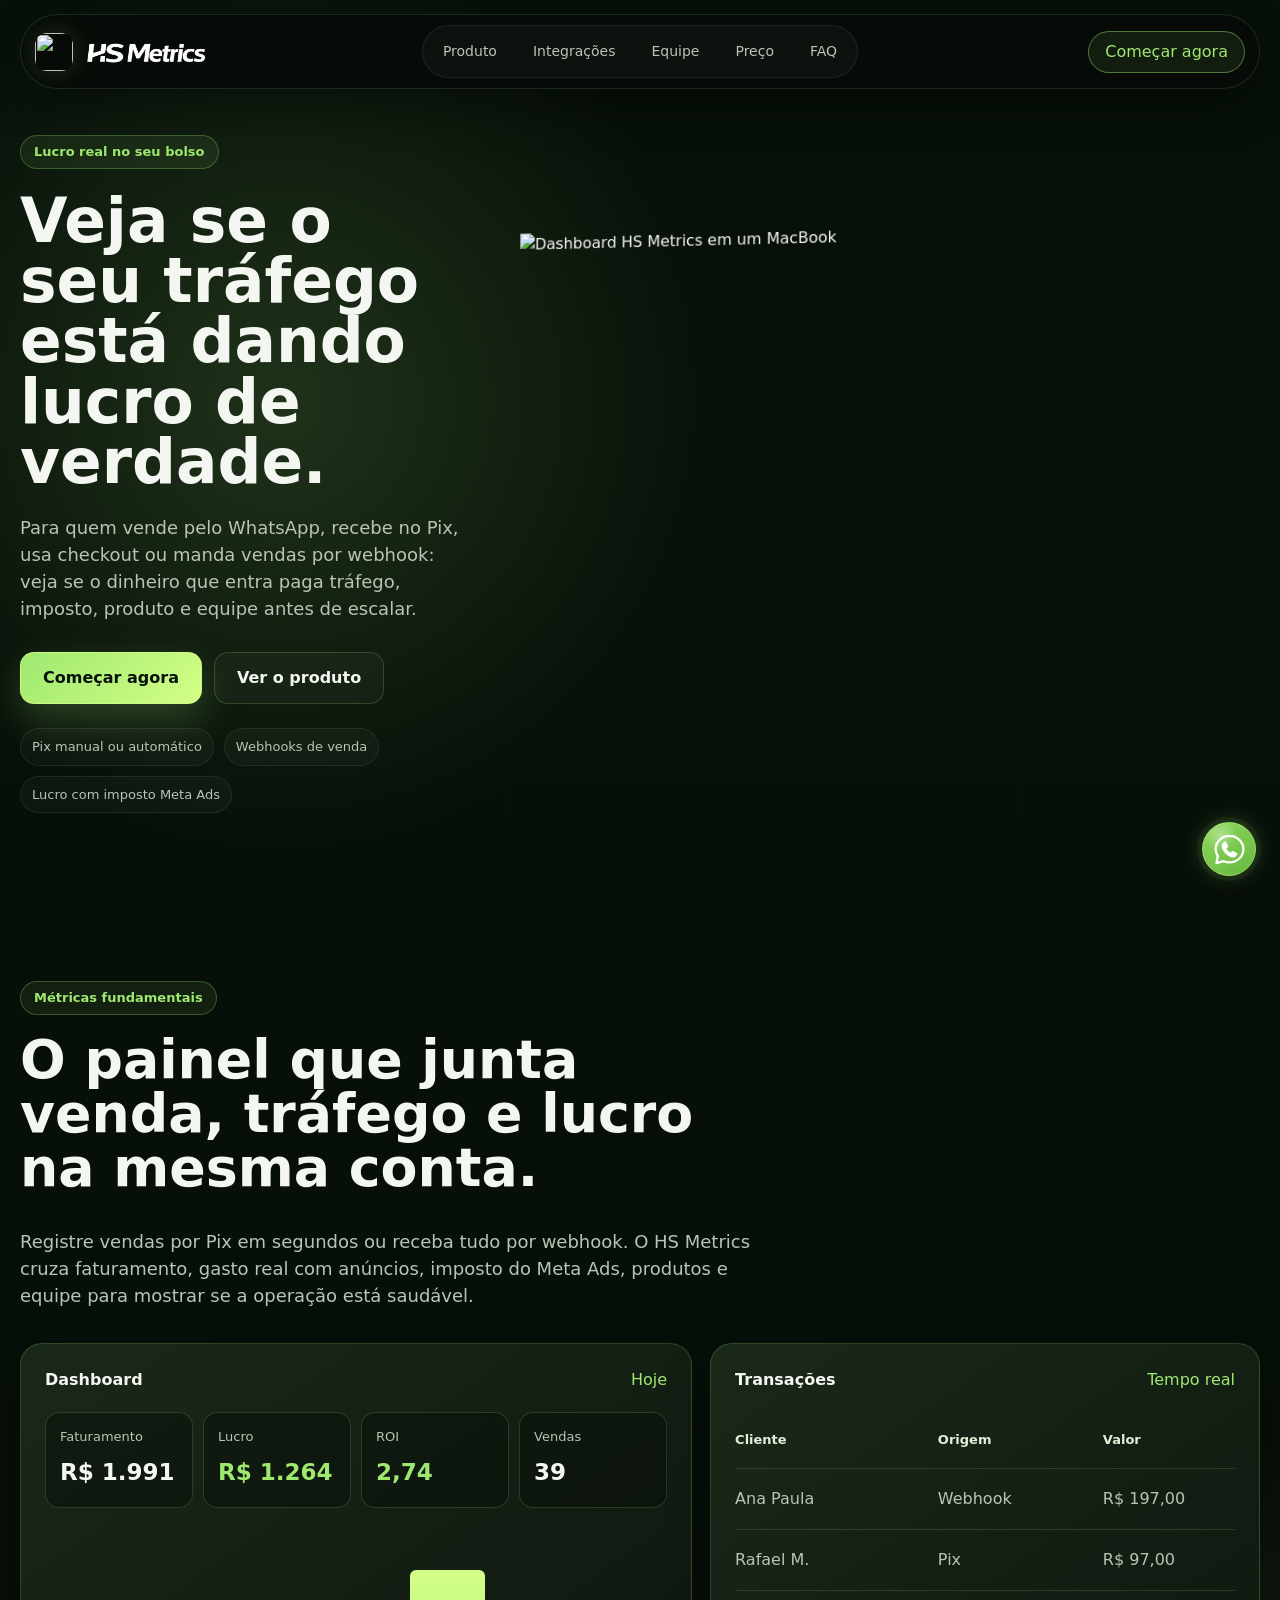
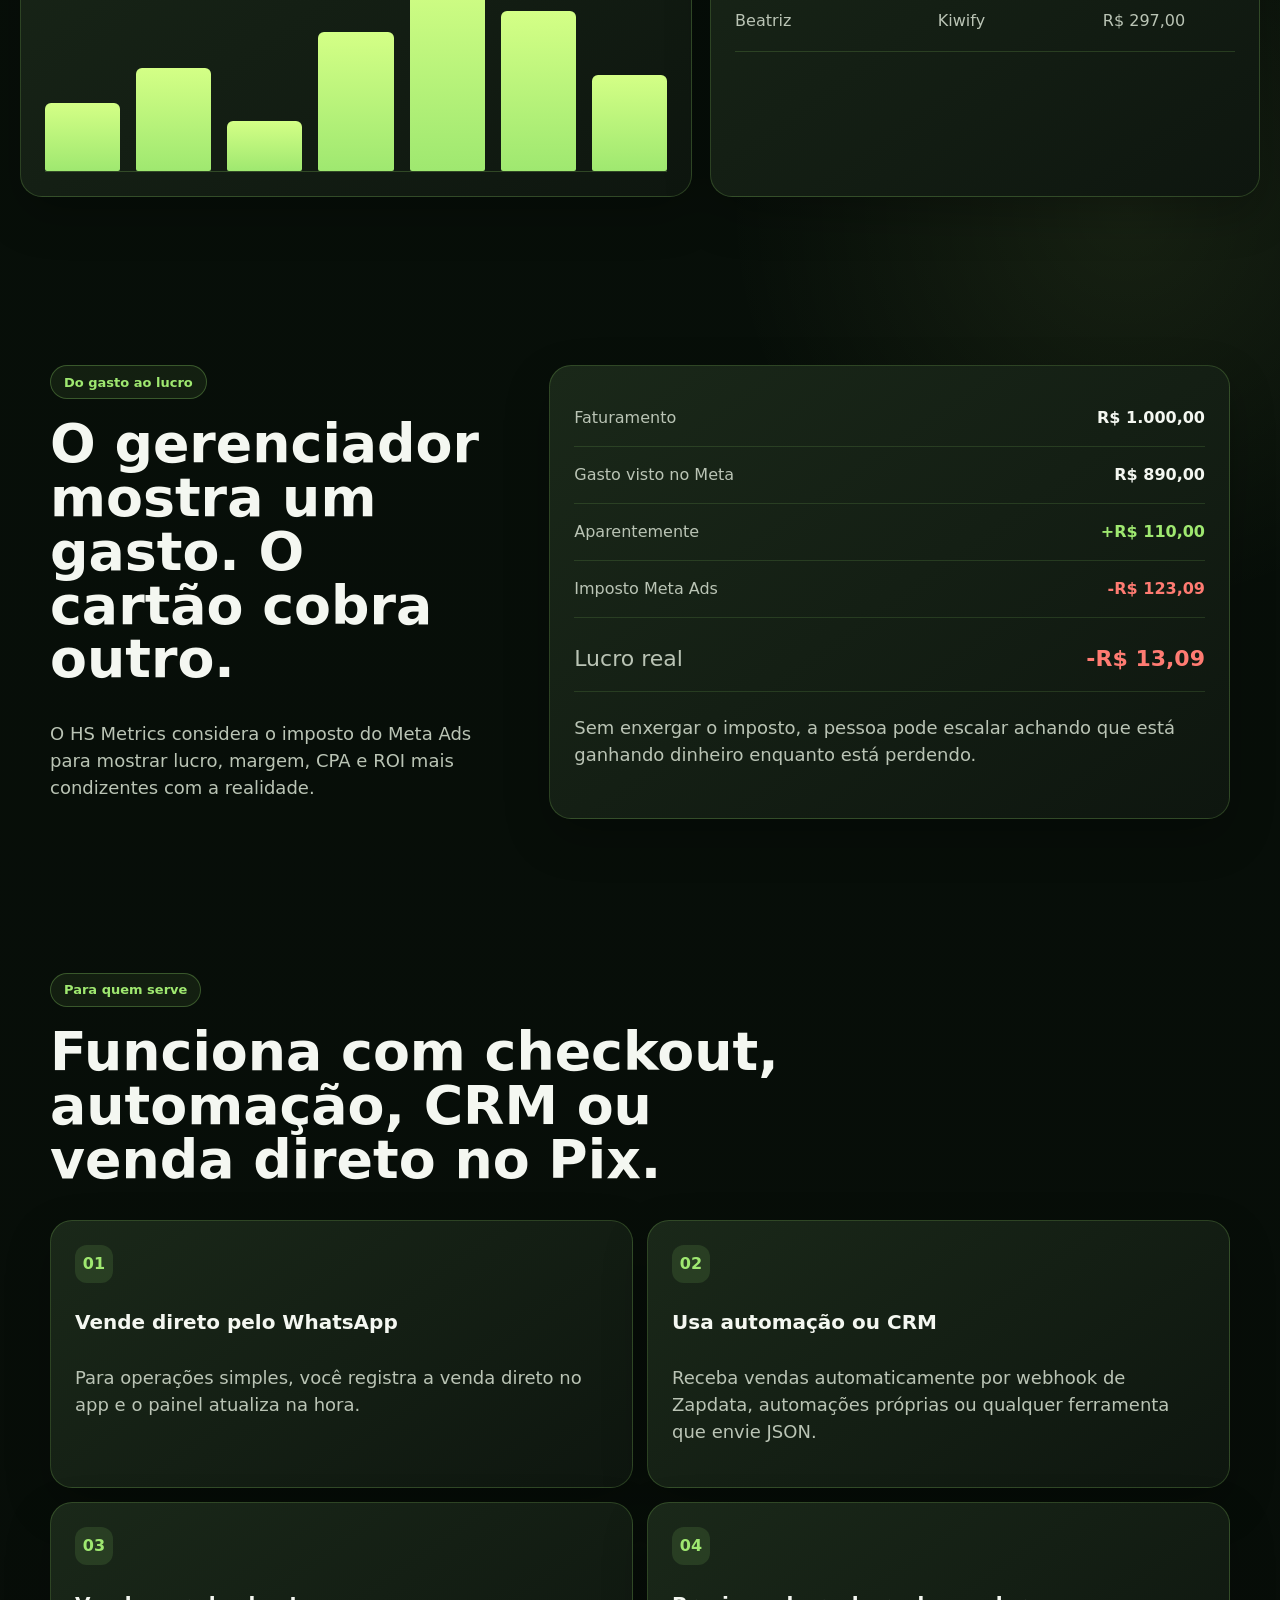
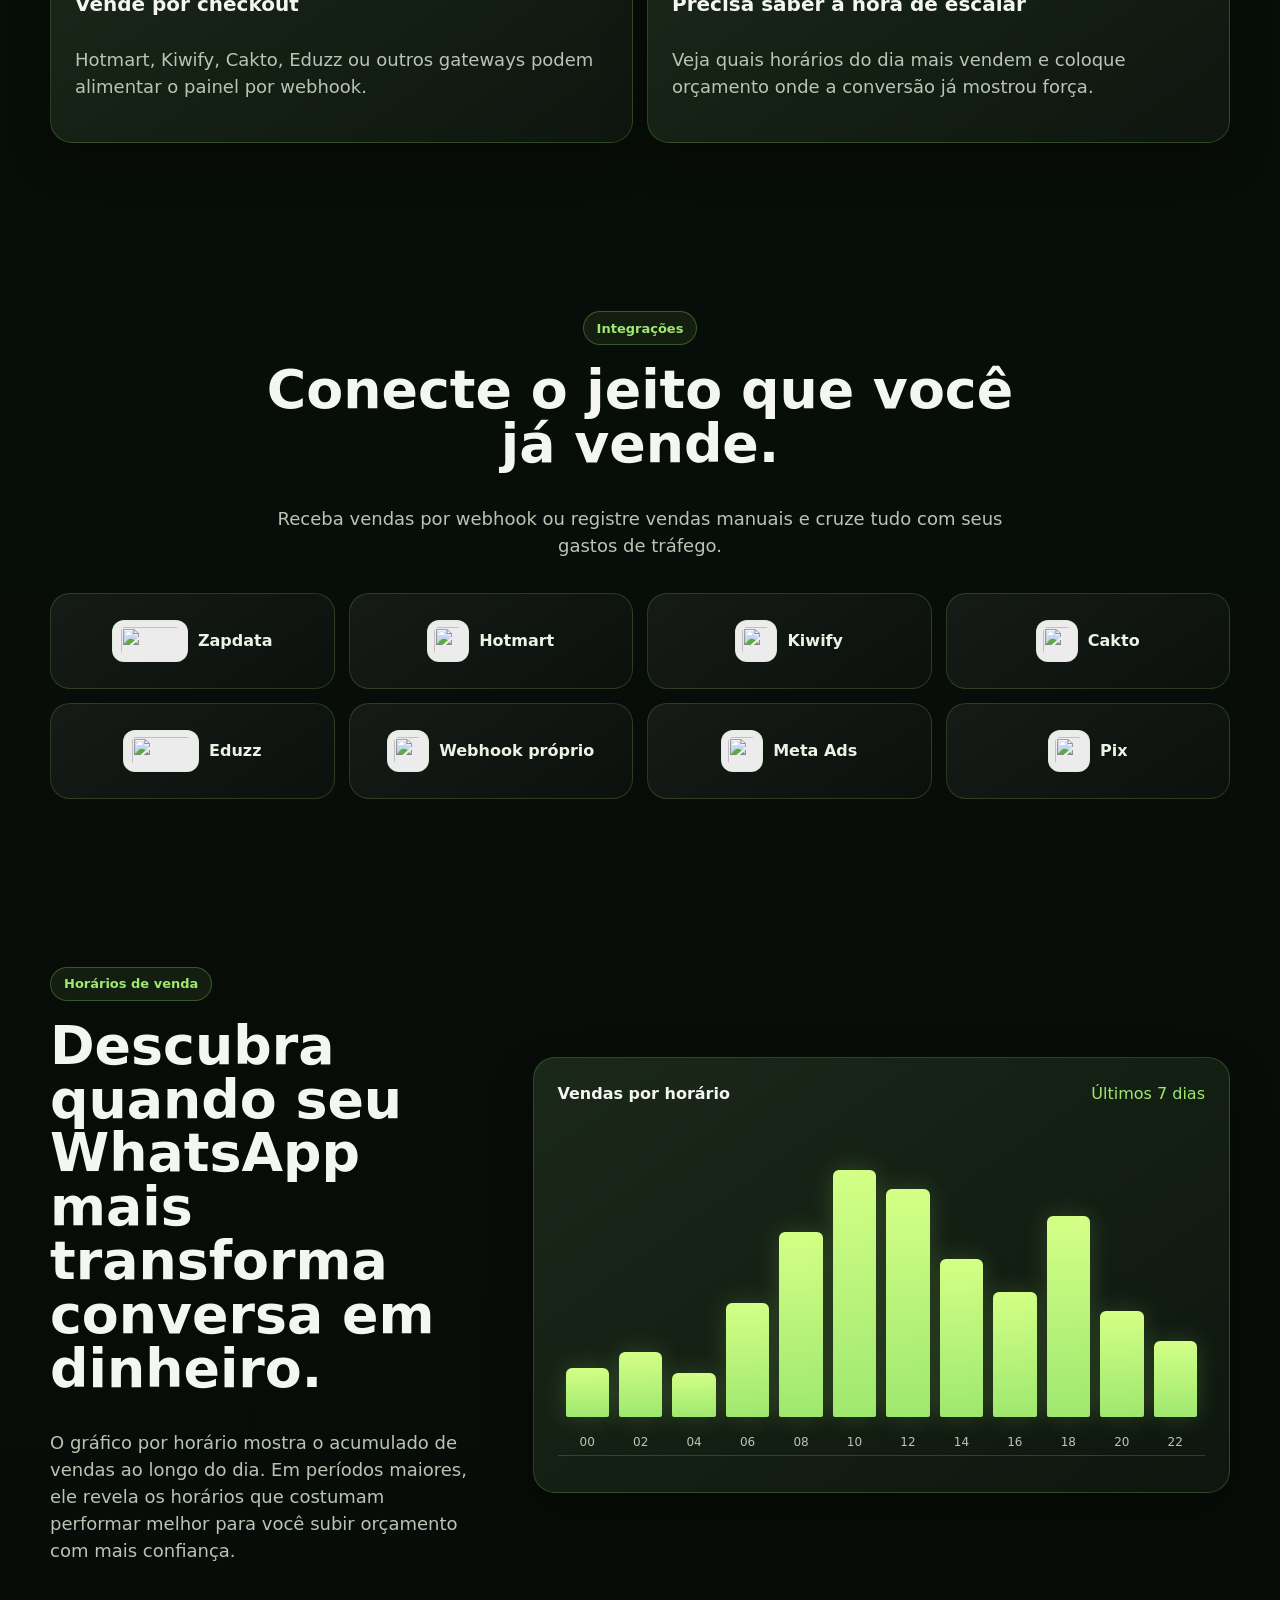
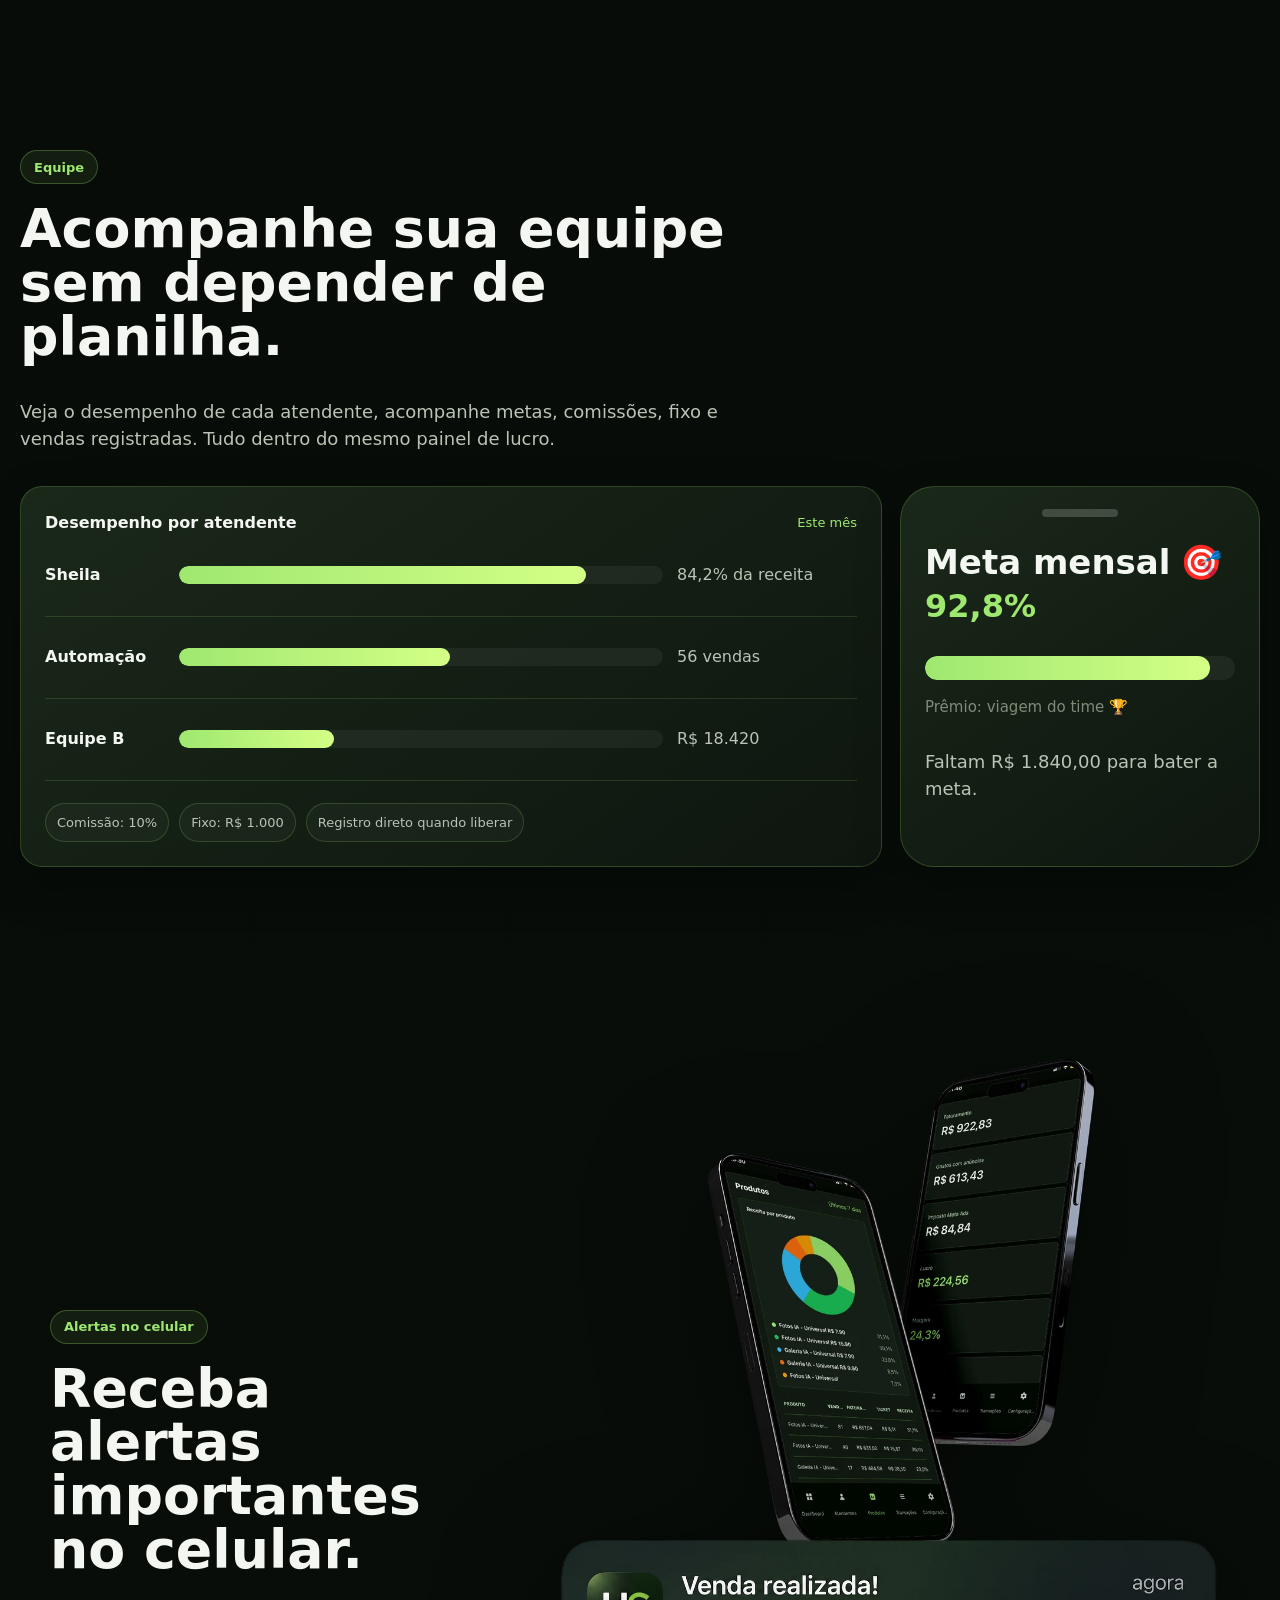
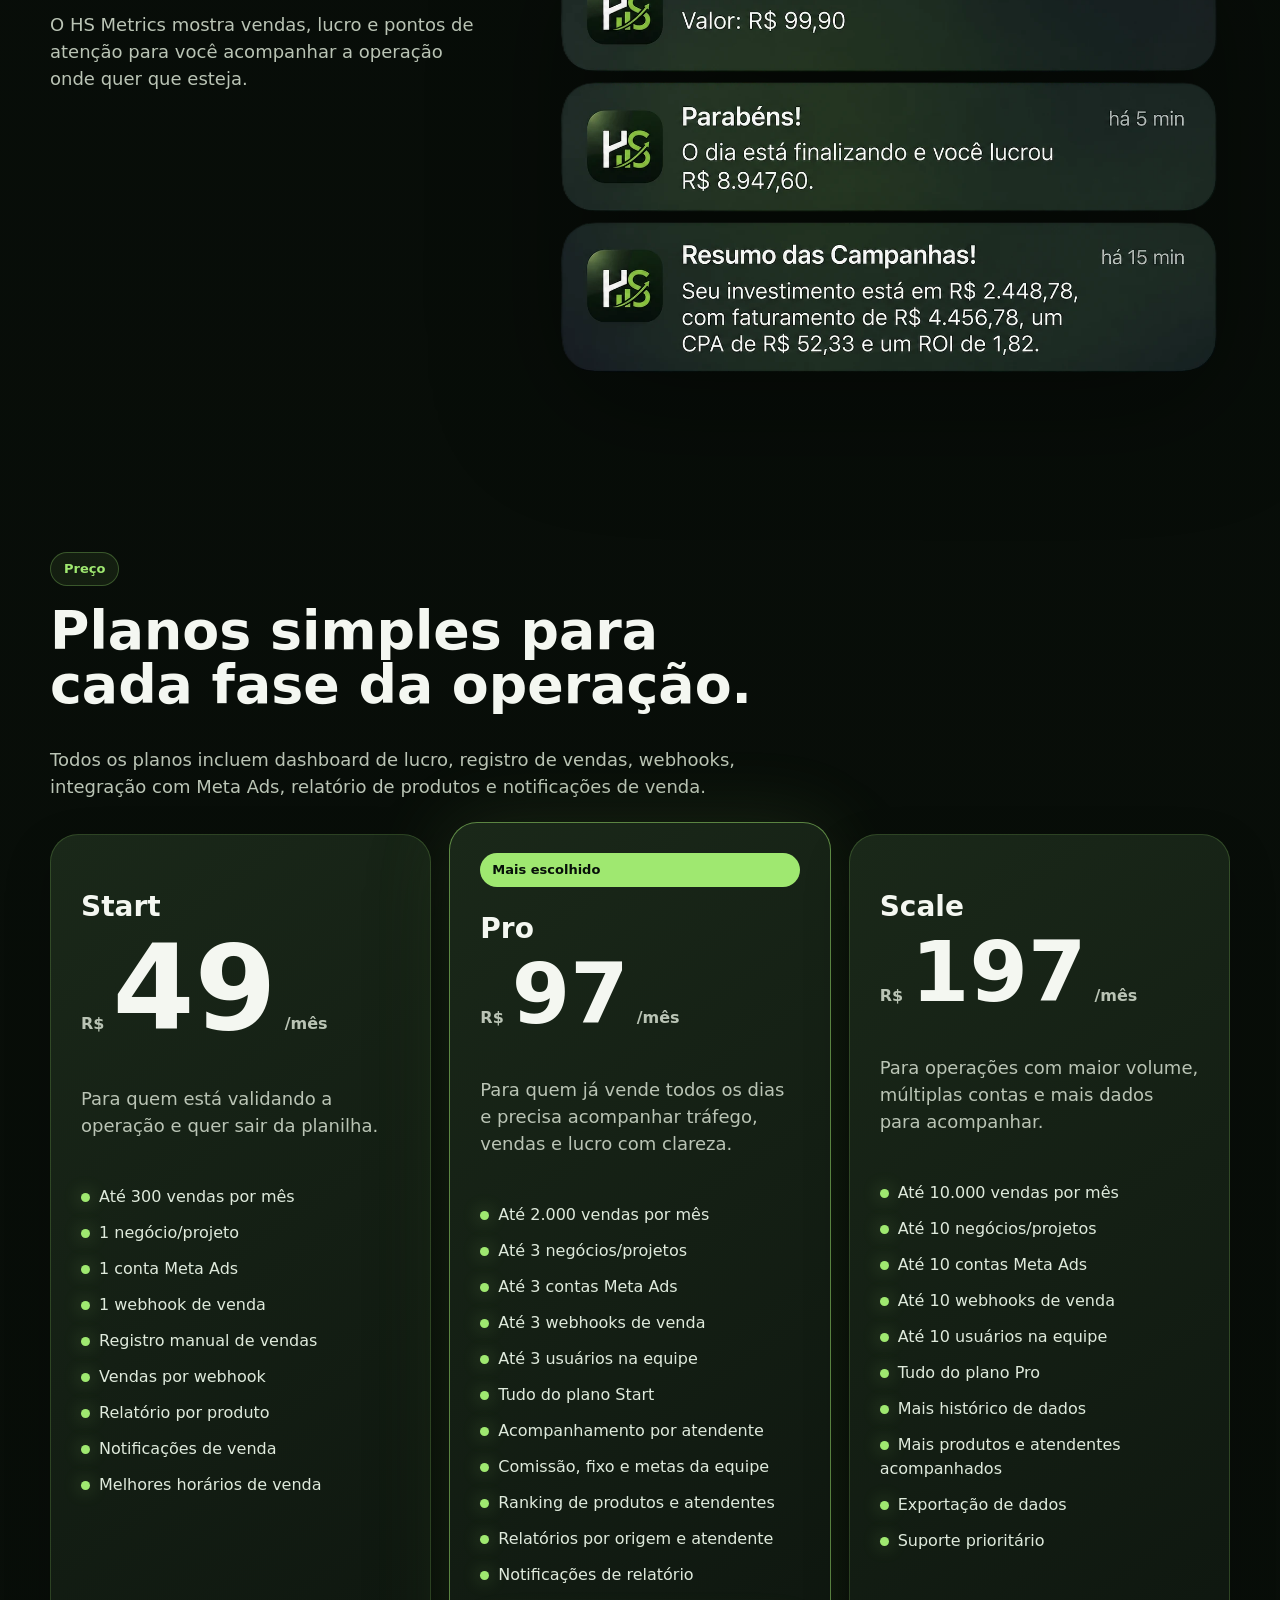
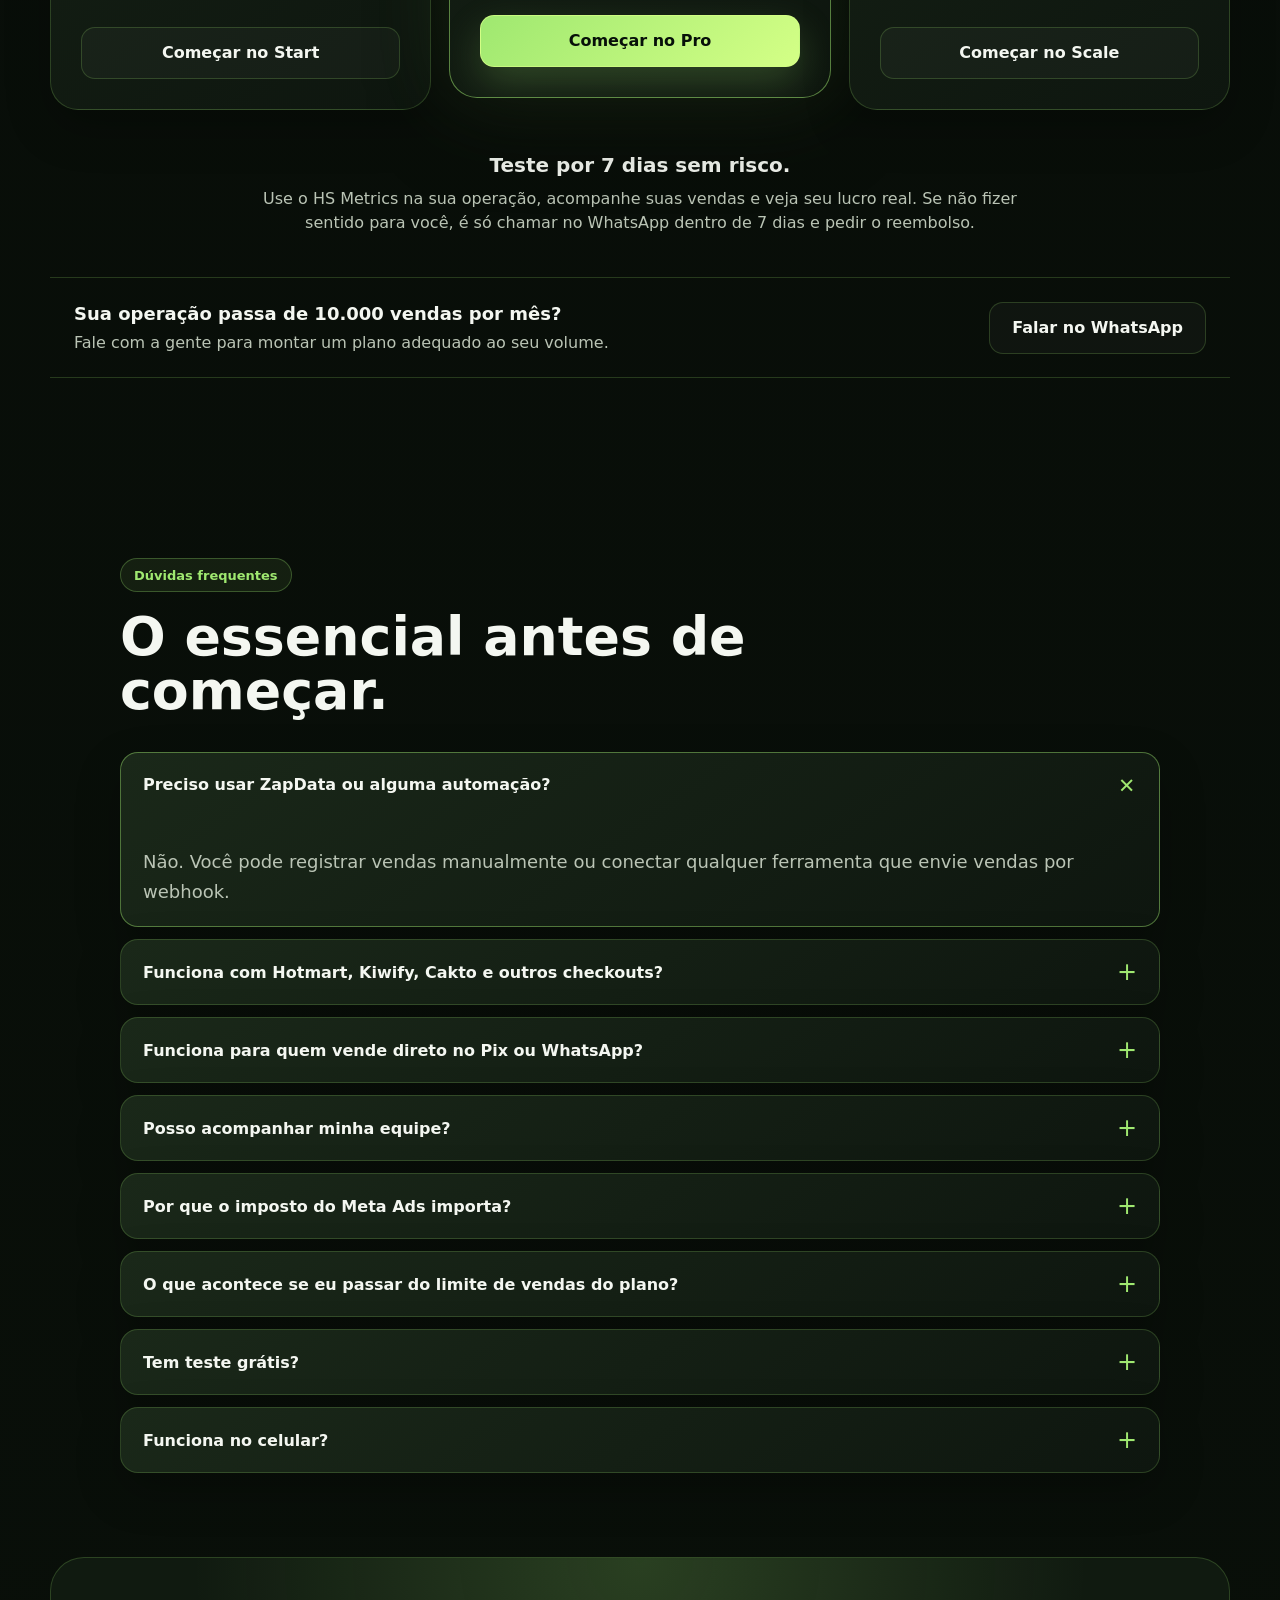
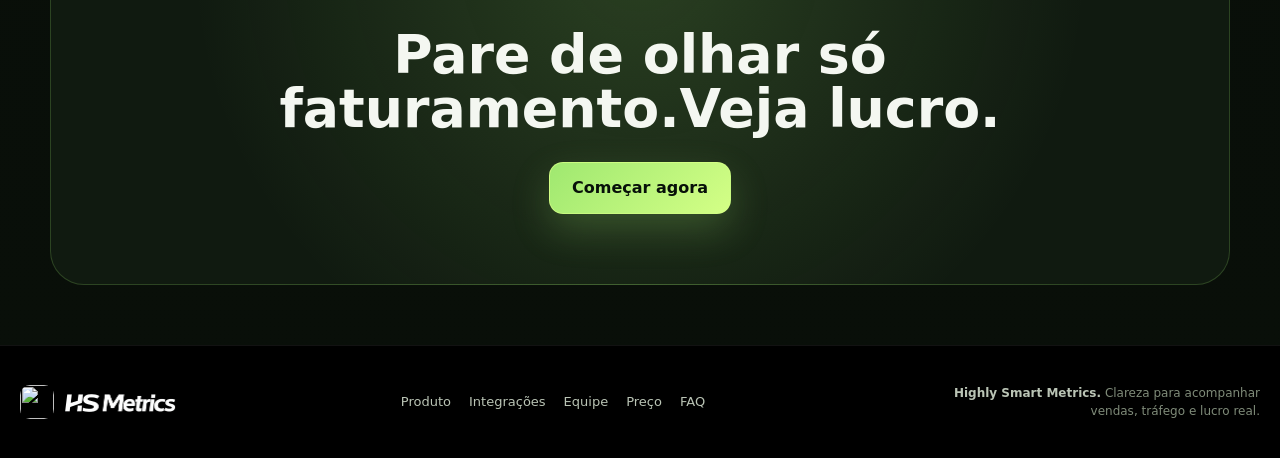
==== index.html @ 8e4bb570 "Sharpen landing copy for WhatsApp and Pix sellers" ====
<!doctype html>
<html lang="pt-BR">
  <head>
    <meta charset="utf-8">
    <meta name="viewport" content="width=device-width, initial-scale=1">
    <meta name="theme-color" content="#071009">
    <title>HS Metrics | Lucro real no seu bolso</title>
    <meta name="description" content="Acompanhe vendas do WhatsApp, Pix, webhooks, gastos, imposto do Meta Ads, produtos e lucro real em um painel simples.">
    <link rel="canonical" href="https://moreirahype.github.io/hsmetrics/">
    <meta property="og:type" content="website">
    <meta property="og:locale" content="pt_BR">
    <meta property="og:site_name" content="HS Metrics">
    <meta property="og:title" content="HS Metrics | Lucro real no seu bolso">
    <meta property="og:description" content="Acompanhe vendas do WhatsApp, Pix, tráfego, produtos, equipe e lucro real em um painel simples.">
    <meta property="og:url" content="https://moreirahype.github.io/hsmetrics/">
    <meta property="og:image" content="https://moreirahype.github.io/hsmetrics/assets/landing-macbook-final.webp">
    <meta name="twitter:card" content="summary_large_image">
    <meta name="twitter:title" content="HS Metrics | Lucro real no seu bolso">
    <meta name="twitter:description" content="Acompanhe vendas do WhatsApp, Pix, tráfego, produtos, equipe e lucro real em um painel simples.">
    <meta name="twitter:image" content="https://moreirahype.github.io/hsmetrics/assets/landing-macbook-final.webp">
    <link rel="icon" href="./assets/icon-192.png" type="image/png">
    <link rel="apple-touch-icon" href="./assets/apple-touch-icon.png">
    <link rel="stylesheet" href="./styles.css">
  </head>
  <body>
    <header class="site-header">
      <a class="brand" href="#top" aria-label="HS Metrics">
        <img class="brand-icon" src="./assets/icon-192.png" alt="">
        <img class="brand-wordmark" src="./assets/hs-metrics-written-logo.webp" alt="HS Metrics">
      </a>
      <nav class="nav-links" aria-label="Navegação">
        <a href="#produto">Produto</a>
        <a href="#integracoes">Integrações</a>
        <a href="#equipe">Equipe</a>
        <a href="#preco">Preço</a>
        <a href="#faq">FAQ</a>
      </nav>
      <a class="header-cta" href="#preco">Começar agora</a>
    </header>

    <main id="top">
      <section class="hero">
        <div class="hero-copy">
          <span class="eyebrow">Lucro real no seu bolso</span>
          <h1>Veja se o seu tráfego está dando lucro de verdade.</h1>
          <p>
            Para quem vende pelo WhatsApp, recebe no Pix, usa checkout ou manda vendas por webhook: veja se o dinheiro que entra paga tráfego, imposto, produto e equipe antes de escalar.
          </p>
          <div class="hero-actions">
            <a class="primary-button" href="#preco">Começar agora</a>
            <a class="ghost-button" href="#prints">Ver o produto</a>
          </div>
          <div class="trust-row" aria-label="Principais benefícios">
            <span>Pix manual ou automático</span>
            <span>Webhooks de venda</span>
            <span>Lucro com imposto Meta Ads</span>
          </div>
        </div>

        <div class="hero-visual" aria-label="Dashboard HS Metrics em um MacBook">
          <picture class="macbook macbook-shot" data-tilt>
            <source srcset="./assets/landing-macbook-final.webp" type="image/webp">
            <img src="./assets/landing-macbook-final.webp" width="2000" height="1333" alt="Dashboard HS Metrics em um MacBook" decoding="async" fetchpriority="high">
          </picture>
        </div>
      </section>

      <section class="section product-shots" id="prints">
        <div class="section-heading">
          <span class="eyebrow">Métricas fundamentais</span>
          <h2>O painel que junta venda, tráfego e lucro na mesma conta.</h2>
          <p>
            Registre vendas por Pix em segundos ou receba tudo por webhook. O HS Metrics cruza faturamento, gasto real com anúncios, imposto do Meta Ads, produtos e equipe para mostrar se a operação está saudável.
          </p>
        </div>
        <div class="shot-grid">
          <article class="shot-card dashboard-shot" data-tilt>
            <div class="shot-header">
              <strong>Dashboard</strong>
              <span>Hoje</span>
            </div>
            <div class="mini-metrics">
              <div><span>Faturamento</span><b>R$ 1.991</b></div>
              <div><span>Lucro</span><b class="green">R$ 1.264</b></div>
              <div><span>ROI</span><b class="green">2,74</b></div>
              <div><span>Vendas</span><b>39</b></div>
            </div>
            <div class="mini-bars" aria-hidden="true">
              <i style="--h: 30%"></i><i style="--h: 45%"></i><i style="--h: 22%"></i><i style="--h: 61%"></i><i style="--h: 88%"></i><i style="--h: 70%"></i><i style="--h: 42%"></i>
            </div>
          </article>
          <article class="shot-card transactions-shot" data-tilt>
            <div class="shot-header">
              <strong>Transações</strong>
              <span>Tempo real</span>
            </div>
            <div class="fake-table">
              <div><b>Cliente</b><b>Origem</b><b>Valor</b></div>
              <div><span>Ana Paula</span><span>Webhook</span><span>R$ 197,00</span></div>
              <div><span>Rafael M.</span><span>Pix</span><span>R$ 97,00</span></div>
              <div><span>Beatriz</span><span>Kiwify</span><span>R$ 297,00</span></div>
            </div>
          </article>
        </div>
      </section>

      <section class="section split" id="produto">
        <div>
          <span class="eyebrow">Do gasto ao lucro</span>
          <h2>O gerenciador mostra um gasto. O cartão cobra outro.</h2>
          <p>
            O HS Metrics considera o imposto do Meta Ads para mostrar lucro, margem, CPA e ROI mais condizentes com a realidade.
          </p>
        </div>
        <div class="scenario-card" data-tilt>
          <div class="scenario-row">
            <span>Faturamento</span>
            <strong>R$ 1.000,00</strong>
          </div>
          <div class="scenario-row">
            <span>Gasto visto no Meta</span>
            <strong>R$ 890,00</strong>
          </div>
          <div class="scenario-row muted">
            <span>Aparentemente</span>
            <strong class="green">+R$ 110,00</strong>
          </div>
          <div class="scenario-row danger">
            <span>Imposto Meta Ads</span>
            <strong>-R$ 123,09</strong>
          </div>
          <div class="scenario-row final">
            <span>Lucro real</span>
            <strong>-R$ 13,09</strong>
          </div>
          <p>Sem enxergar o imposto, a pessoa pode escalar achando que está ganhando dinheiro enquanto está perdendo.</p>
        </div>
      </section>

      <section class="section feature-section">
        <div class="section-heading">
          <span class="eyebrow">Para quem serve</span>
          <h2>Funciona com checkout, automação, CRM ou venda direto no Pix.</h2>
        </div>
        <div class="feature-grid">
          <article class="feature-card" data-tilt>
            <span>01</span>
            <h3>Vende direto pelo WhatsApp</h3>
            <p>Para operações simples, você registra a venda direto no app e o painel atualiza na hora.</p>
          </article>
          <article class="feature-card" data-tilt>
            <span>02</span>
            <h3>Usa automação ou CRM</h3>
            <p>Receba vendas automaticamente por webhook de Zapdata, automações próprias ou qualquer ferramenta que envie JSON.</p>
          </article>
          <article class="feature-card" data-tilt>
            <span>03</span>
            <h3>Vende por checkout</h3>
            <p>Hotmart, Kiwify, Cakto, Eduzz ou outros gateways podem alimentar o painel por webhook.</p>
          </article>
          <article class="feature-card" data-tilt>
            <span>04</span>
            <h3>Precisa saber a hora de escalar</h3>
            <p>Veja quais horários do dia mais vendem e coloque orçamento onde a conversão já mostrou força.</p>
          </article>
        </div>
      </section>

      <section class="section integrations" id="integracoes">
        <div class="section-heading">
          <span class="eyebrow">Integrações</span>
          <h2>Conecte o jeito que você já vende.</h2>
          <p>
            Receba vendas por webhook ou registre vendas manuais e cruze tudo com seus gastos de tráfego.
          </p>
        </div>
        <div class="integration-grid">
          <span><img class="integration-logo logo-wide" src="./assets/logo-zapdata.webp" alt="">Zapdata</span>
          <span><img class="integration-logo" src="./assets/logo-hotmart.webp" alt="">Hotmart</span>
          <span><img class="integration-logo" src="./assets/logo-kiwify.webp" alt="">Kiwify</span>
          <span><img class="integration-logo" src="./assets/logo-cakto.webp" alt="">Cakto</span>
          <span><img class="integration-logo logo-wide" src="./assets/logo-eduzz-new.webp" alt="">Eduzz</span>
          <span><img class="integration-logo" src="./assets/logo-webhook.png" alt="">Webhook próprio</span>
          <span><img class="integration-logo" src="./assets/logo-meta.webp" alt="">Meta Ads</span>
          <span><img class="integration-logo" src="./assets/logo-pix.png" alt="">Pix</span>
        </div>
      </section>

      <section class="section timing-section">
        <div class="timing-copy">
          <span class="eyebrow">Horários de venda</span>
          <h2>Descubra quando seu WhatsApp mais transforma conversa em dinheiro.</h2>
          <p>
            O gráfico por horário mostra o acumulado de vendas ao longo do dia. Em períodos maiores, ele revela os horários que costumam performar melhor para você subir orçamento com mais confiança.
          </p>
        </div>
        <div class="time-heat-card" data-tilt>
          <div class="shot-header">
            <strong>Vendas por horário</strong>
            <span>Últimos 7 dias</span>
          </div>
          <div class="hour-bars" aria-hidden="true">
            <i style="--h: 18%"><em>00</em></i><i style="--h: 24%"><em>02</em></i><i style="--h: 16%"><em>04</em></i><i style="--h: 42%"><em>06</em></i><i style="--h: 68%"><em>08</em></i><i style="--h: 91%"><em>10</em></i><i style="--h: 84%"><em>12</em></i><i style="--h: 58%"><em>14</em></i><i style="--h: 46%"><em>16</em></i><i style="--h: 74%"><em>18</em></i><i style="--h: 39%"><em>20</em></i><i style="--h: 28%"><em>22</em></i>
          </div>
        </div>
      </section>

      <section class="section attendant-section" id="equipe">
        <div class="section-heading">
          <span class="eyebrow">Equipe</span>
          <h2>Acompanhe sua equipe sem depender de planilha.</h2>
          <p>
            Veja o desempenho de cada atendente, acompanhe metas, comissões, fixo e vendas registradas. Tudo dentro do mesmo painel de lucro.
          </p>
        </div>
        <div class="attendant-demo">
          <article class="owner-panel" data-tilt>
            <div class="panel-header">
              <strong>Desempenho por atendente</strong>
              <span>Este mês</span>
            </div>
            <div class="rank-row">
              <b>Sheila</b>
              <div><span style="width: 84%"></span></div>
              <em>84,2% da receita</em>
            </div>
            <div class="rank-row">
              <b>Automação</b>
              <div><span style="width: 56%"></span></div>
              <em>56 vendas</em>
            </div>
            <div class="rank-row">
              <b>Equipe B</b>
              <div><span style="width: 32%"></span></div>
              <em>R$ 18.420</em>
            </div>
            <div class="owner-controls">
              <span>Comissão: 10%</span>
              <span>Fixo: R$ 1.000</span>
              <span>Registro direto quando liberar</span>
            </div>
          </article>
          <article class="phone-preview" data-tilt>
            <div class="phone-top"></div>
            <h3>Meta mensal <span aria-hidden="true">🎯</span></h3>
            <span class="goal-percent">92,8%</span>
            <div class="goal-bar"><span></span></div>
            <small>Prêmio: viagem do time 🏆</small>
            <p>Faltam R$ 1.840,00 para bater a meta.</p>
          </article>
        </div>
      </section>

      <section class="section notification-section">
        <div class="notification-copy">
          <span class="eyebrow">Alertas no celular</span>
          <h2>Receba alertas importantes no celular.</h2>
          <p>
            O HS Metrics mostra vendas, lucro e pontos de atenção para você acompanhar a operação onde quer que esteja.
          </p>
        </div>
        <div class="notification-visuals">
          <picture class="notification-device" data-tilt>
            <source srcset="./assets/landing-iphone-hsmetrics-crop.webp" type="image/webp">
            <img src="./assets/landing-iphone-hsmetrics-crop.webp" width="900" height="958" alt="HS Metrics em dois celulares" loading="lazy" decoding="async">
          </picture>
          <picture class="notification-phone notification-showcase" data-tilt>
            <source srcset="./assets/landing-hsmetrics-notifications.webp" type="image/webp">
            <img src="./assets/landing-hsmetrics-notifications.webp" width="1280" height="857" alt="Notificações do HS Metrics no celular" loading="lazy" decoding="async">
          </picture>
        </div>
      </section>

      <section class="section pricing" id="preco">
        <div class="section-heading">
          <span class="eyebrow">Preço</span>
          <h2>Planos simples para cada fase da operação.</h2>
          <p>Todos os planos incluem dashboard de lucro, registro de vendas, webhooks, integração com Meta Ads, relatório de produtos e notificações de venda.</p>
        </div>
        <div class="pricing-grid">
          <article class="price-card" data-tilt>
            <h3>Start</h3>
            <div class="price">
              <span>R$</span>
              <strong>49</strong>
              <em>/mês</em>
            </div>
            <p>Para quem está validando a operação e quer sair da planilha.</p>
            <ul>
              <li>Até 300 vendas por mês</li>
              <li>1 negócio/projeto</li>
              <li>1 conta Meta Ads</li>
              <li>1 webhook de venda</li>
              <li>Registro manual de vendas</li>
              <li>Vendas por webhook</li>
              <li>Relatório por produto</li>
              <li>Notificações de venda</li>
              <li>Melhores horários de venda</li>
            </ul>
            <a class="ghost-button wide" href="https://wa.me/5561982803823?text=Oi%21%20Quero%20come%C3%A7ar%20no%20plano%20Start%20do%20HS%20Metrics." target="_blank" rel="noopener">Começar no Start</a>
          </article>
          <article class="price-card main-price" data-tilt>
            <span class="plan-badge">Mais escolhido</span>
            <h3>Pro</h3>
            <div class="price compact">
              <span>R$</span>
              <strong>97</strong>
              <em>/mês</em>
            </div>
            <p>Para quem já vende todos os dias e precisa acompanhar tráfego, vendas e lucro com clareza.</p>
            <ul>
              <li>Até 2.000 vendas por mês</li>
              <li>Até 3 negócios/projetos</li>
              <li>Até 3 contas Meta Ads</li>
              <li>Até 3 webhooks de venda</li>
              <li>Até 3 usuários na equipe</li>
              <li>Tudo do plano Start</li>
              <li>Acompanhamento por atendente</li>
              <li>Comissão, fixo e metas da equipe</li>
              <li>Ranking de produtos e atendentes</li>
              <li>Relatórios por origem e atendente</li>
              <li>Notificações de relatório</li>
            </ul>
            <a class="primary-button wide" href="https://wa.me/5561982803823?text=Oi%21%20Quero%20come%C3%A7ar%20no%20plano%20Pro%20do%20HS%20Metrics." target="_blank" rel="noopener">Começar no Pro</a>
          </article>
          <article class="price-card" data-tilt>
            <h3>Scale</h3>
            <div class="price compact">
              <span>R$</span>
              <strong>197</strong>
              <em>/mês</em>
            </div>
            <p>Para operações com maior volume, múltiplas contas e mais dados para acompanhar.</p>
            <ul>
              <li>Até 10.000 vendas por mês</li>
              <li>Até 10 negócios/projetos</li>
              <li>Até 10 contas Meta Ads</li>
              <li>Até 10 webhooks de venda</li>
              <li>Até 10 usuários na equipe</li>
              <li>Tudo do plano Pro</li>
              <li>Mais histórico de dados</li>
              <li>Mais produtos e atendentes acompanhados</li>
              <li>Exportação de dados</li>
              <li>Suporte prioritário</li>
            </ul>
            <a class="ghost-button wide" href="https://wa.me/5561982803823?text=Oi%21%20Quero%20come%C3%A7ar%20no%20plano%20Scale%20do%20HS%20Metrics." target="_blank" rel="noopener">Começar no Scale</a>
          </article>
        </div>
        <div class="guarantee-box">
          <h3>Teste por 7 dias sem risco.</h3>
          <p>Use o HS Metrics na sua operação, acompanhe suas vendas e veja seu lucro real. Se não fizer sentido para você, é só chamar no WhatsApp dentro de 7 dias e pedir o reembolso.</p>
        </div>
        <div class="custom-plan-note">
          <div>
            <strong>Sua operação passa de 10.000 vendas por mês?</strong>
            <span>Fale com a gente para montar um plano adequado ao seu volume.</span>
          </div>
          <a class="ghost-button" href="https://wa.me/5561982803823?text=Oi%21%20Minha%20opera%C3%A7%C3%A3o%20passa%20de%2010.000%20vendas%20por%20m%C3%AAs%20e%20quero%20conhecer%20um%20plano%20personalizado." target="_blank" rel="noopener">Falar no WhatsApp</a>
        </div>
      </section>

      <section class="section faq" id="faq">
        <div class="section-heading">
          <span class="eyebrow">Dúvidas frequentes</span>
          <h2>O essencial antes de começar.</h2>
        </div>
        <div class="faq-grid">
          <details open>
            <summary>Preciso usar ZapData ou alguma automação?</summary>
            <p>Não. Você pode registrar vendas manualmente ou conectar qualquer ferramenta que envie vendas por webhook.</p>
          </details>
          <details>
            <summary>Funciona com Hotmart, Kiwify, Cakto e outros checkouts?</summary>
            <p>Sim. A ideia é receber as vendas por webhook e transformar esses dados em métricas de lucro, produto, origem e horário.</p>
          </details>
          <details>
            <summary>Funciona para quem vende direto no Pix ou WhatsApp?</summary>
            <p>Sim. Você pode registrar a venda no app ou enviar a venda por webhook da sua automação.</p>
          </details>
          <details>
            <summary>Posso acompanhar minha equipe?</summary>
            <p>Sim. Nos planos Pro e Scale você pode acompanhar atendentes, metas, comissões, fixo e desempenho por pessoa.</p>
          </details>
          <details>
            <summary>Por que o imposto do Meta Ads importa?</summary>
            <p>Porque o gasto que aparece no gerenciador pode ser menor que o valor cobrado no cartão. O HS Metrics considera esse imposto para mostrar um lucro mais condizente com a realidade.</p>
          </details>
          <details>
            <summary>O que acontece se eu passar do limite de vendas do plano?</summary>
            <p>Se sua operação crescer, você pode mudar para o próximo plano. Para volumes acima de 10.000 vendas por mês, fale com a gente para um plano personalizado.</p>
          </details>
          <details>
            <summary>Tem teste grátis?</summary>
            <p>Não usamos teste grátis sem pagamento. Você começa normalmente e tem 7 dias de garantia. Se a plataforma não fizer sentido para sua operação, pode pedir reembolso pelo WhatsApp dentro desse prazo.</p>
          </details>
          <details>
            <summary>Funciona no celular?</summary>
            <p>Sim. O HS Metrics será um PWA, então você poderá adicionar à tela inicial e usar como app.</p>
          </details>
        </div>
      </section>

      <section class="final-cta">
        <h2><span>Pare de olhar só faturamento.</span><span>Veja lucro.</span></h2>
        <a class="primary-button" href="#preco">Começar agora</a>
      </section>
    </main>

    <footer class="site-footer">
      <div class="footer-inner">
        <a class="footer-brand" href="#top" aria-label="HS Metrics">
          <img src="./assets/icon-192.png" alt="">
          <img class="brand-wordmark" src="./assets/hs-metrics-written-logo.webp" alt="HS Metrics">
        </a>
        <nav aria-label="Links do rodapé">
          <a href="#produto">Produto</a>
          <a href="#integracoes">Integrações</a>
          <a href="#equipe">Equipe</a>
          <a href="#preco">Preço</a>
          <a href="#faq">FAQ</a>
        </nav>
        <p><strong>Highly Smart Metrics.</strong> Clareza para acompanhar vendas, tráfego e lucro real.</p>
      </div>
    </footer>

    <a class="whatsapp-float" href="https://wa.me/5561982803823?text=Oi%2C%20Lucas%21%20Quero%20tirar%20uma%20d%C3%BAvida%20sobre%20o%20HS%20Metrics." target="_blank" rel="noopener" aria-label="Tirar dúvidas no WhatsApp">
      <svg viewBox="0 0 64 64" aria-hidden="true" focusable="false">
        <path class="wa-bubble" d="M32 8.5c-13.2 0-24 10.2-24 22.8 0 4.4 1.4 8.5 3.8 12L9.4 55.5l12.8-3.2c3 1.3 6.3 2 9.8 2 13.2 0 24-10.2 24-22.8S45.2 8.5 32 8.5Z"></path>
        <path class="wa-phone" d="M22.1 19.3c-1.8.9-3.8 3.7-3.4 7.5.7 7.7 8.3 16.1 16.2 18.5 3.7 1.1 6.7.2 8.2-1.8l2.5-3.2c.5-.7.3-1.7-.5-2.1l-7.2-3.6c-.6-.3-1.4-.2-1.8.4l-1.8 2.1c-.3.3-.8.4-1.2.2-2.5-1.4-5.2-4.1-6.4-6.5-.2-.4-.1-.9.3-1.2l2.1-1.7c.5-.5.7-1.2.4-1.8l-3.4-7.1c-.4-.8-1.4-1.1-2.2-.7l-1.8 1Z"></path>
      </svg>
    </a>

    <script src="./script.js"></script>
  </body>
</html>
---- styles.css ----
:root {
  color-scheme: dark;
  --bg: #070c08;
  --bg-soft: #0e160f;
  --panel: #142014;
  --panel-strong: #182618;
  --line: rgba(159, 232, 112, 0.2);
  --line-strong: rgba(159, 232, 112, 0.44);
  --text: #f4f7f1;
  --muted: #bac4b5;
  --soft: #7f8b79;
  --accent: #9fe870;
  --accent-2: #d4ff86;
  --danger: #ff7b72;
  --shadow: 0 28px 80px rgba(0, 0, 0, 0.42);
  --radius: 22px;
  --font: Inter, ui-sans-serif, system-ui, -apple-system, BlinkMacSystemFont, "Segoe UI", sans-serif;
  font-family: var(--font);
}

* {
  box-sizing: border-box;
}

html {
  min-width: 320px;
  scroll-behavior: smooth;
  scroll-padding-top: 116px;
  background: var(--bg);
}

[id] {
  scroll-margin-top: 116px;
}

body {
  margin: 0;
  overflow-x: hidden;
  background:
    radial-gradient(circle at 22% 4%, rgba(159, 232, 112, 0.16), transparent 28rem),
    radial-gradient(circle at 88% 18%, rgba(212, 255, 134, 0.08), transparent 25rem),
    linear-gradient(180deg, #071009 0%, #070c08 48%, #090f09 100%);
  color: var(--text);
  font-family: var(--font);
  line-height: 1.5;
}

a {
  color: inherit;
  text-decoration: none;
}

img,
svg {
  display: block;
  max-width: 100%;
}

.site-header {
  position: sticky;
  top: 14px;
  z-index: 20;
  display: grid;
  grid-template-columns: 1fr auto 1fr;
  align-items: center;
  gap: 24px;
  width: min(1240px, calc(100% - 40px));
  margin: 0 auto;
  padding: 10px 14px;
  border: 1px solid rgba(159, 232, 112, 0.14);
  border-radius: 999px;
  background: rgba(7, 12, 8, 0.96);
  box-shadow: 0 18px 46px rgba(0, 0, 0, 0.32);
}

.brand {
  display: inline-flex;
  align-items: center;
  gap: 12px;
  width: max-content;
  font-weight: 800;
  font-size: 19px;
}

.brand-icon {
  width: 38px;
  height: 38px;
  border-radius: 12px;
  box-shadow: 0 0 26px rgba(159, 232, 112, 0.18);
}

.brand-wordmark {
  width: 122px;
  height: auto;
  max-height: 36px;
  object-fit: contain;
}

.nav-links {
  display: flex;
  align-items: center;
  gap: 8px;
  padding: 6px;
  border: 1px solid rgba(255, 255, 255, 0.07);
  border-radius: 999px;
  background: rgba(255, 255, 255, 0.03);
}

.nav-links a {
  padding: 9px 14px;
  color: var(--muted);
  font-size: 14px;
  border-radius: 999px;
}

.nav-links a:hover {
  background: rgba(159, 232, 112, 0.08);
  color: var(--text);
}

.header-cta {
  justify-self: end;
  min-height: 38px;
  padding: 8px 16px;
  border: 1px solid var(--line-strong);
  border-radius: 999px;
  color: var(--accent);
  background: rgba(159, 232, 112, 0.08);
}

.hero {
  display: grid;
  grid-template-columns: minmax(420px, 0.86fr) minmax(560px, 1.14fr);
  align-items: center;
  gap: clamp(28px, 4vw, 72px);
  width: min(1320px, calc(100% - 40px));
  min-height: calc(100vh - 78px);
  margin: 0 auto;
  padding: 52px 0 76px;
}

.hero-copy {
  max-width: 650px;
  min-width: 0;
}

.eyebrow {
  display: inline-flex;
  align-items: center;
  width: max-content;
  max-width: 100%;
  min-height: 34px;
  padding: 0 13px;
  border: 1px solid rgba(159, 232, 112, 0.28);
  border-radius: 999px;
  background: rgba(159, 232, 112, 0.08);
  color: var(--accent);
  font-size: 13px;
  font-weight: 700;
}

.section .eyebrow {
  margin-bottom: 18px;
}

h1,
h2,
h3,
p {
  margin-top: 0;
}

h1 {
  margin: 22px 0 22px;
  font-size: clamp(44px, 5.4vw, 78px);
  line-height: 0.98;
  letter-spacing: 0;
}

h2 {
  margin-bottom: 16px;
  font-size: clamp(32px, 4.2vw, 60px);
  line-height: 1;
  letter-spacing: 0;
}

h3 {
  font-size: 20px;
  line-height: 1.15;
}

.hero-copy p {
  margin-top: 18px;
  color: var(--muted);
  font-size: 18px;
}

.section p,
.final-cta p {
  margin-top: 30px;
  color: var(--muted);
  font-size: 18px;
}

.section h2 + p,
.section-heading p,
.final-cta h2 + p {
  margin-top: 0;
  padding-top: 18px;
}

.hero-actions {
  display: flex;
  flex-wrap: wrap;
  gap: 12px;
  margin-top: 30px;
}

.primary-button,
.ghost-button {
  display: inline-flex;
  align-items: center;
  justify-content: center;
  min-height: 52px;
  padding: 0 22px;
  border-radius: 14px;
  font-weight: 800;
  transition: transform 180ms ease, box-shadow 180ms ease, border-color 180ms ease;
}

.primary-button {
  border: 1px solid rgba(212, 255, 134, 0.72);
  background: linear-gradient(135deg, var(--accent), var(--accent-2));
  color: #071009;
  box-shadow: 0 16px 38px rgba(159, 232, 112, 0.22);
}

.ghost-button {
  border: 1px solid var(--line);
  background: rgba(255, 255, 255, 0.03);
  color: var(--text);
}

.primary-button:hover,
.ghost-button:hover {
  transform: translateY(-2px);
}

.trust-row {
  display: flex;
  flex-wrap: wrap;
  gap: 10px;
  margin-top: 24px;
}

.trust-row span {
  padding: 8px 11px;
  border: 1px solid rgba(255, 255, 255, 0.08);
  border-radius: 999px;
  color: var(--muted);
  background: rgba(255, 255, 255, 0.03);
  font-size: 13px;
}

.hero-visual {
  min-width: 0;
  perspective: 1600px;
}

.macbook {
  position: relative;
  isolation: isolate;
  padding: 0;
  aspect-ratio: 1066 / 684;
  transform-style: preserve-3d;
  transform: rotateX(4deg) rotateY(-8deg);
  transition: transform 220ms ease;
}

.macbook-shot {
  display: block;
  aspect-ratio: auto;
  transform: rotateX(3deg) rotateY(-7deg);
}

.macbook-shot img {
  width: 100%;
  height: auto;
  filter: drop-shadow(0 34px 72px rgba(0, 0, 0, 0.46));
}

.macbook-frame {
  position: relative;
  z-index: 3;
  width: 100%;
  height: auto;
  pointer-events: none;
  filter: drop-shadow(0 28px 58px rgba(0, 0, 0, 0.58));
}

.macbook-screen {
  position: absolute;
  top: 8.9%;
  left: 13.6%;
  z-index: 1;
  overflow: hidden;
  width: 75.5%;
  height: 76%;
  border-radius: 10px 10px 2px 2px;
  background: #0c130d;
}

.screen {
  overflow: hidden;
  height: 100%;
  min-height: 0;
  padding: 18px;
  border: 0;
  border-radius: 0;
  background:
    radial-gradient(circle at 42% 0%, rgba(159, 232, 112, 0.12), transparent 24rem),
    #0c130d;
}

.dashboard-top,
.chart-title,
.panel-header {
  display: flex;
  align-items: center;
  justify-content: space-between;
  gap: 16px;
}

.dash-label,
.chart-title span,
.panel-header span {
  color: var(--accent);
  font-size: 13px;
}

.dashboard-top strong {
  display: block;
  margin-top: 4px;
  font-size: clamp(32px, 4vw, 58px);
  line-height: 1;
}

.macbook .dashboard-top strong {
  font-size: clamp(24px, 3vw, 42px);
}

.status-pill {
  flex: 0 0 auto;
  padding: 10px 13px;
  border: 1px solid var(--line-strong);
  border-radius: 999px;
  color: var(--muted);
  background: rgba(159, 232, 112, 0.08);
  font-size: 13px;
}

.metric-strip {
  display: grid;
  grid-template-columns: repeat(4, minmax(0, 1fr));
  gap: 12px;
  margin: 22px 0;
}

.macbook .metric-strip {
  gap: 9px;
  margin: 16px 0;
}

.metric-strip article,
.chart-card,
.feature-card,
.owner-panel,
.phone-preview,
.price-card,
.shot-card,
.scenario-card,
.time-heat-card,
details {
  position: relative;
  overflow: hidden;
  border: 1px solid var(--line);
  background: linear-gradient(145deg, #1a2819, #0e160f);
  box-shadow: 0 18px 46px rgba(0, 0, 0, 0.24);
}

.feature-card[data-tilt],
.price-card[data-tilt],
.shot-card[data-tilt],
.scenario-card[data-tilt],
.time-heat-card[data-tilt],
.phone-preview[data-tilt],
.owner-panel[data-tilt] {
  transition: transform 180ms ease, border-color 180ms ease, box-shadow 180ms ease;
}

.feature-card[data-tilt]:hover,
.price-card[data-tilt]:hover,
.shot-card[data-tilt]:hover,
.scenario-card[data-tilt]:hover,
.time-heat-card[data-tilt]:hover,
.phone-preview[data-tilt]:hover,
.owner-panel[data-tilt]:hover {
  border-color: rgba(159, 232, 112, 0.5);
  box-shadow: 0 24px 58px rgba(0, 0, 0, 0.3), 0 0 34px rgba(159, 232, 112, 0.1);
}

.metric-strip article {
  min-height: 94px;
  padding: 16px;
  border-radius: 14px;
}

.macbook .metric-strip article {
  min-height: 76px;
  padding: 12px;
  border-radius: 10px;
}

.metric-strip span {
  color: #d9ead1;
  font-size: 13px;
}

.metric-strip strong {
  display: block;
  margin-top: 8px;
  font-size: 22px;
}

.macbook .metric-strip strong {
  font-size: 18px;
}

.positive strong {
  color: var(--accent);
}

.charts-grid {
  display: grid;
  grid-template-columns: 0.76fr 1.24fr;
  gap: 14px;
}

.chart-card {
  min-height: 270px;
  padding: 18px;
  border-radius: 16px;
}

.macbook .chart-card {
  min-height: 208px;
  padding: 14px;
  border-radius: 12px;
}

.bar-chart {
  display: grid;
  grid-template-columns: repeat(12, 1fr);
  align-items: end;
  gap: 7px;
  height: 188px;
  margin-top: 24px;
  padding-top: 20px;
  border-bottom: 1px solid rgba(159, 232, 112, 0.2);
}

.macbook .bar-chart {
  height: 138px;
  gap: 6px;
  margin-top: 18px;
}

.bar-chart i {
  display: block;
  height: var(--h);
  min-height: 16px;
  border-radius: 8px 8px 3px 3px;
  background: linear-gradient(180deg, var(--accent-2), var(--accent));
  box-shadow: 0 0 24px rgba(159, 232, 112, 0.28);
}

.line-chart {
  width: 100%;
  height: 210px;
  margin-top: 20px;
}

.macbook .line-chart {
  height: 150px;
  margin-top: 16px;
}

.line-chart .area {
  fill: url(#area);
}

.line-chart .line {
  fill: none;
  stroke: var(--accent);
  stroke-width: 6;
  stroke-linecap: round;
  stroke-linejoin: round;
  filter: drop-shadow(0 0 10px rgba(159, 232, 112, 0.35));
}

.line-chart circle {
  fill: #0c130d;
  stroke: var(--accent);
  stroke-width: 5;
}

.section {
  width: min(1180px, calc(100% - 40px));
  margin: 0 auto;
  padding: 84px 0;
}

.product-shots {
  width: min(1260px, calc(100% - 40px));
}

.shot-grid {
  display: grid;
  grid-template-columns: 1.1fr 0.9fr;
  gap: 18px;
}

.shot-card,
.scenario-card,
.time-heat-card {
  border-radius: var(--radius);
  padding: 24px;
}

.dashboard-shot {
  min-height: 440px;
}

.transactions-shot {
  min-height: 440px;
}

.shot-header {
  display: flex;
  justify-content: space-between;
  align-items: center;
  gap: 14px;
  margin-bottom: 20px;
}

.shot-header span {
  color: var(--accent);
}

.mini-metrics {
  display: grid;
  grid-template-columns: repeat(4, minmax(0, 1fr));
  gap: 10px;
}

.mini-metrics div {
  min-height: 96px;
  padding: 14px;
  border: 1px solid rgba(159, 232, 112, 0.18);
  border-radius: 14px;
  background: rgba(7, 12, 8, 0.42);
}

.mini-metrics span,
.fake-table b,
.fake-table span {
  display: block;
  min-width: 0;
}

.mini-metrics span {
  margin-bottom: 8px;
  color: var(--muted);
  font-size: 13px;
}

.mini-metrics b {
  display: block;
  font-size: clamp(17px, 1.8vw, 24px);
  white-space: nowrap;
}

.green {
  color: var(--accent);
}

.mini-bars {
  display: grid;
  grid-template-columns: repeat(7, 1fr);
  align-items: end;
  gap: 16px;
  height: 230px;
  margin-top: 34px;
  border-bottom: 1px solid rgba(159, 232, 112, 0.22);
}

.mini-bars i {
  height: var(--h);
  border-radius: 6px 6px 2px 2px;
  background: linear-gradient(180deg, var(--accent-2), var(--accent));
}

.fake-table {
  display: grid;
}

.fake-table div {
  display: grid;
  grid-template-columns: 1fr 0.8fr 0.7fr;
  gap: 14px;
  padding: 18px 0;
  border-bottom: 1px solid rgba(159, 232, 112, 0.16);
}

.fake-table b {
  color: #dff0d8;
  font-size: 13px;
}

.fake-table span {
  color: var(--muted);
}

.scenario-card {
  align-self: stretch;
}

.scenario-row {
  display: flex;
  justify-content: space-between;
  gap: 18px;
  padding: 16px 0;
  border-bottom: 1px solid rgba(159, 232, 112, 0.14);
}

.scenario-row span {
  color: var(--muted);
}

.scenario-row.danger strong,
.scenario-row.final strong {
  color: var(--danger);
}

.scenario-row.final {
  margin-top: 8px;
  font-size: 22px;
}

.scenario-card p {
  margin: 22px 0 0;
  color: var(--muted);
}

.split {
  display: grid;
  grid-template-columns: 0.78fr 1.22fr;
  gap: clamp(28px, 5vw, 80px);
  align-items: start;
}

.feature-grid {
  display: grid;
  grid-template-columns: repeat(2, minmax(0, 1fr));
  gap: 14px;
}

.feature-card {
  min-height: 220px;
  padding: 24px;
  border-radius: var(--radius);
}

.feature-section {
  padding-top: 70px;
}

.feature-card span {
  display: inline-flex;
  align-items: center;
  justify-content: center;
  width: 38px;
  height: 38px;
  margin-bottom: 28px;
  border-radius: 12px;
  background: rgba(159, 232, 112, 0.12);
  color: var(--accent);
  font-weight: 800;
  transition: transform 180ms ease, box-shadow 180ms ease;
}

.feature-card[data-tilt]:hover > span {
  transform: rotate(-8deg) scale(1.08);
  box-shadow: 0 0 28px rgba(159, 232, 112, 0.2);
}

.feature-card p,
.price-card p,
.phone-preview p,
.scenario-card p {
  color: var(--muted);
}

.integrations {
  text-align: center;
}

.integrations .section-heading {
  margin-inline: auto;
}

.integration-grid {
  display: grid;
  grid-template-columns: repeat(4, minmax(0, 1fr));
  gap: 14px;
}

.integration-grid span {
  display: flex;
  min-height: 96px;
  align-items: center;
  justify-content: center;
  gap: 10px;
  border: 1px solid rgba(159, 232, 112, 0.18);
  border-radius: 20px;
  background: linear-gradient(145deg, rgba(255, 255, 255, 0.06), rgba(255, 255, 255, 0.02));
  color: #e9f4e5;
  font-weight: 800;
}

.integration-grid span::before {
  content: none;
}

.integration-logo {
  width: 42px;
  height: 42px;
  padding: 6px;
  border: 1px solid rgba(159, 232, 112, 0.16);
  border-radius: 12px;
  background: rgba(255, 255, 255, 0.92);
  object-fit: contain;
}

.integration-logo.logo-wide {
  width: 76px;
  height: 42px;
  padding: 6px 8px;
}

.timing-section {
  display: grid;
  grid-template-columns: 0.75fr 1.25fr;
  gap: clamp(24px, 5vw, 70px);
  align-items: center;
}

.hour-bars {
  display: grid;
  grid-template-columns: repeat(12, 1fr);
  align-items: end;
  gap: 10px;
  height: 330px;
  padding: 20px 8px 38px;
  margin-bottom: 12px;
  border-bottom: 1px solid rgba(159, 232, 112, 0.2);
}

.hour-bars i {
  position: relative;
  height: var(--h);
  min-height: 18px;
  border-radius: 6px 6px 2px 2px;
  background: linear-gradient(180deg, var(--accent-2), var(--accent));
  box-shadow: 0 0 24px rgba(159, 232, 112, 0.2);
}

.hour-bars em {
  position: absolute;
  bottom: -34px;
  left: 50%;
  color: var(--muted);
  font-size: 12px;
  font-style: normal;
  transform: translateX(-50%);
}

.section-heading {
  max-width: 760px;
  margin-bottom: 34px;
}

.attendant-section {
  width: min(1280px, calc(100% - 40px));
}

.attendant-demo {
  display: grid;
  grid-template-columns: 1fr 360px;
  gap: 18px;
}

.owner-panel,
.phone-preview {
  border-radius: var(--radius);
  padding: 24px;
}

.owner-controls {
  display: flex;
  flex-wrap: wrap;
  gap: 10px;
  margin-top: 22px;
}

.owner-controls span {
  padding: 9px 11px;
  border: 1px solid rgba(159, 232, 112, 0.18);
  border-radius: 999px;
  color: var(--muted);
  background: rgba(255, 255, 255, 0.03);
  font-size: 13px;
}

.owner-panel {
  min-height: 360px;
}

.rank-row {
  display: grid;
  grid-template-columns: 120px minmax(0, 1fr) 180px;
  align-items: center;
  gap: 14px;
  min-height: 82px;
  border-bottom: 1px solid rgba(159, 232, 112, 0.15);
}

.rank-row div {
  overflow: hidden;
  height: 18px;
  border-radius: 999px;
  background: rgba(255, 255, 255, 0.05);
}

.rank-row div span {
  display: block;
  width: 50%;
  height: 100%;
  border-radius: inherit;
  background: linear-gradient(90deg, var(--accent), var(--accent-2));
}

.rank-row em {
  color: var(--muted);
  font-style: normal;
}

.phone-preview {
  position: relative;
  min-height: 360px;
  padding-top: 56px;
  border-radius: 34px;
}

.phone-top {
  position: absolute;
  top: 22px;
  left: 50%;
  width: 76px;
  height: 8px;
  border-radius: 999px;
  background: rgba(255, 255, 255, 0.18);
  transform: translateX(-50%);
}

.phone-preview h3 {
  display: flex;
  align-items: center;
  gap: 10px;
  max-width: none;
  margin-bottom: 8px;
  font-size: 34px;
}

.phone-preview h3 span {
  flex: 0 0 auto;
  white-space: nowrap;
}

.goal-percent {
  display: block;
  color: var(--accent);
  font-size: 32px;
  line-height: 1;
  font-weight: 800;
  margin-bottom: 14px;
}

.goal-bar {
  overflow: hidden;
  height: 24px;
  margin: 34px 0 16px;
  border-radius: 999px;
  background: rgba(255, 255, 255, 0.06);
}

.goal-bar span {
  display: block;
  width: 92%;
  height: 100%;
  border-radius: inherit;
  background: linear-gradient(90deg, var(--accent), var(--accent-2));
}

.phone-preview small {
  display: block;
  margin-bottom: 24px;
  color: var(--soft);
  font-size: 15px;
}

.notification-section {
  display: grid;
  grid-template-columns: minmax(340px, 0.78fr) minmax(520px, 1.22fr);
  gap: clamp(32px, 5vw, 76px);
  align-items: center;
}

.notification-copy {
  max-width: 560px;
}

.notification-visuals {
  display: grid;
  justify-items: center;
  min-width: 0;
}

.notification-device {
  position: relative;
  z-index: 0;
  display: block;
  width: min(78%, 540px);
  margin-bottom: -72px;
  filter: drop-shadow(0 28px 64px rgba(0, 0, 0, 0.32));
}

.notification-device img {
  width: 100%;
  height: auto;
}

.notification-phone {
  position: relative;
  z-index: 1;
  display: block;
  justify-self: center;
  width: min(100%, 760px);
  margin: 0;
  filter: drop-shadow(0 28px 64px rgba(0, 0, 0, 0.42));
}

.notification-phone img {
  width: 100%;
  height: auto;
}

.pricing {
  padding-bottom: 96px;
}

.pricing-grid {
  display: grid;
  grid-template-columns: repeat(3, minmax(0, 1fr));
  gap: 18px;
  align-items: stretch;
}

.price-card {
  display: flex;
  flex-direction: column;
  min-height: 100%;
  padding: 30px;
  border-radius: 28px;
}

.faq {
  width: min(1040px, calc(100% - 40px));
}

.faq-grid {
  display: grid;
  gap: 12px;
}

details {
  padding: 0;
  border-radius: 18px;
  transition: border-color 180ms ease, background 180ms ease;
}

summary {
  display: flex;
  min-height: 64px;
  align-items: center;
  justify-content: space-between;
  gap: 18px;
  padding: 18px 22px;
  cursor: pointer;
  color: var(--text);
  font-size: 16px;
  font-weight: 700;
  line-height: 1.35;
  list-style: none;
}

summary::-webkit-details-marker {
  display: none;
}

summary::after {
  content: "+";
  flex: 0 0 auto;
  color: var(--accent);
  font-size: 24px;
  font-weight: 400;
  line-height: 1;
  transition: transform 180ms ease;
}

details[open] {
  border-color: var(--line-strong);
}

details[open] summary::after {
  transform: rotate(45deg);
}

details p {
  margin: 0;
  padding: 0 22px 20px;
  color: var(--muted);
  font-size: 15px;
  font-weight: 400;
  line-height: 1.65;
}

details p a {
  color: var(--accent);
}

.main-price {
  border-color: rgba(159, 232, 112, 0.52);
  box-shadow: 0 0 80px rgba(159, 232, 112, 0.12), var(--shadow);
  transform: translateY(-12px);
}

.plan-badge {
  display: inline-flex;
  min-height: 34px;
  align-items: center;
  padding: 0 12px;
  border-radius: 999px;
  background: var(--accent);
  color: #071009;
  font-size: 13px;
  font-weight: 900;
}

.plan-badge.subtle {
  border: 1px solid var(--line);
  background: rgba(159, 232, 112, 0.08);
  color: var(--accent);
}

.price-card h3 {
  margin: 26px 0 12px;
  font-size: 28px;
}

.price {
  display: flex;
  align-items: baseline;
  gap: 8px;
  margin-bottom: 14px;
}

.price span,
.price em {
  color: var(--muted);
  font-style: normal;
  font-weight: 700;
}

.price strong {
  font-size: clamp(74px, 10vw, 118px);
  line-height: 0.9;
}

.price.compact strong {
  font-size: clamp(58px, 7vw, 84px);
}

.price-card ul {
  display: grid;
  gap: 12px;
  margin: 28px 0;
  padding: 0;
  list-style: none;
}

.price-card .wide {
  margin-top: auto;
}

.price-card li {
  color: #dfeadc;
}

.price-card li::before {
  content: "";
  display: inline-block;
  width: 9px;
  height: 9px;
  margin-right: 9px;
  border-radius: 50%;
  background: var(--accent);
  box-shadow: 0 0 18px rgba(159, 232, 112, 0.45);
}

.wide {
  width: 100%;
}

.guarantee-box {
  display: grid;
  justify-items: center;
  gap: 10px;
  max-width: 840px;
  margin: 44px auto 0;
  text-align: center;
}

.guarantee-box h3 {
  margin: 0;
}

.guarantee-box p {
  max-width: 760px;
  margin: 0;
  color: var(--muted);
  font-size: 16px;
}

.custom-plan-note {
  display: flex;
  align-items: center;
  justify-content: space-between;
  gap: 24px;
  margin-top: 42px;
  padding: 22px 24px;
  border-top: 1px solid var(--line);
  border-bottom: 1px solid var(--line);
}

.custom-plan-note div {
  display: grid;
  gap: 4px;
}

.custom-plan-note strong {
  color: var(--text);
  font-size: 18px;
}

.custom-plan-note span {
  color: var(--muted);
}

.custom-plan-note .ghost-button {
  flex: 0 0 auto;
}

.final-cta {
  width: min(1180px, calc(100% - 40px));
  margin: 0 auto 60px;
  padding: 70px 30px;
  text-align: center;
  border: 1px solid var(--line);
  border-radius: 34px;
  background:
    radial-gradient(circle at 50% 0%, rgba(159, 232, 112, 0.18), transparent 28rem),
    rgba(20, 32, 20, 0.74);
}

.final-cta h2 {
  max-width: 820px;
  margin: 0 auto 26px;
}

.site-footer {
  width: 100%;
  padding: 38px 20px;
  border-top: 1px solid rgba(255, 255, 255, 0.07);
  background: #000;
}

.footer-inner {
  display: grid;
  grid-template-columns: auto 1fr auto;
  align-items: center;
  gap: 30px;
  width: min(1240px, 100%);
  margin: 0 auto;
}

.footer-brand {
  display: inline-flex;
  align-items: center;
  gap: 10px;
}

.footer-brand > img:first-child {
  width: 34px;
  height: 34px;
  border-radius: 10px;
}

.footer-brand .brand-wordmark {
  width: 112px;
}

.site-footer nav {
  display: flex;
  justify-content: center;
  flex-wrap: wrap;
  gap: 18px;
  color: var(--muted);
  font-size: 13px;
}

.site-footer nav a:hover {
  color: var(--accent);
}

.site-footer p {
  max-width: 330px;
  margin: 0;
  color: var(--soft);
  font-size: 12px;
  text-align: right;
}

.site-footer p strong {
  color: var(--muted);
}

.whatsapp-float {
  position: fixed;
  right: 24px;
  bottom: 24px;
  z-index: 30;
  display: grid;
  align-items: center;
  justify-content: center;
  width: 54px;
  height: 54px;
  border: 1px solid rgba(212, 255, 134, 0.36);
  border-radius: 50%;
  background:
    radial-gradient(circle at 34% 24%, rgba(255, 255, 255, 0.36), transparent 30%),
    linear-gradient(145deg, #8fd85f, #66b840);
  box-shadow:
    0 0 0 5px rgba(159, 232, 112, 0.055),
    0 0 22px rgba(159, 232, 112, 0.26),
    0 14px 34px rgba(0, 0, 0, 0.34);
  transition: opacity 180ms ease, transform 180ms ease, box-shadow 180ms ease;
}

.whatsapp-float:hover {
  transform: translateY(-2px) scale(1.02);
  box-shadow:
    0 0 0 6px rgba(159, 232, 112, 0.08),
    0 0 30px rgba(159, 232, 112, 0.4),
    0 16px 38px rgba(0, 0, 0, 0.38);
}

.whatsapp-float.is-hidden {
  opacity: 0;
  pointer-events: none;
  transform: translateY(12px) scale(.88);
}

.whatsapp-float svg {
  width: 37px;
  height: 37px;
  overflow: visible;
}

.wa-bubble {
  fill: none;
  stroke: #fff;
  stroke-width: 4;
  stroke-linecap: round;
  stroke-linejoin: round;
}

.wa-phone {
  fill: #fff;
  stroke: none;
}

@media (max-width: 1120px) {
  .hero {
    grid-template-columns: 1fr;
    min-height: auto;
  }

  .hero-copy {
    max-width: 840px;
  }

  .macbook {
    transform: none;
  }

  .split,
  .notification-section,
  .attendant-demo,
  .pricing-grid,
  .shot-grid,
  .timing-section {
    grid-template-columns: 1fr;
  }

  .notification-copy {
    grid-row: auto;
  }

  .notification-phone {
    max-width: 720px;
  }

  .footer-inner {
    grid-template-columns: 1fr;
    justify-items: center;
    text-align: center;
  }

  .site-footer p {
    text-align: center;
  }

  .main-price {
    transform: none;
  }

  .phone-preview {
    max-width: 440px;
  }
}

@media (min-width: 1121px) and (max-width: 1320px) {
  .site-header {
    width: min(100% - 32px, 1240px);
  }

  .hero {
    grid-template-columns: minmax(360px, 0.75fr) minmax(520px, 1.25fr);
    width: min(100% - 32px, 1240px);
    gap: 30px;
  }

  h1 {
    font-size: clamp(42px, 4.8vw, 66px);
  }

  .macbook .screen {
    min-height: 0;
  }
}

@media (max-width: 760px) {
  html {
    scroll-padding-top: 116px;
  }

  [id] {
    scroll-margin-top: 116px;
  }

  .site-header {
    grid-template-columns: 1fr auto;
    width: min(100% - 28px, 1180px);
  }

  .nav-links {
    display: none;
  }

  .header-cta {
    min-height: 38px;
    padding: 8px 12px;
    font-size: 13px;
  }

  .hero,
  .section,
  .attendant-section,
  .final-cta {
    width: calc(100% - 28px);
  }

  .hero {
    padding: 42px 0 42px;
  }

  .brand-wordmark {
    width: min(116px, 34vw);
  }

  .hero .eyebrow {
    margin-top: 18px;
  }

  .section {
    padding: 48px 0;
  }

  .product-shots {
    padding-top: 30px;
  }

  .section-heading {
    margin-bottom: 24px;
  }

  h1 {
    font-size: clamp(44px, 14vw, 66px);
  }

  h2 {
    font-size: clamp(32px, 10vw, 48px);
  }

  .hero-copy p,
  .section p {
    font-size: 16px;
  }

  .section h2 + p,
  .section-heading p,
  .final-cta h2 + p {
    padding-top: 10px;
  }

  .hero-actions {
    display: grid;
  }

  .screen {
    min-height: 0;
    padding: 16px;
  }

  .macbook .screen {
    padding: 8px;
  }

  .macbook .dashboard-top strong {
    font-size: 18px;
  }

  .macbook .metric-strip {
    grid-template-columns: repeat(2, minmax(0, 1fr));
    gap: 5px;
    margin: 8px 0;
  }

  .macbook .metric-strip article {
    min-height: 48px;
    padding: 7px;
  }

  .macbook .metric-strip strong {
    margin-top: 3px;
    font-size: 12px;
  }

  .macbook .charts-grid {
    grid-template-columns: 1fr 1fr;
    gap: 5px;
  }

  .macbook .chart-card {
    min-height: 92px;
    padding: 7px;
  }

  .macbook .chart-title {
    font-size: 9px;
  }

  .macbook .chart-title span,
  .macbook .dash-label,
  .macbook .metric-strip span {
    font-size: 8px;
  }

  .macbook .bar-chart,
  .macbook .line-chart {
    height: 62px;
    margin-top: 6px;
  }

  .dashboard-top {
    align-items: flex-start;
  }

  .status-pill {
    display: none;
  }

  .metric-strip,
  .charts-grid,
  .feature-grid,
  .mini-metrics {
    grid-template-columns: 1fr;
  }

  .fake-table div {
    grid-template-columns: minmax(0, 1.05fr) minmax(0, 0.82fr) minmax(74px, 0.68fr);
    gap: 10px;
    align-items: center;
    padding: 14px 0;
  }

  .transactions-shot {
    min-height: auto;
  }

  .transactions-shot .shot-header {
    margin-bottom: 12px;
  }

  .fake-table b {
    font-size: 11px;
  }

  .fake-table span {
    min-width: 0;
    overflow: hidden;
    font-size: 13px;
    text-overflow: ellipsis;
    white-space: nowrap;
  }

  .fake-table div > :last-child {
    text-align: right;
  }

  .integration-grid {
    grid-template-columns: repeat(2, minmax(0, 1fr));
    gap: 10px;
  }

  .integration-grid span {
    min-height: 78px;
    flex-direction: column;
    gap: 8px;
    padding: 14px 10px;
    border-radius: 18px;
    font-size: 13px;
  }

  .integration-logo,
  .integration-logo.logo-wide {
    width: 42px;
    height: 42px;
    padding: 6px;
    border-radius: 13px;
  }

  .hour-bars {
    gap: 5px;
    height: 250px;
  }

  .hour-bars i {
    border-radius: 5px 5px 2px 2px;
  }

  .chart-card {
    min-height: 240px;
  }

  .rank-row {
    grid-template-columns: 1fr;
    gap: 8px;
    padding: 18px 0;
  }

  .rank-row em {
    font-size: 14px;
  }

  .phone-preview {
    display: flex;
    min-height: 390px;
    flex-direction: column;
    justify-content: center;
    padding-top: 52px;
    padding-bottom: 34px;
  }

  .notification-phone {
    width: min(100%, 620px);
    margin: 0 auto;
  }

  .notification-device {
    width: min(92%, 360px);
    margin-bottom: -22px;
  }

  .notification-section {
    gap: 20px;
  }

  .custom-plan-note {
    align-items: stretch;
    flex-direction: column;
    padding-inline: 0;
    text-align: center;
  }

  .custom-plan-note .ghost-button {
    width: 100%;
  }

  .site-footer {
    padding-bottom: 86px;
  }

  .site-footer nav {
    gap: 12px 18px;
  }

  .price-card {
    min-height: auto;
    padding: 24px;
  }

  .final-cta {
    margin-bottom: 42px;
    padding: 48px 18px;
  }

  .final-cta h2 {
    font-size: 29px;
    line-height: 1.06;
  }

  .whatsapp-float {
    right: 14px;
    bottom: 14px;
    width: 46px;
    height: 46px;
    padding: 0;
  }

  .whatsapp-float svg {
    width: 31px;
    height: 31px;
  }
}

@media (max-width: 480px) {
  .hero {
    padding: 20px 0 34px;
  }

  .section {
    padding: 38px 0;
  }

  .product-shots {
    padding-top: 24px;
  }

  .section-heading {
    margin-bottom: 20px;
  }

  .shot-card,
  .scenario-card,
  .time-heat-card,
  .owner-panel,
  .phone-preview,
  .price-card {
    padding: 20px;
  }

  .transactions-shot .fake-table div {
    padding: 12px 0;
  }

  .phone-preview {
    min-height: 360px;
    padding-top: 50px;
    padding-bottom: 30px;
  }

  .phone-preview h3 {
    font-size: 30px;
  }

  .goal-percent {
    font-size: 30px;
  }

  .goal-bar {
    margin-top: 28px;
  }

  .final-cta {
    margin-bottom: 34px;
    padding: 40px 18px;
  }
}

@media (prefers-reduced-motion: no-preference) {
  .bar-chart i {
    animation: rise 900ms cubic-bezier(0.2, 0.8, 0.2, 1) both;
    animation-delay: calc(var(--h) * 7ms);
  }

  .line-chart .line {
    stroke-dasharray: 900;
    stroke-dashoffset: 900;
    animation: draw 1200ms ease 220ms forwards;
  }

  .hero-copy,
  .macbook {
    animation: float-in 780ms ease both;
  }

  .macbook {
    animation-delay: 120ms;
  }
}

@keyframes rise {
  from {
    height: 0;
    opacity: 0;
  }
}

@keyframes draw {
  to {
    stroke-dashoffset: 0;
  }
}

@keyframes float-in {
  from {
    opacity: 0;
    transform: translateY(18px);
  }
}
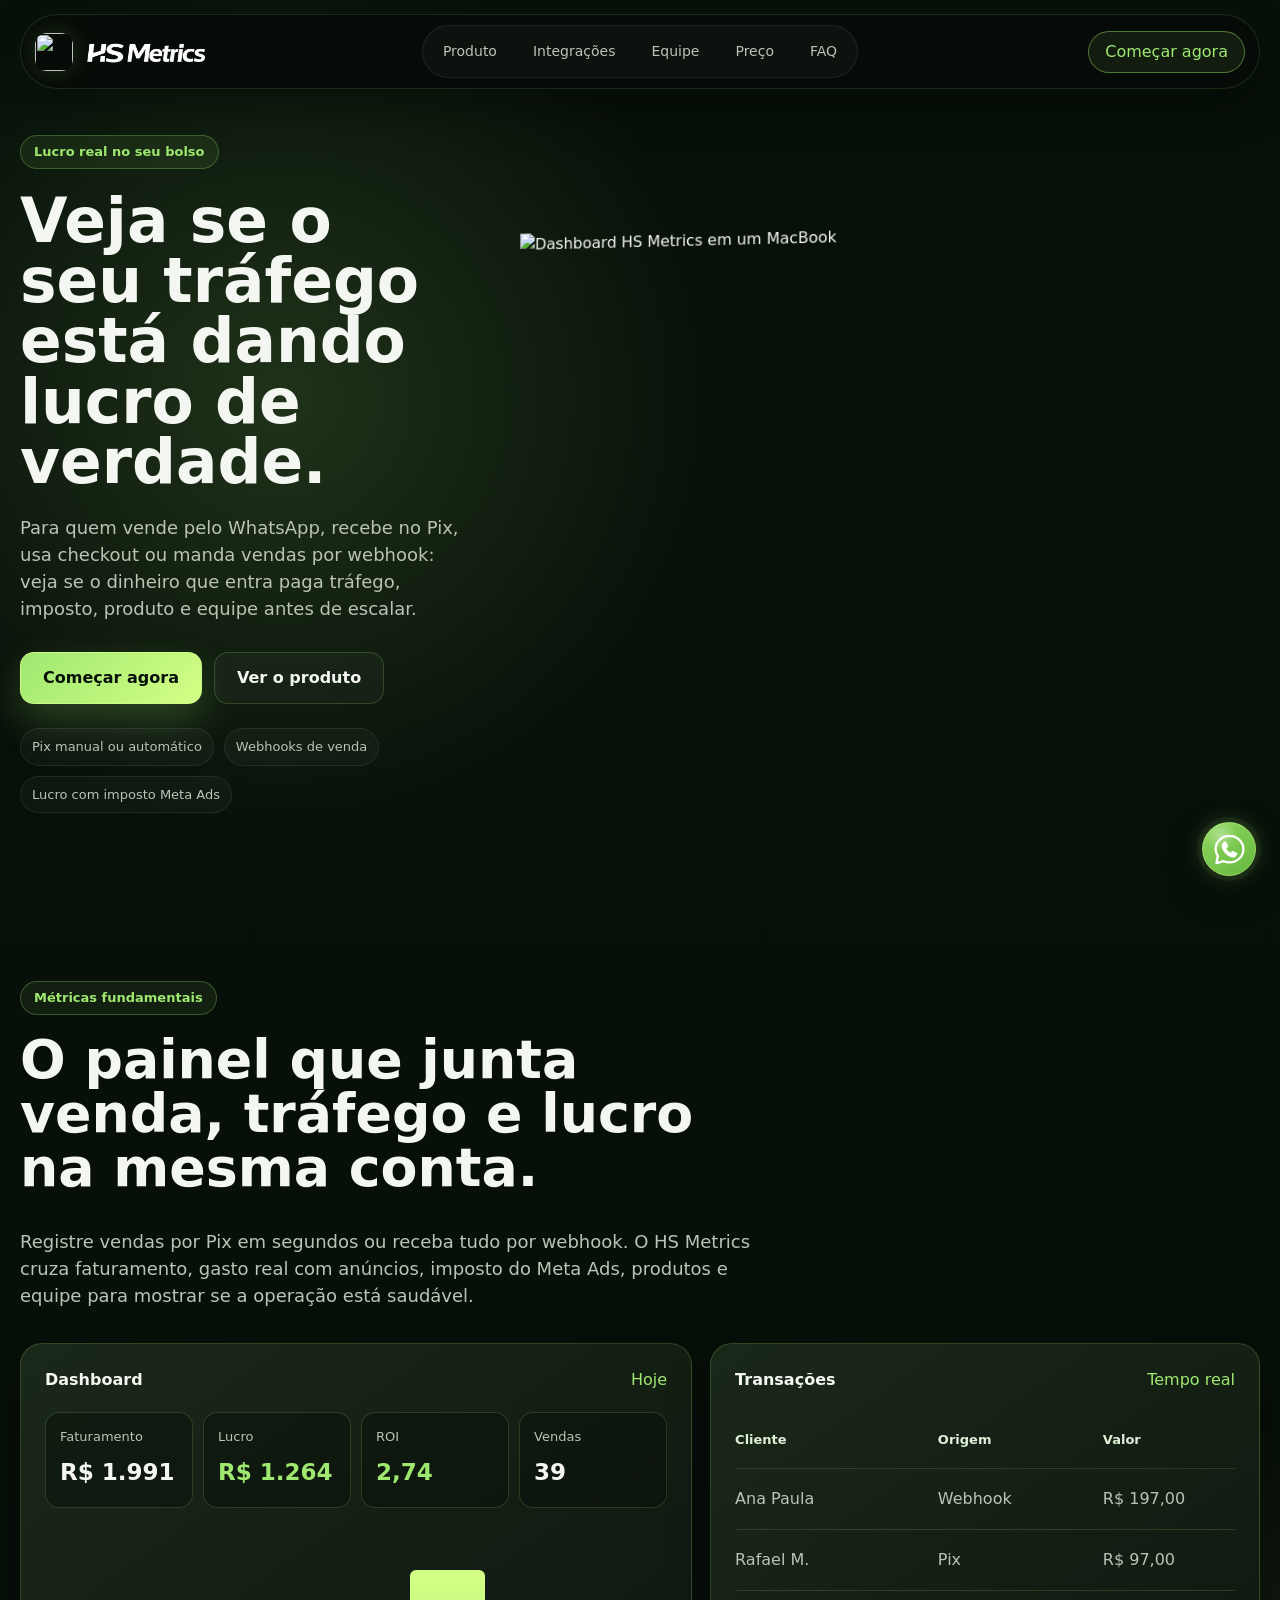
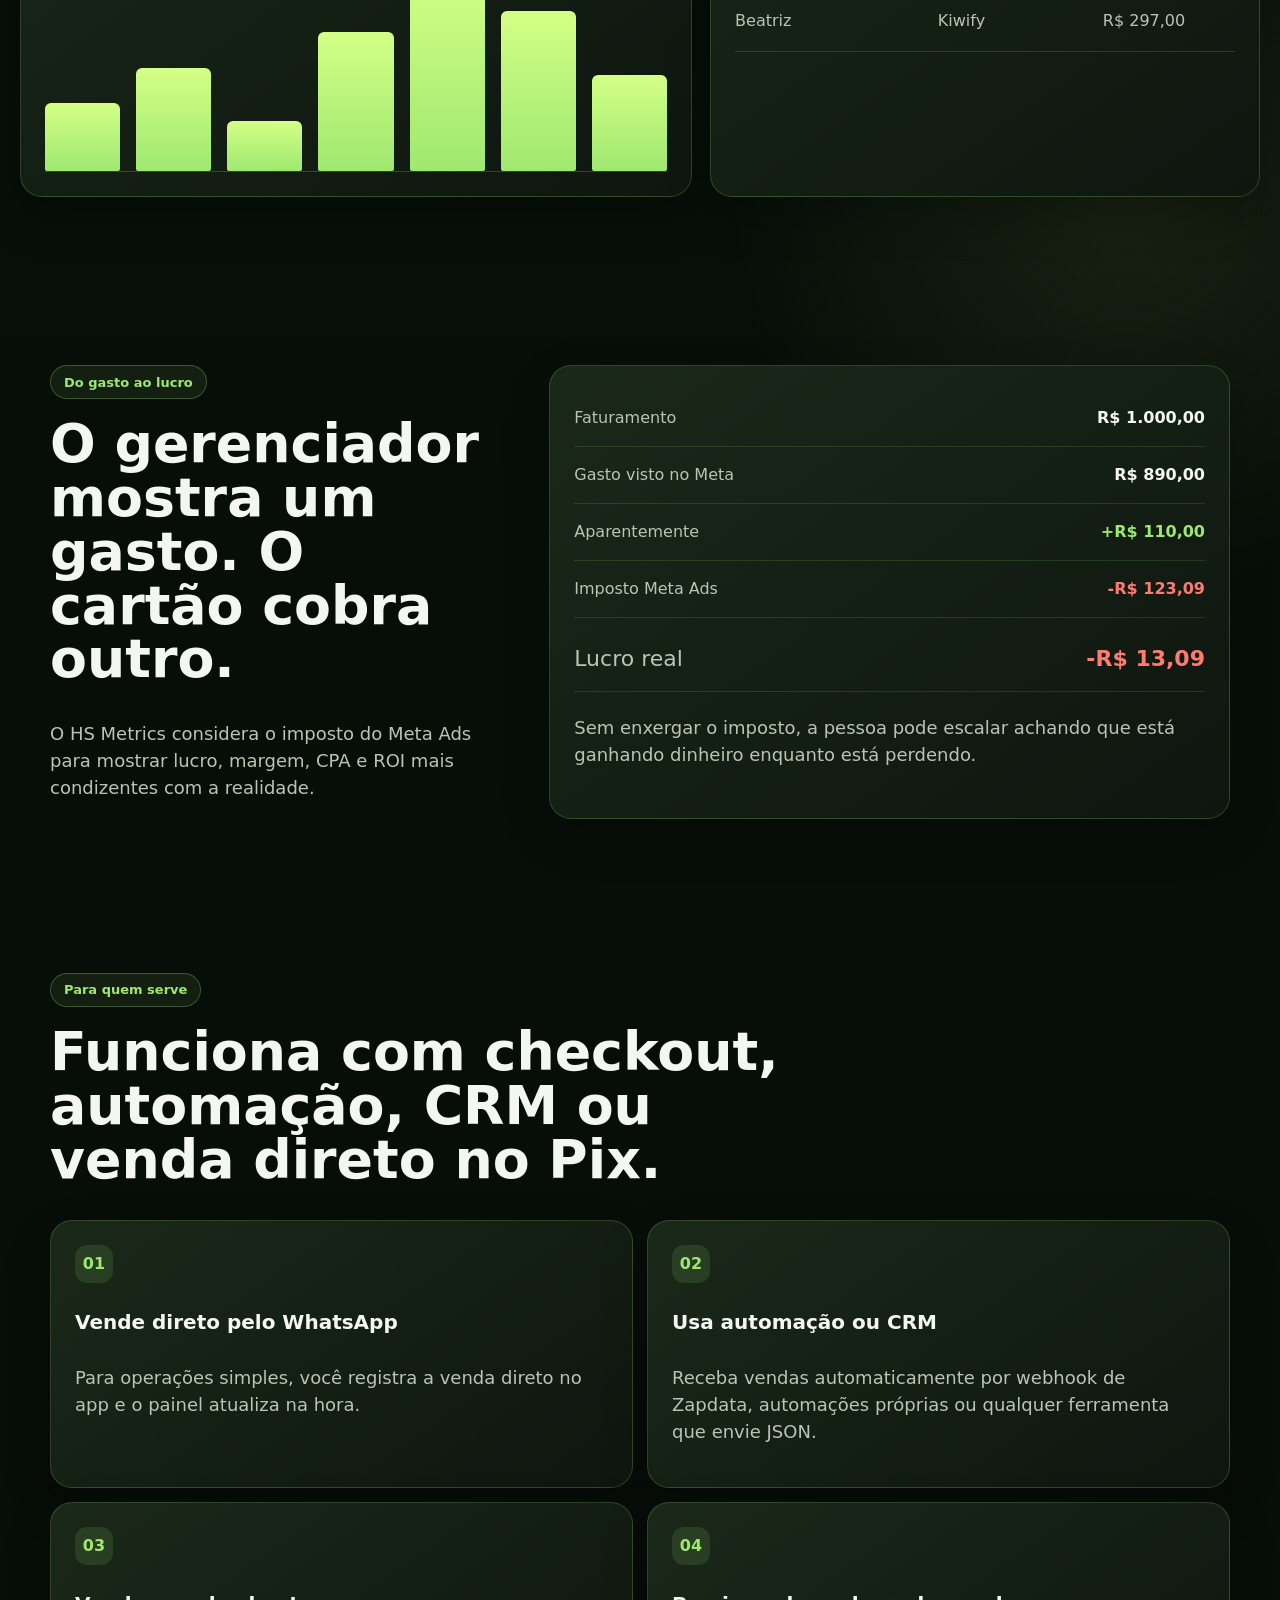
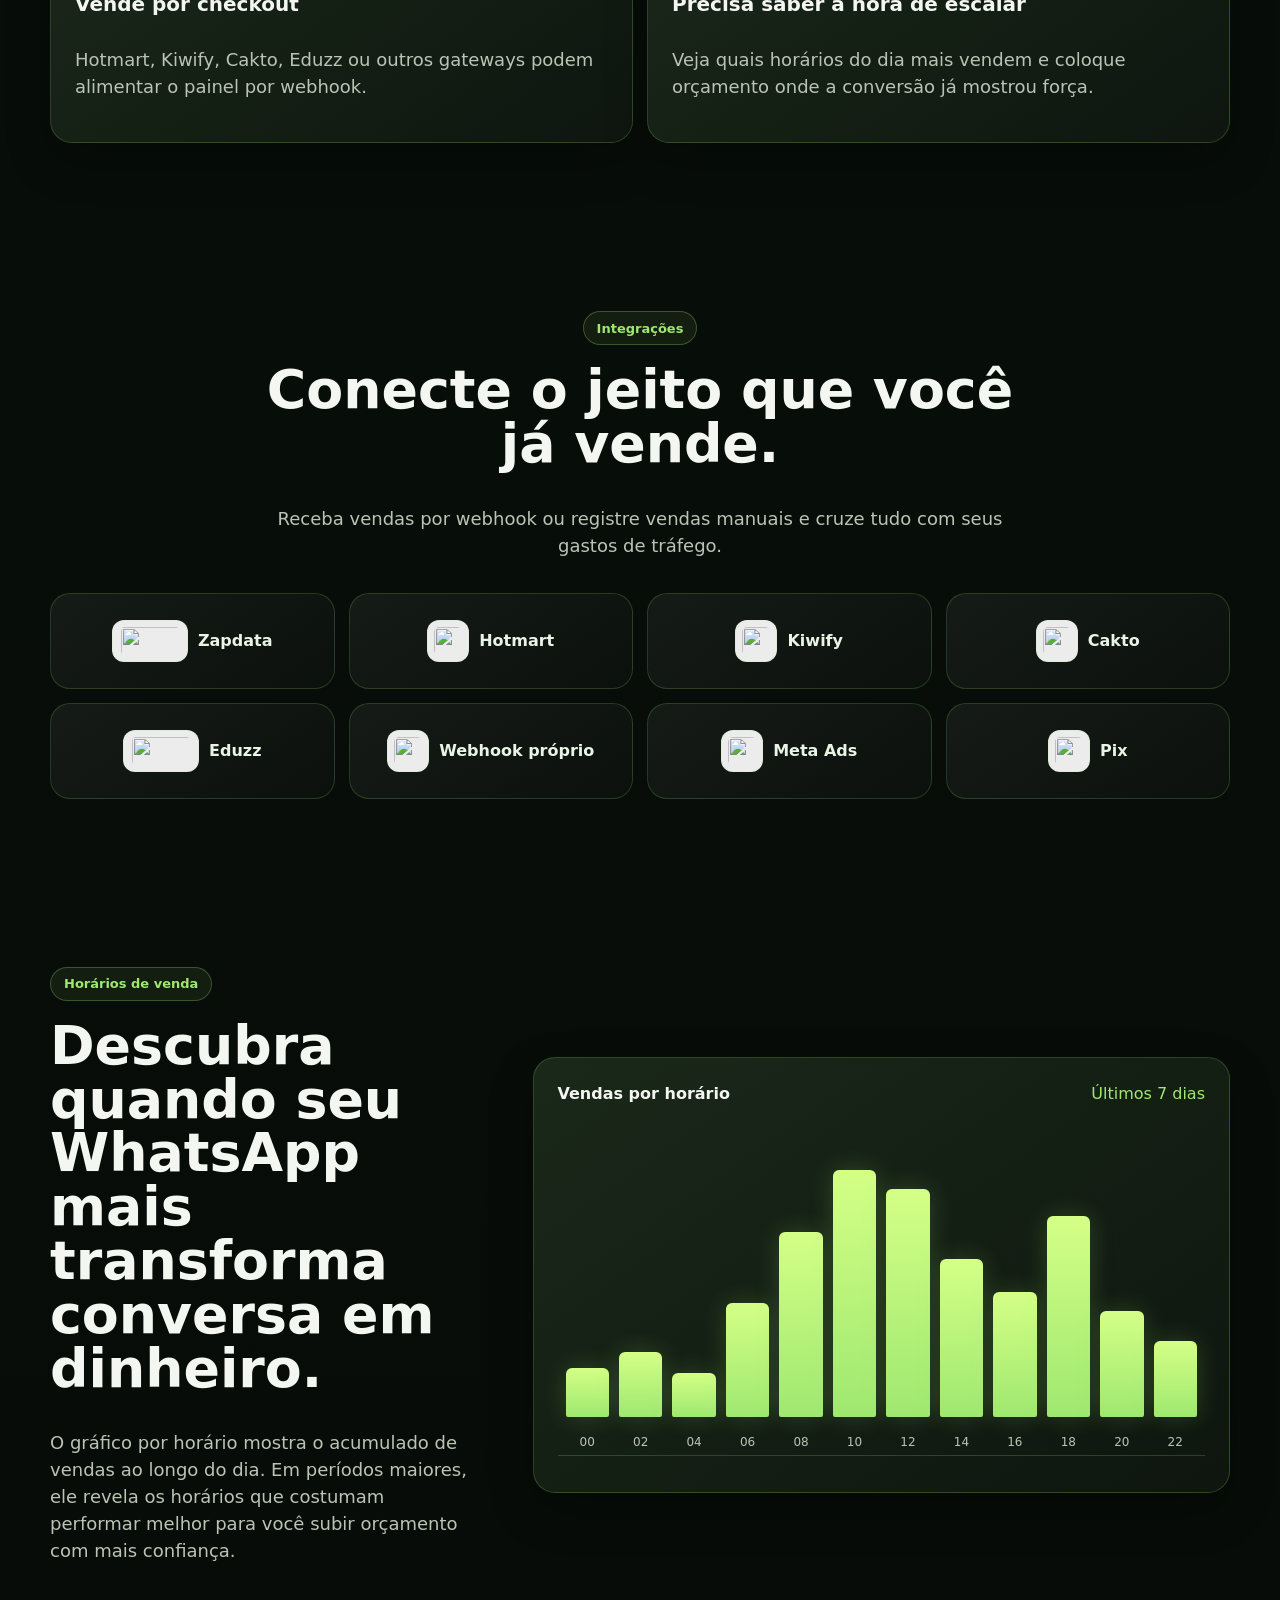
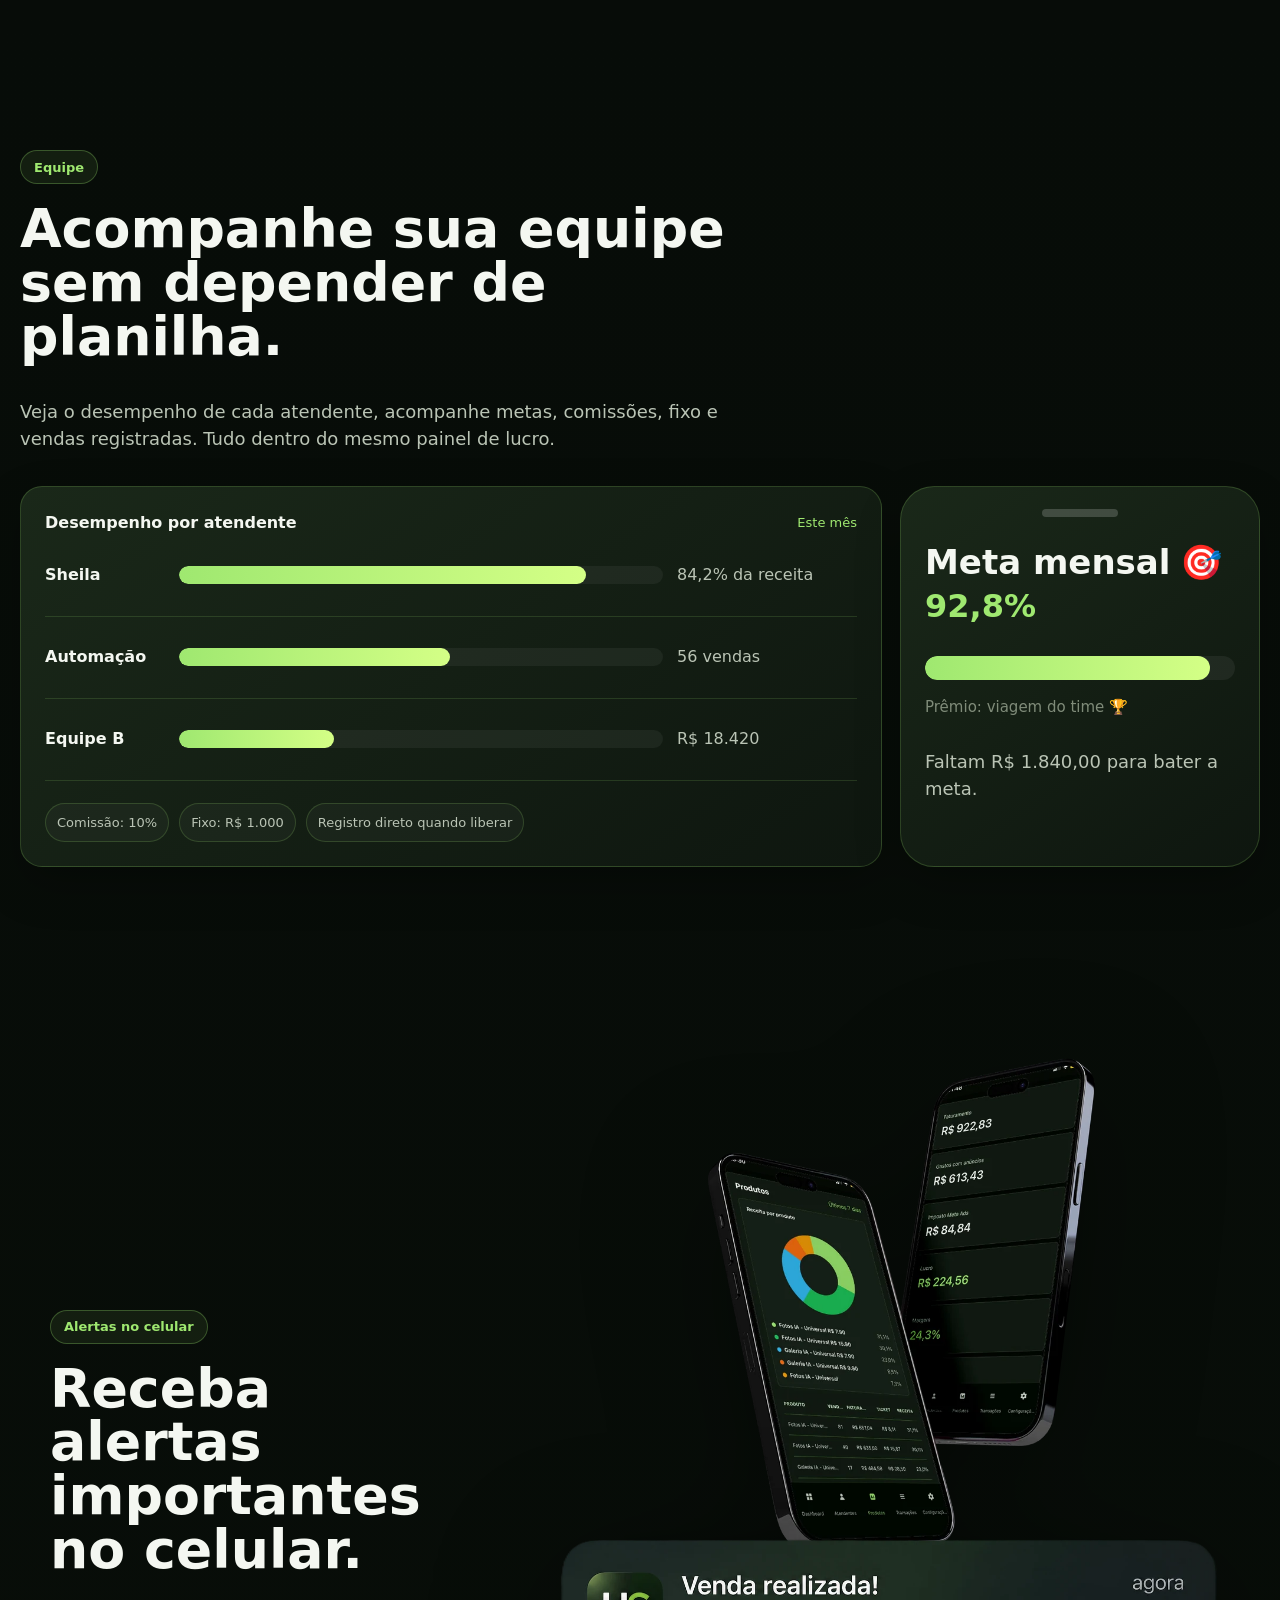
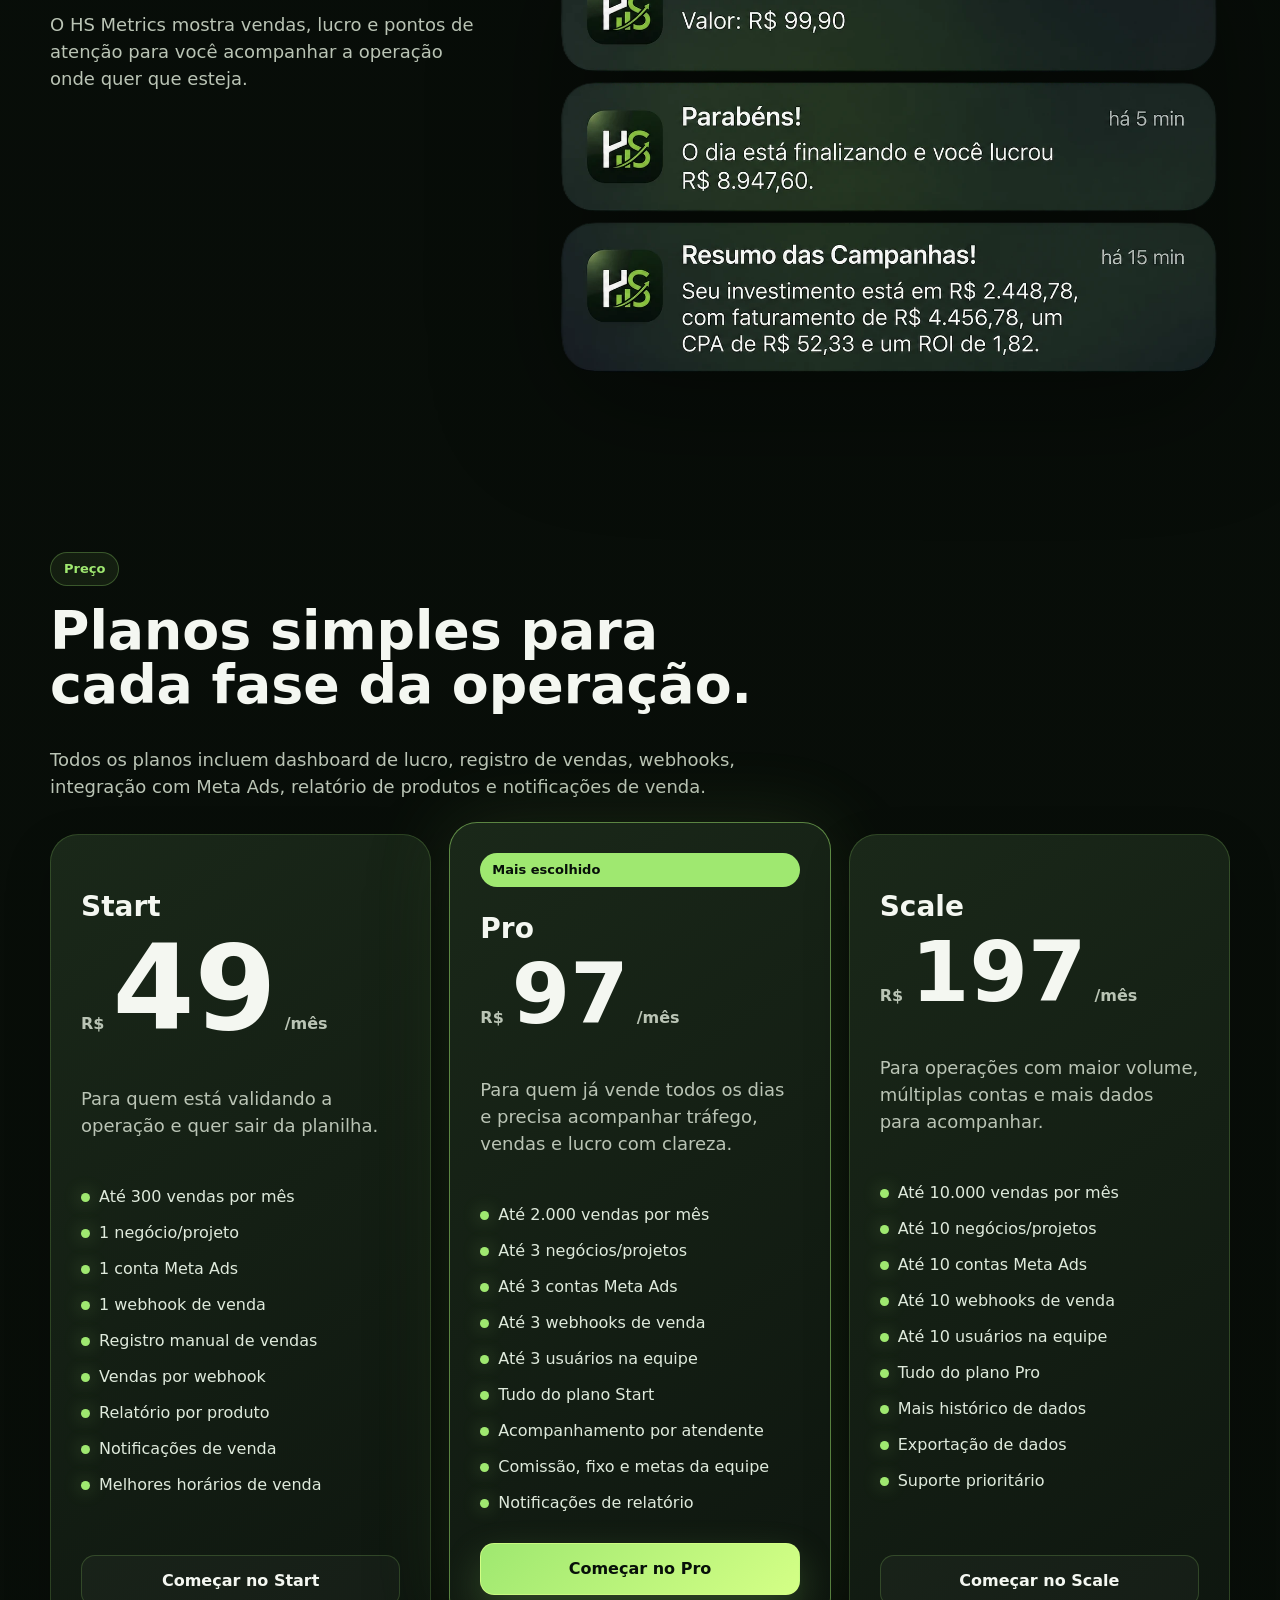
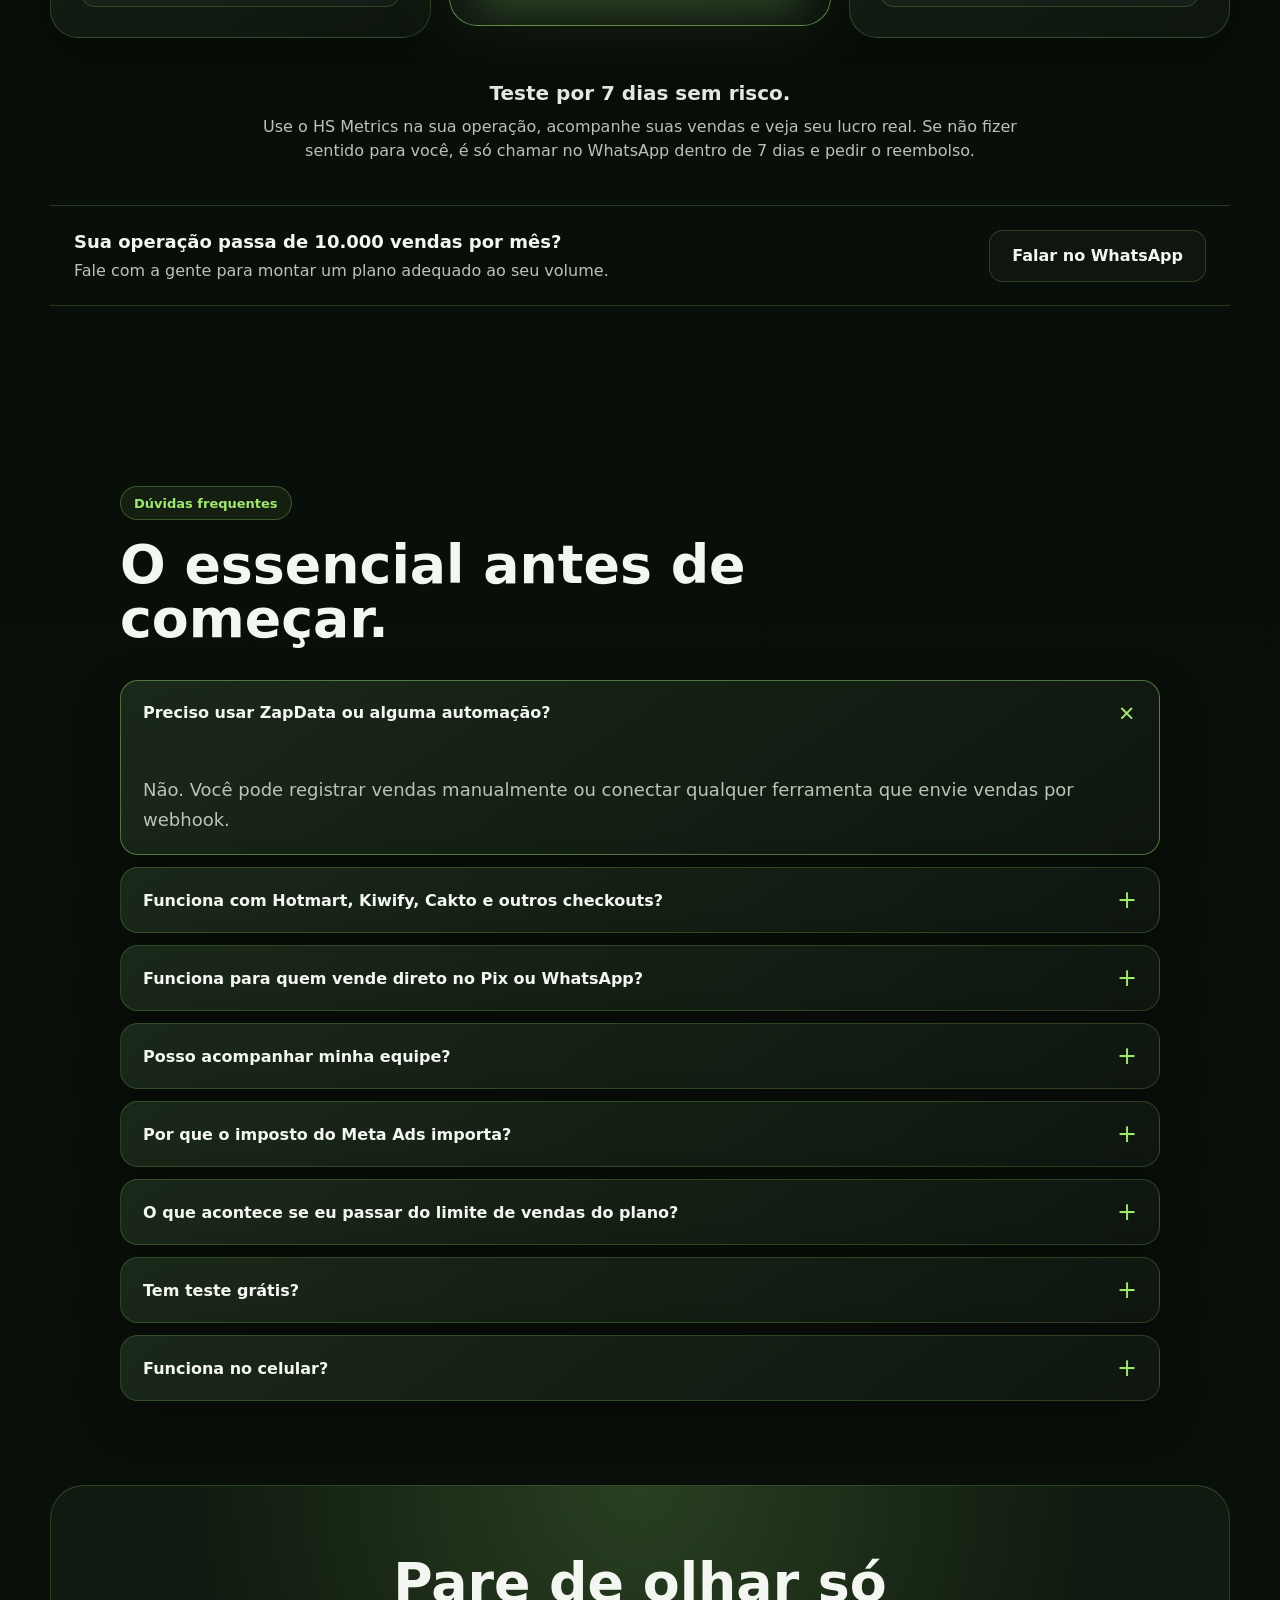
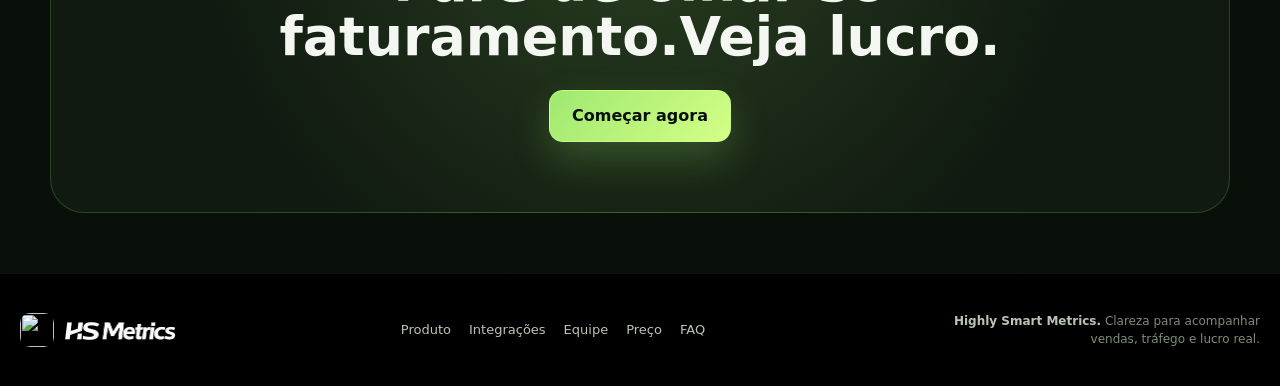
==== commit 7ccc0dc0: "Remove redundant pricing bullets" ====
--- a/index.html
+++ b/index.html
@@ -317,8 +317,6 @@
               <li>Tudo do plano Start</li>
               <li>Acompanhamento por atendente</li>
               <li>Comissão, fixo e metas da equipe</li>
-              <li>Ranking de produtos e atendentes</li>
-              <li>Relatórios por origem e atendente</li>
               <li>Notificações de relatório</li>
             </ul>
             <a class="primary-button wide" href="https://wa.me/5561982803823?text=Oi%21%20Quero%20come%C3%A7ar%20no%20plano%20Pro%20do%20HS%20Metrics." target="_blank" rel="noopener">Começar no Pro</a>
@@ -339,7 +337,6 @@
               <li>Até 10 usuários na equipe</li>
               <li>Tudo do plano Pro</li>
               <li>Mais histórico de dados</li>
-              <li>Mais produtos e atendentes acompanhados</li>
               <li>Exportação de dados</li>
               <li>Suporte prioritário</li>
             </ul>
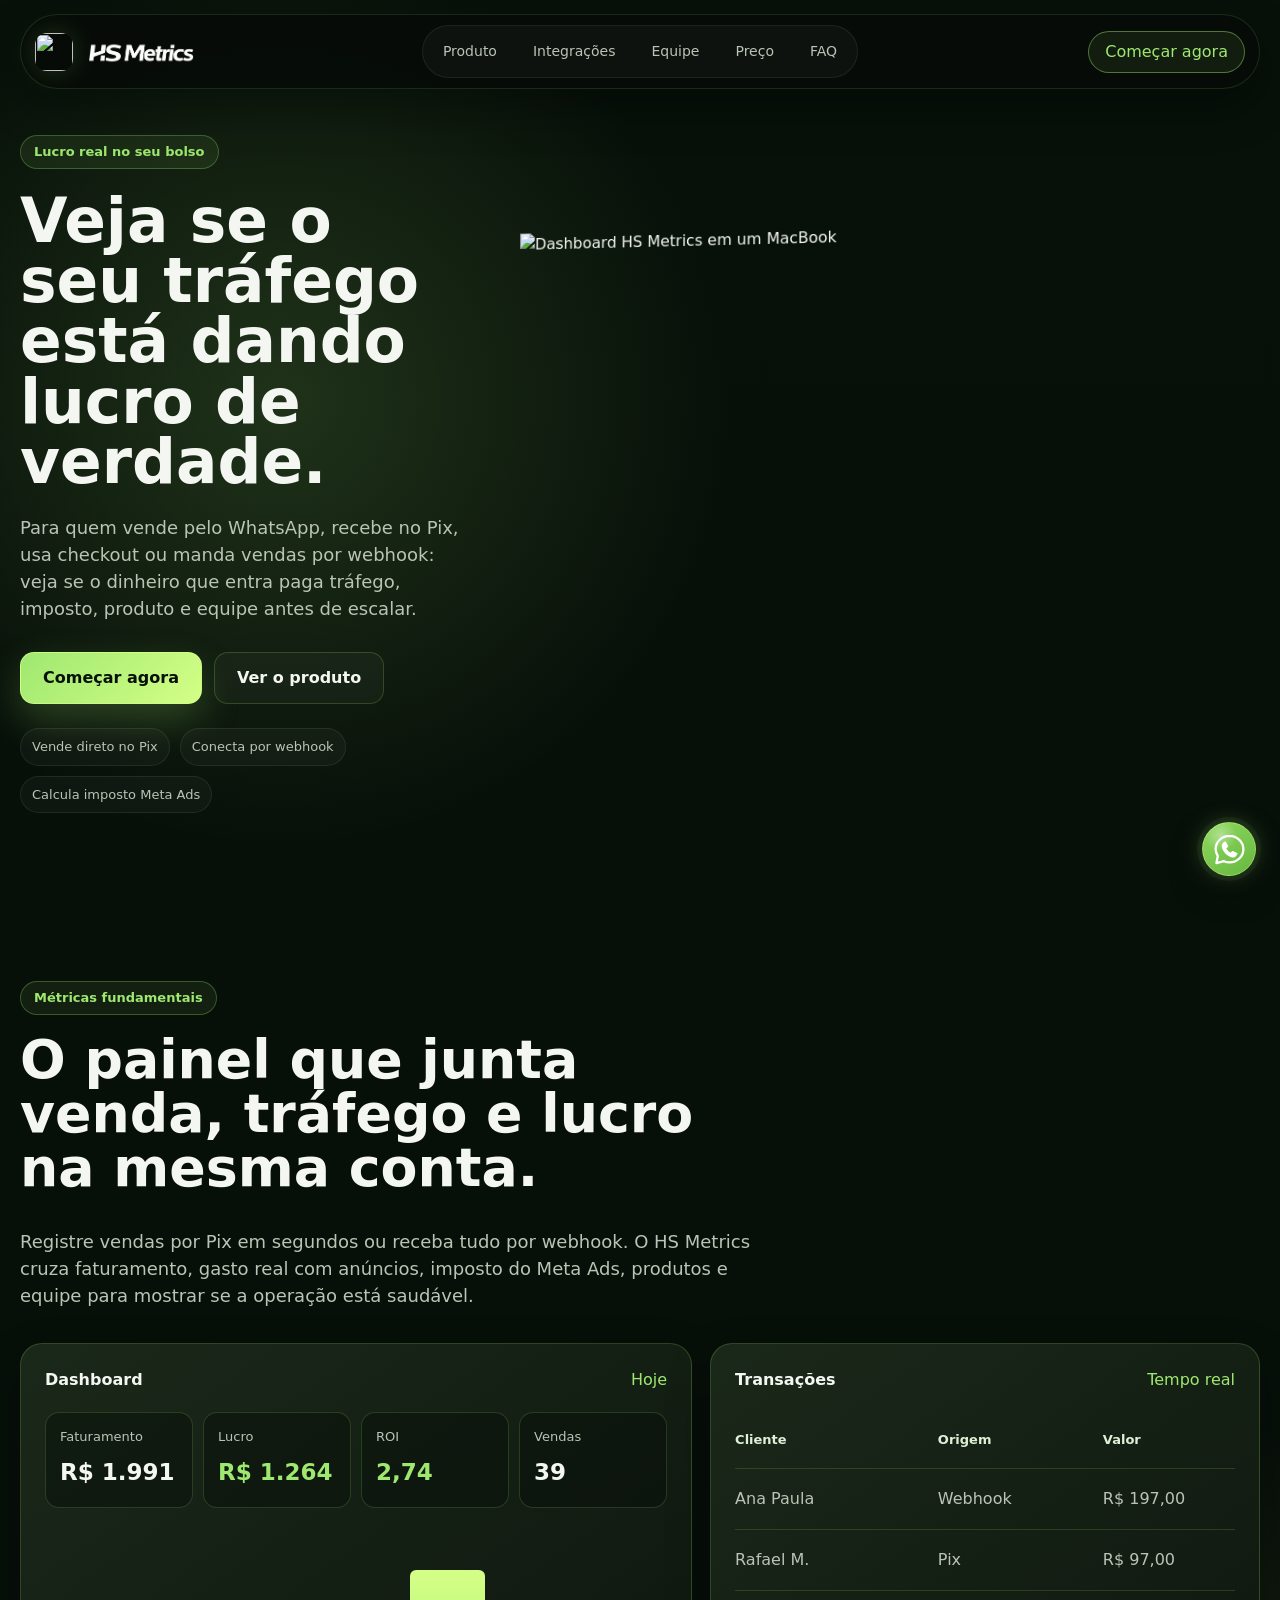
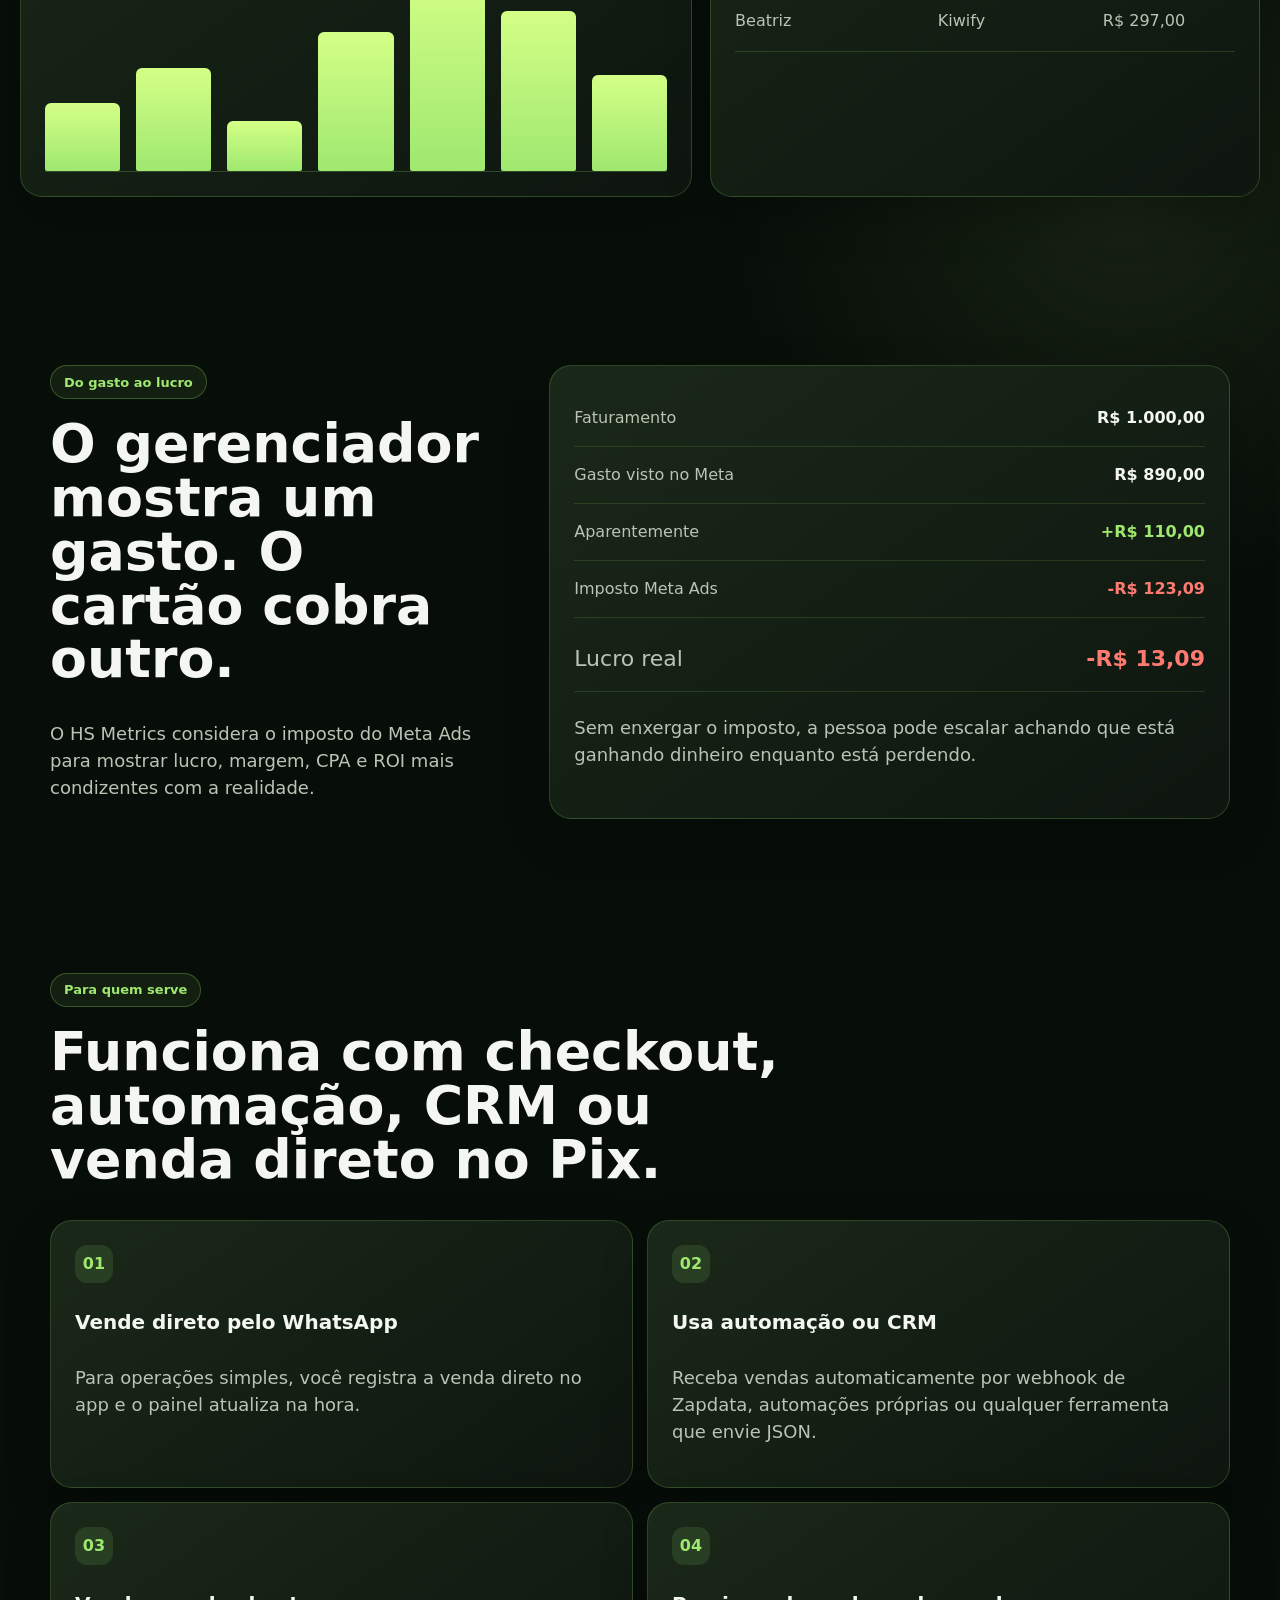
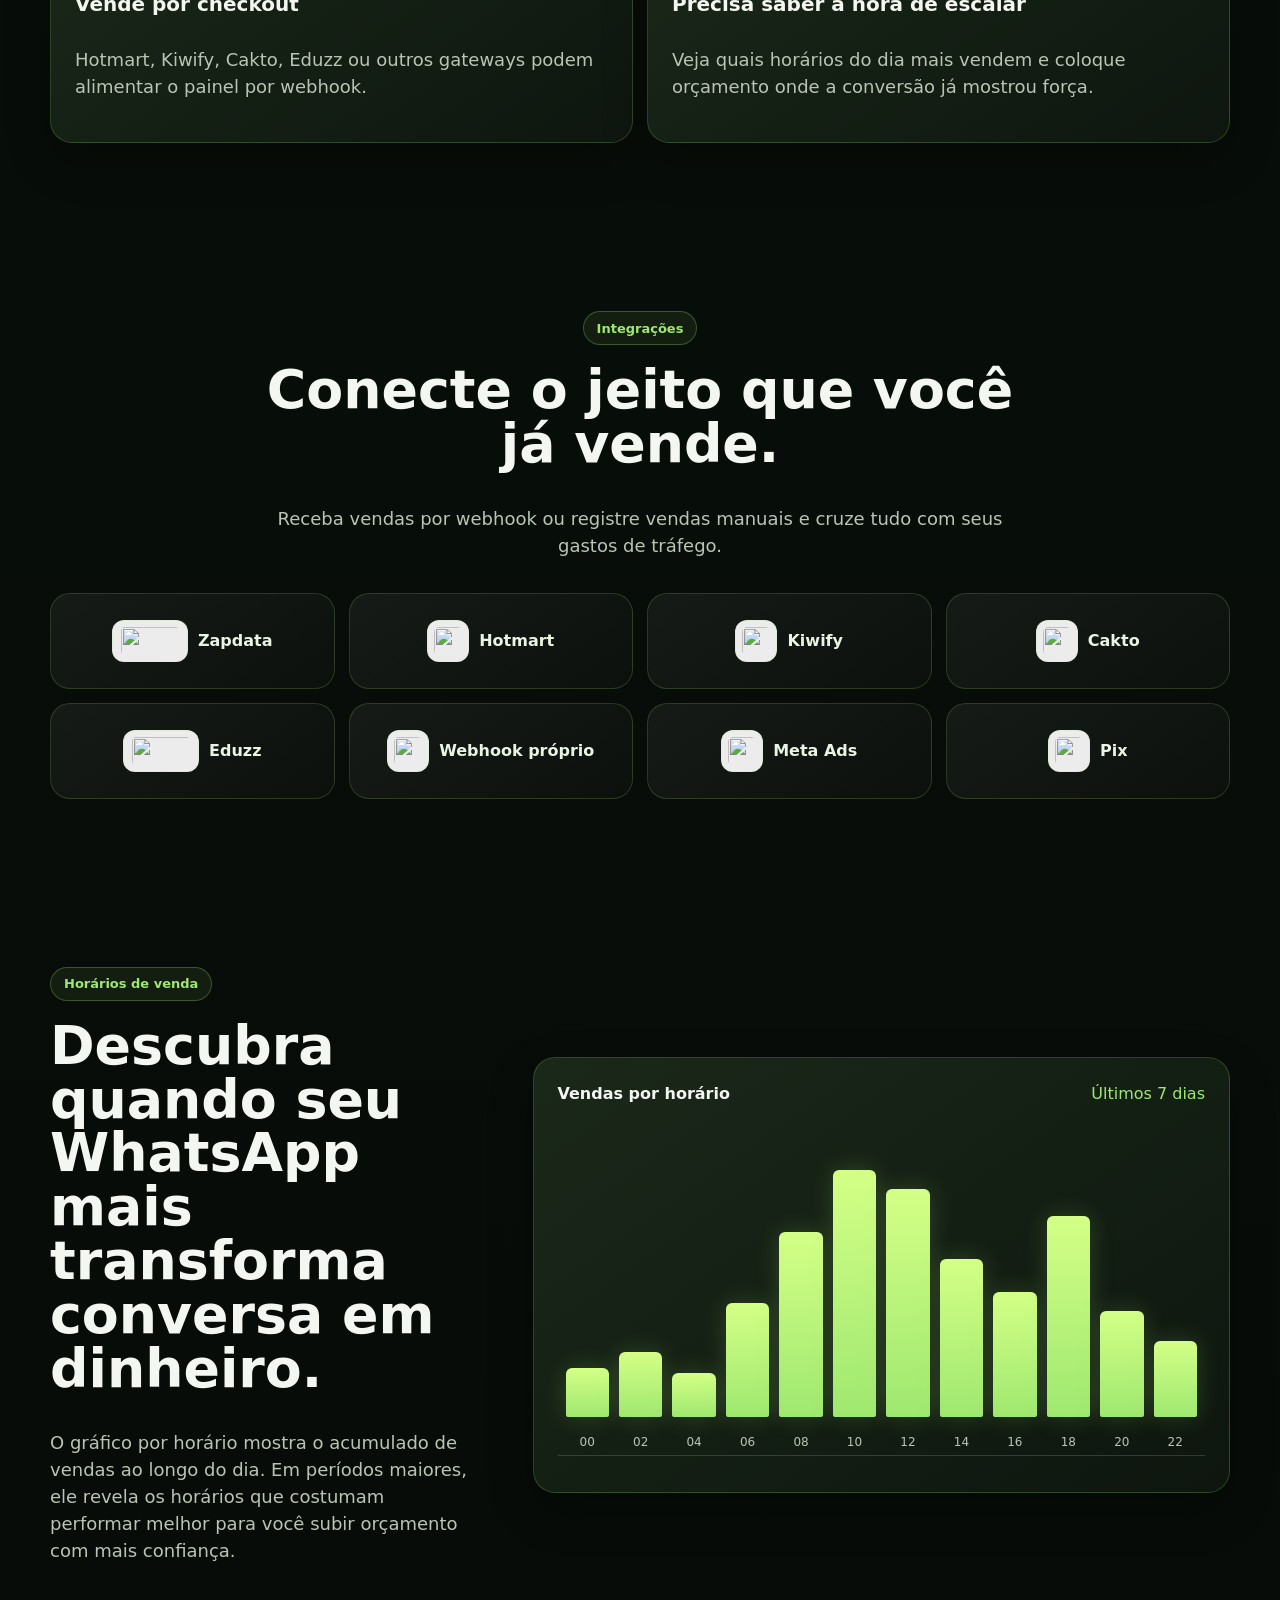
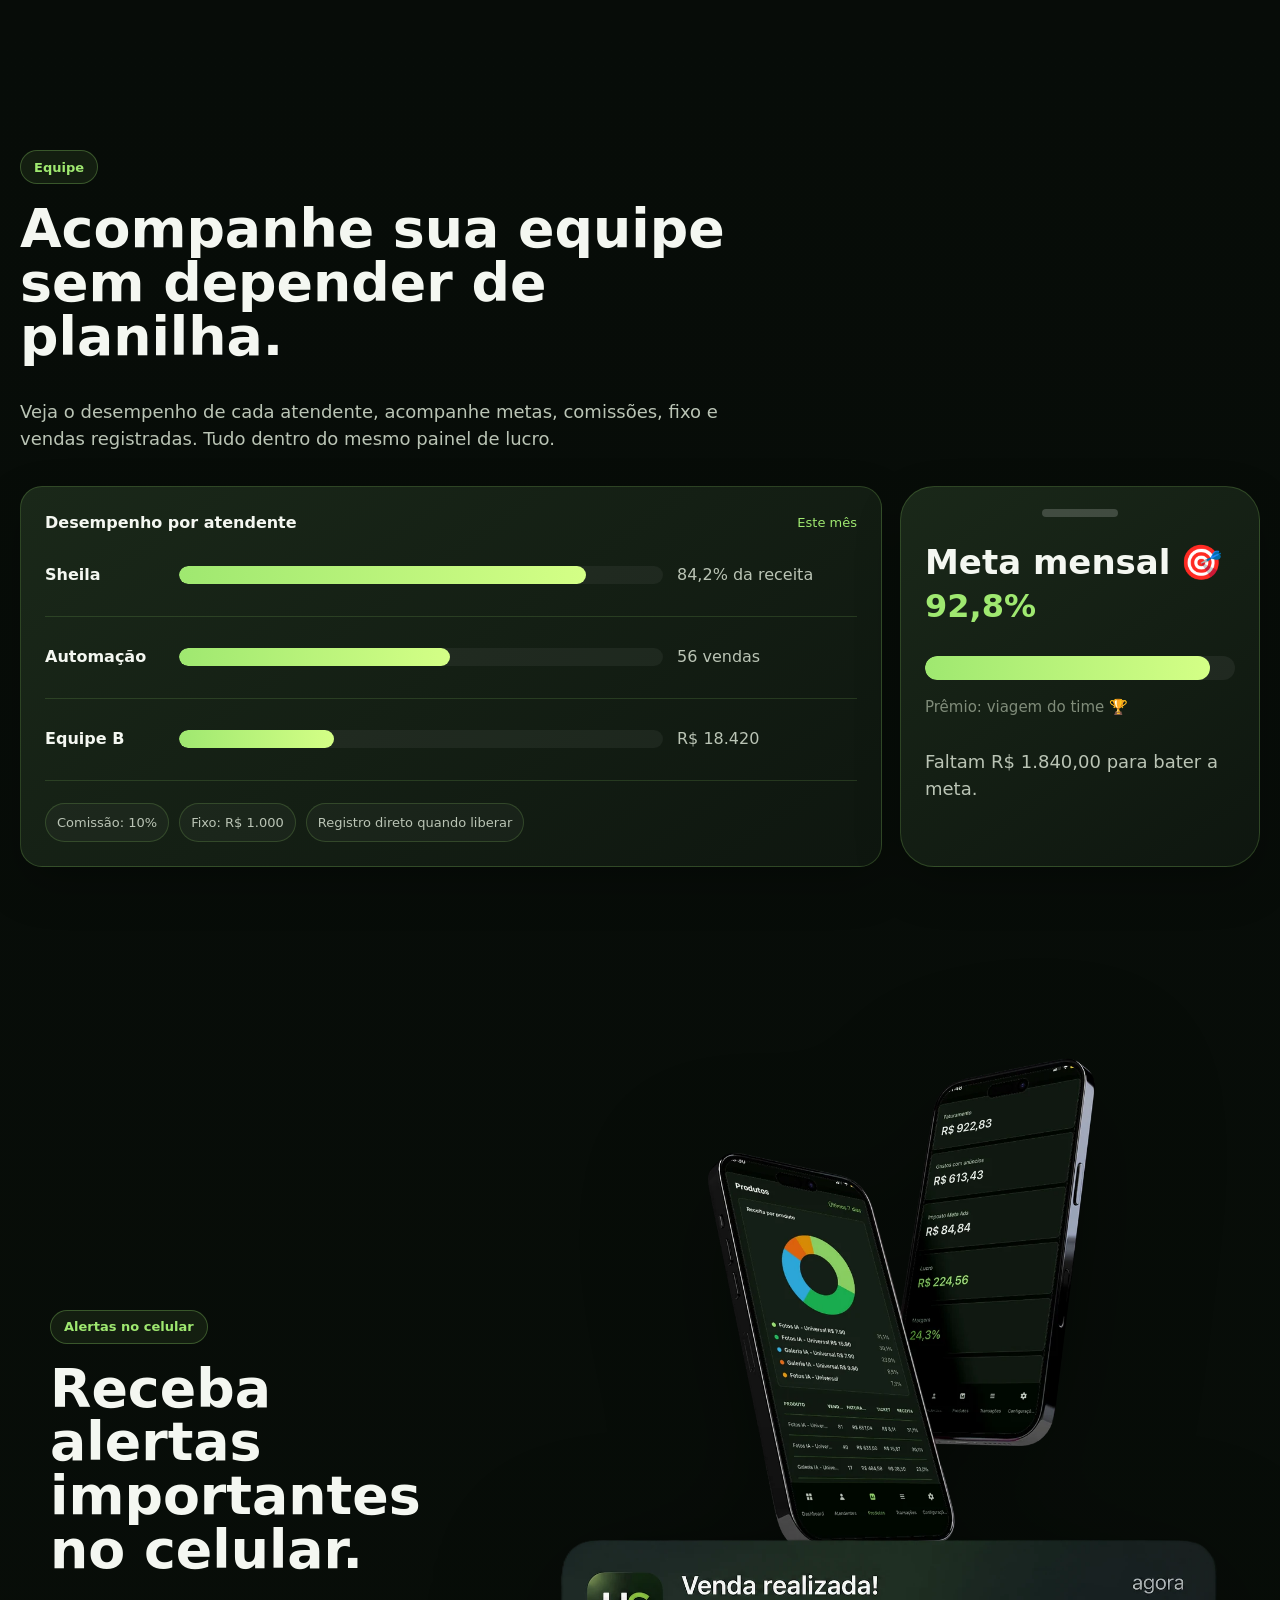
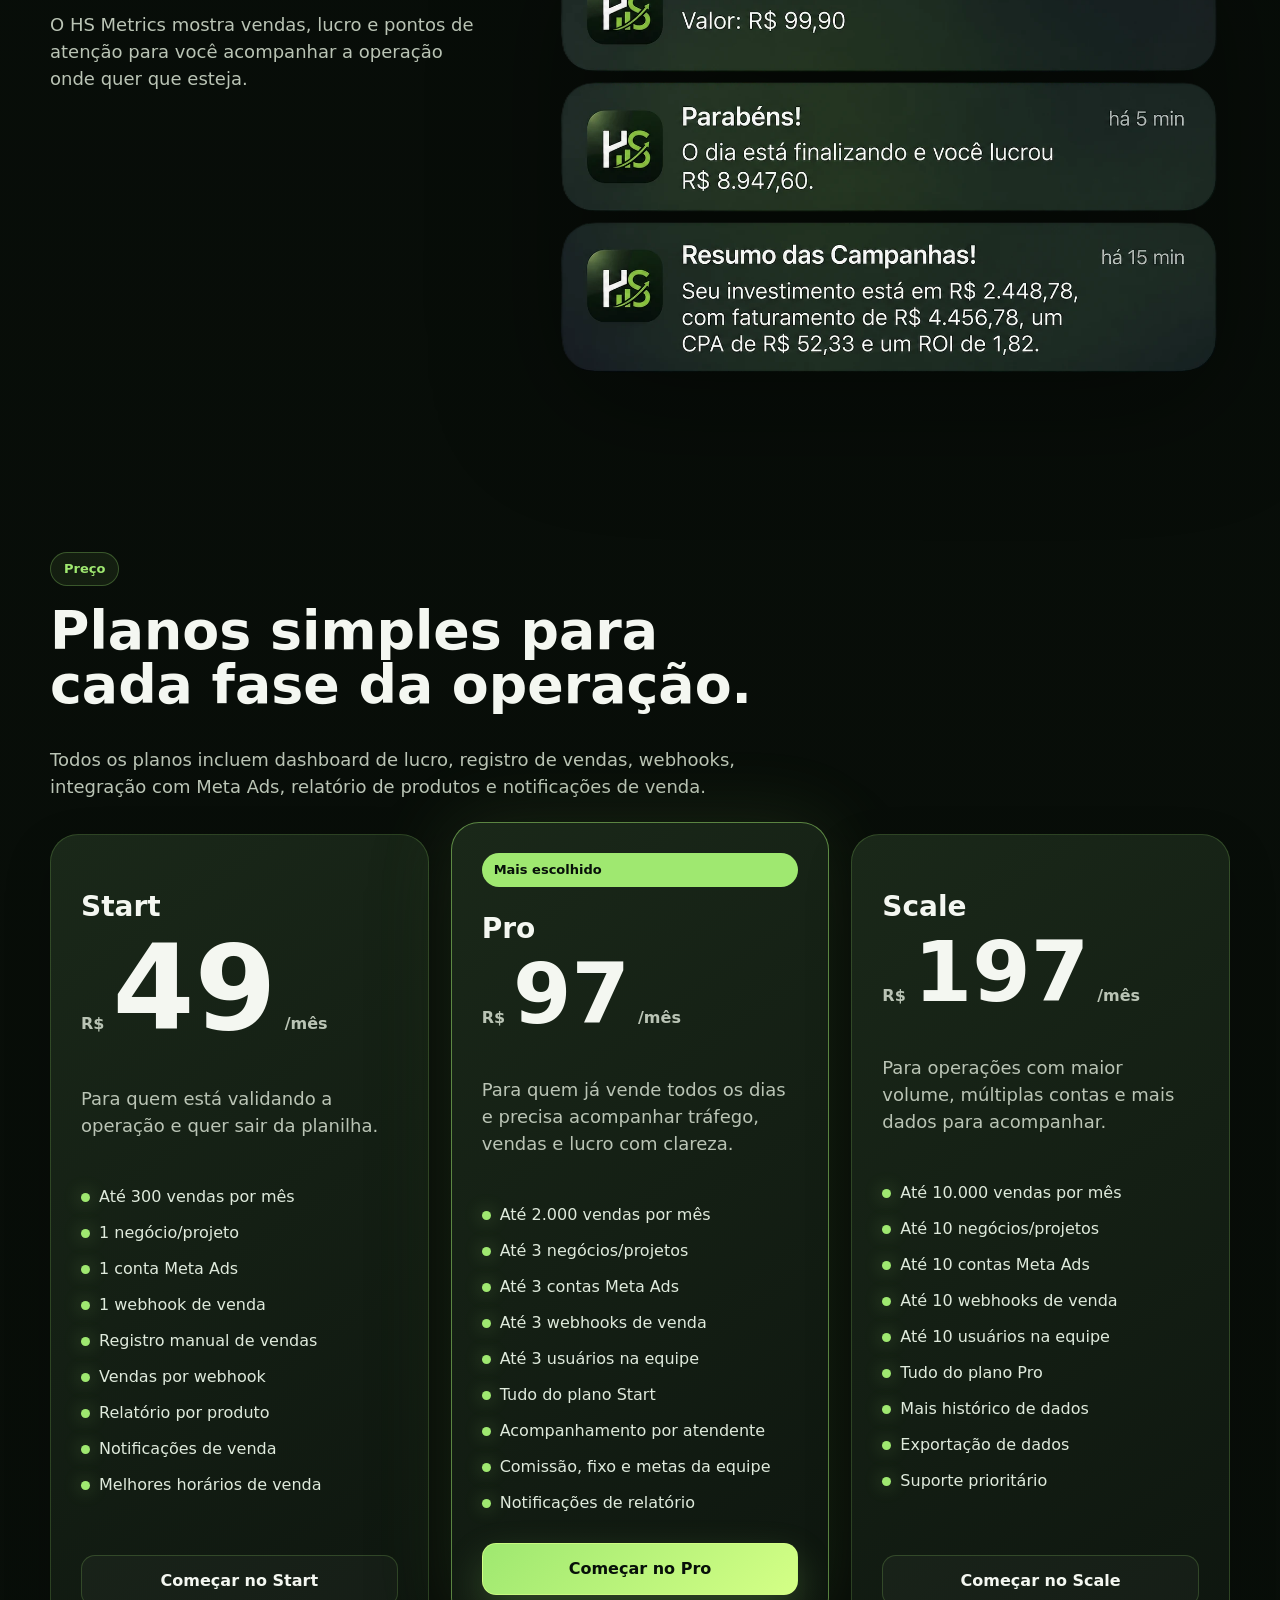
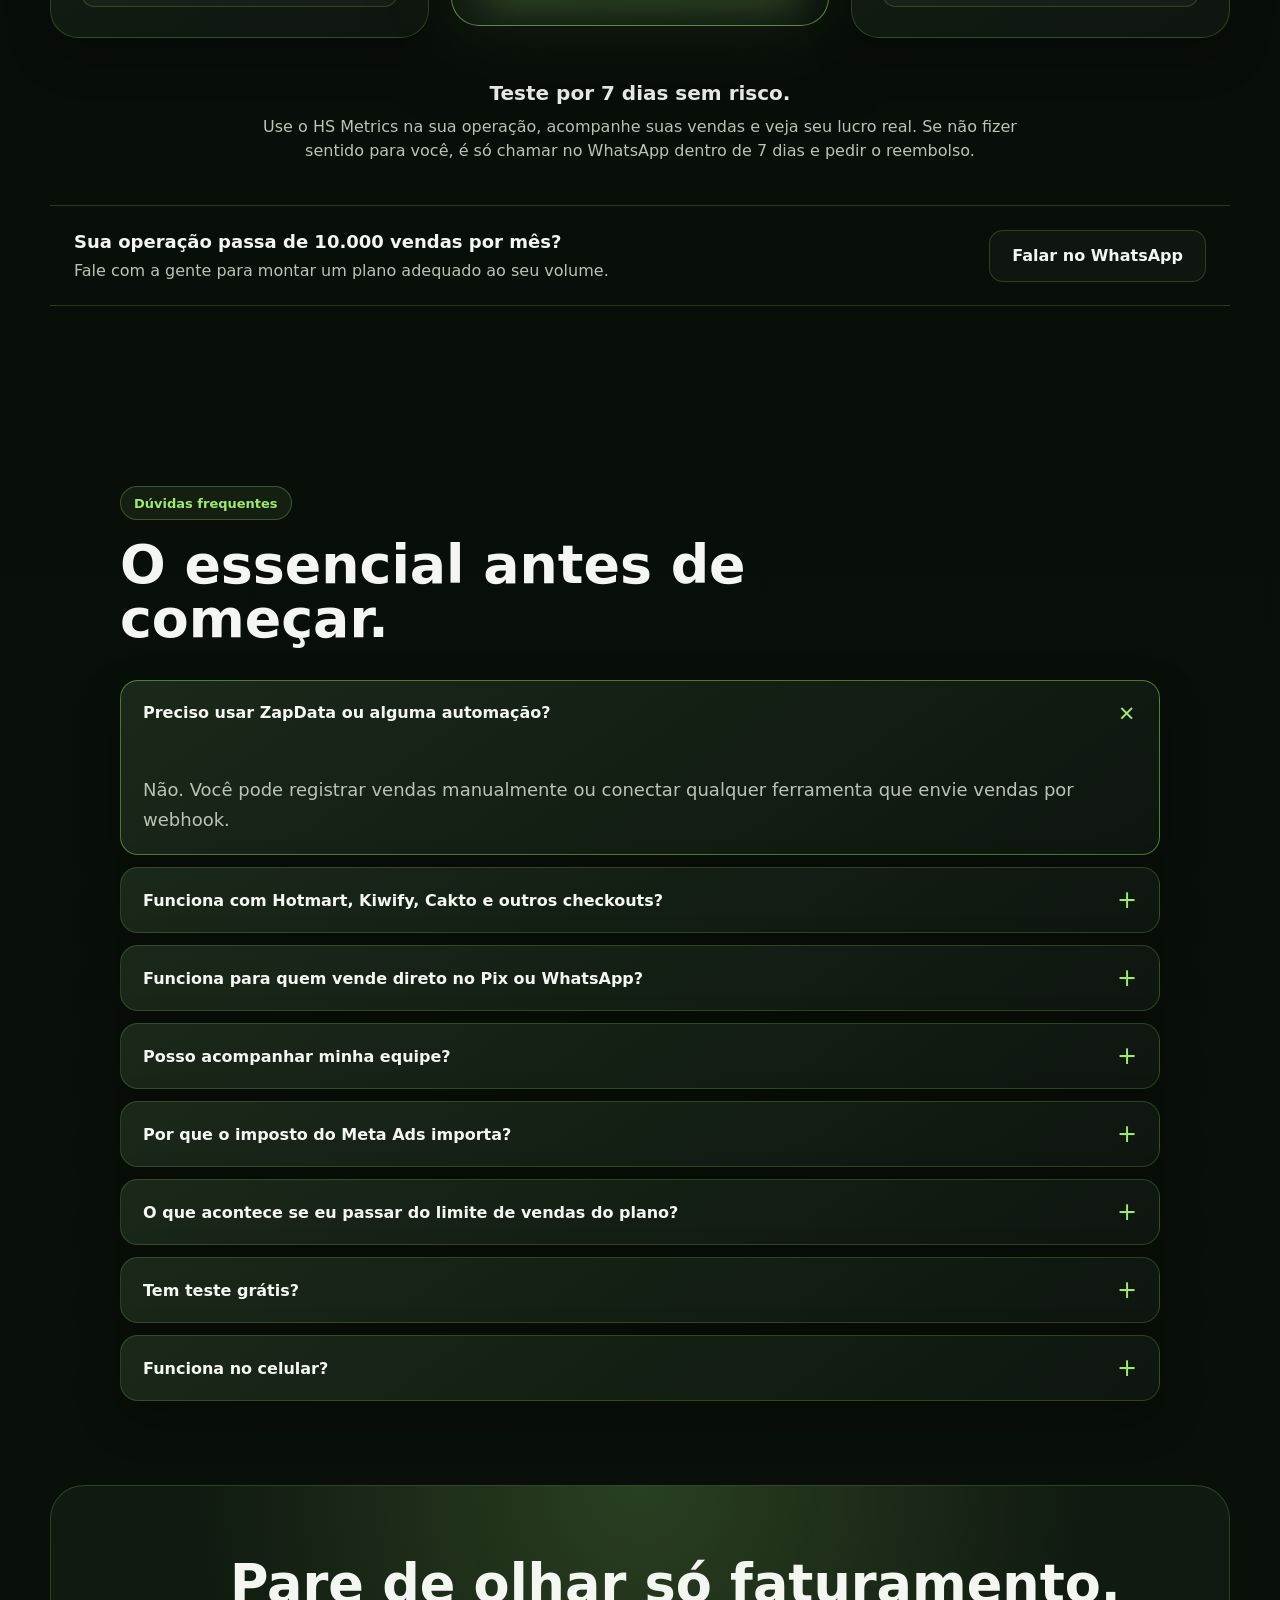
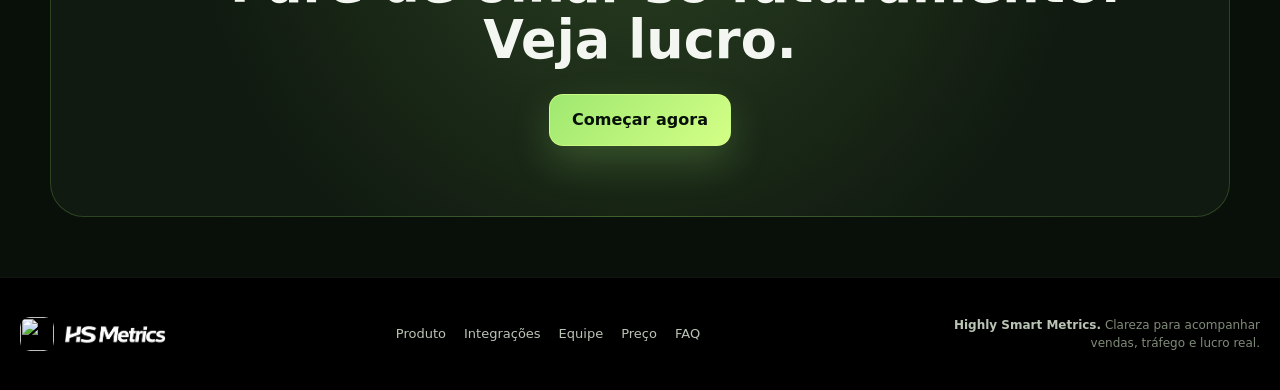
==== commit 6dccfdf2: "Refine hero trust row and pricing spacing" ====
--- a/index.html
+++ b/index.html
@@ -51,9 +51,9 @@
             <a class="ghost-button" href="#prints">Ver o produto</a>
           </div>
           <div class="trust-row" aria-label="Principais benefícios">
-            <span>Pix manual ou automático</span>
-            <span>Webhooks de venda</span>
-            <span>Lucro com imposto Meta Ads</span>
+            <span>Vende direto no Pix</span>
+            <span>Conecta por webhook</span>
+            <span>Calcula imposto Meta Ads</span>
           </div>
         </div>
 
--- a/styles.css
+++ b/styles.css
@@ -24,13 +24,7 @@
 
 html {
   min-width: 320px;
-  scroll-behavior: smooth;
-  scroll-padding-top: 116px;
   background: var(--bg);
-}
-
-[id] {
-  scroll-margin-top: 116px;
 }
 
 body {
@@ -90,9 +84,9 @@
 }
 
 .brand-wordmark {
-  width: 122px;
+  width: 112px;
   height: auto;
-  max-height: 36px;
+  max-height: 32px;
   object-fit: contain;
 }
 
@@ -982,7 +976,7 @@
 .pricing-grid {
   display: grid;
   grid-template-columns: repeat(3, minmax(0, 1fr));
-  gap: 18px;
+  gap: 22px;
   align-items: stretch;
 }
 
@@ -1206,6 +1200,13 @@
 .final-cta h2 {
   max-width: 820px;
   margin: 0 auto 26px;
+  font-size: clamp(30px, 4.1vw, 58px);
+  line-height: 1.06;
+}
+
+.final-cta h2 span {
+  display: block;
+  white-space: nowrap;
 }
 
 .site-footer {
@@ -1237,7 +1238,7 @@
 }
 
 .footer-brand .brand-wordmark {
-  width: 112px;
+  width: 102px;
 }
 
 .site-footer nav {
@@ -1341,6 +1342,7 @@
   .shot-grid,
   .timing-section {
     grid-template-columns: 1fr;
+    gap: 26px;
   }
 
   .notification-copy {
@@ -1370,6 +1372,23 @@
   }
 }
 
+@media (max-width: 900px) {
+  .site-header {
+    grid-template-columns: minmax(0, 1fr) auto;
+    width: min(100% - 28px, 1180px);
+  }
+
+  .nav-links {
+    display: none;
+  }
+
+  .header-cta {
+    min-height: 38px;
+    padding: 8px 12px;
+    font-size: 13px;
+  }
+}
+
 @media (min-width: 1121px) and (max-width: 1320px) {
   .site-header {
     width: min(100% - 32px, 1240px);
@@ -1391,14 +1410,6 @@
 }
 
 @media (max-width: 760px) {
-  html {
-    scroll-padding-top: 116px;
-  }
-
-  [id] {
-    scroll-margin-top: 116px;
-  }
-
   .site-header {
     grid-template-columns: 1fr auto;
     width: min(100% - 28px, 1180px);
@@ -1667,7 +1678,7 @@
   }
 
   .final-cta h2 {
-    font-size: 29px;
+    font-size: clamp(17px, 5.6vw, 29px);
     line-height: 1.06;
   }
 
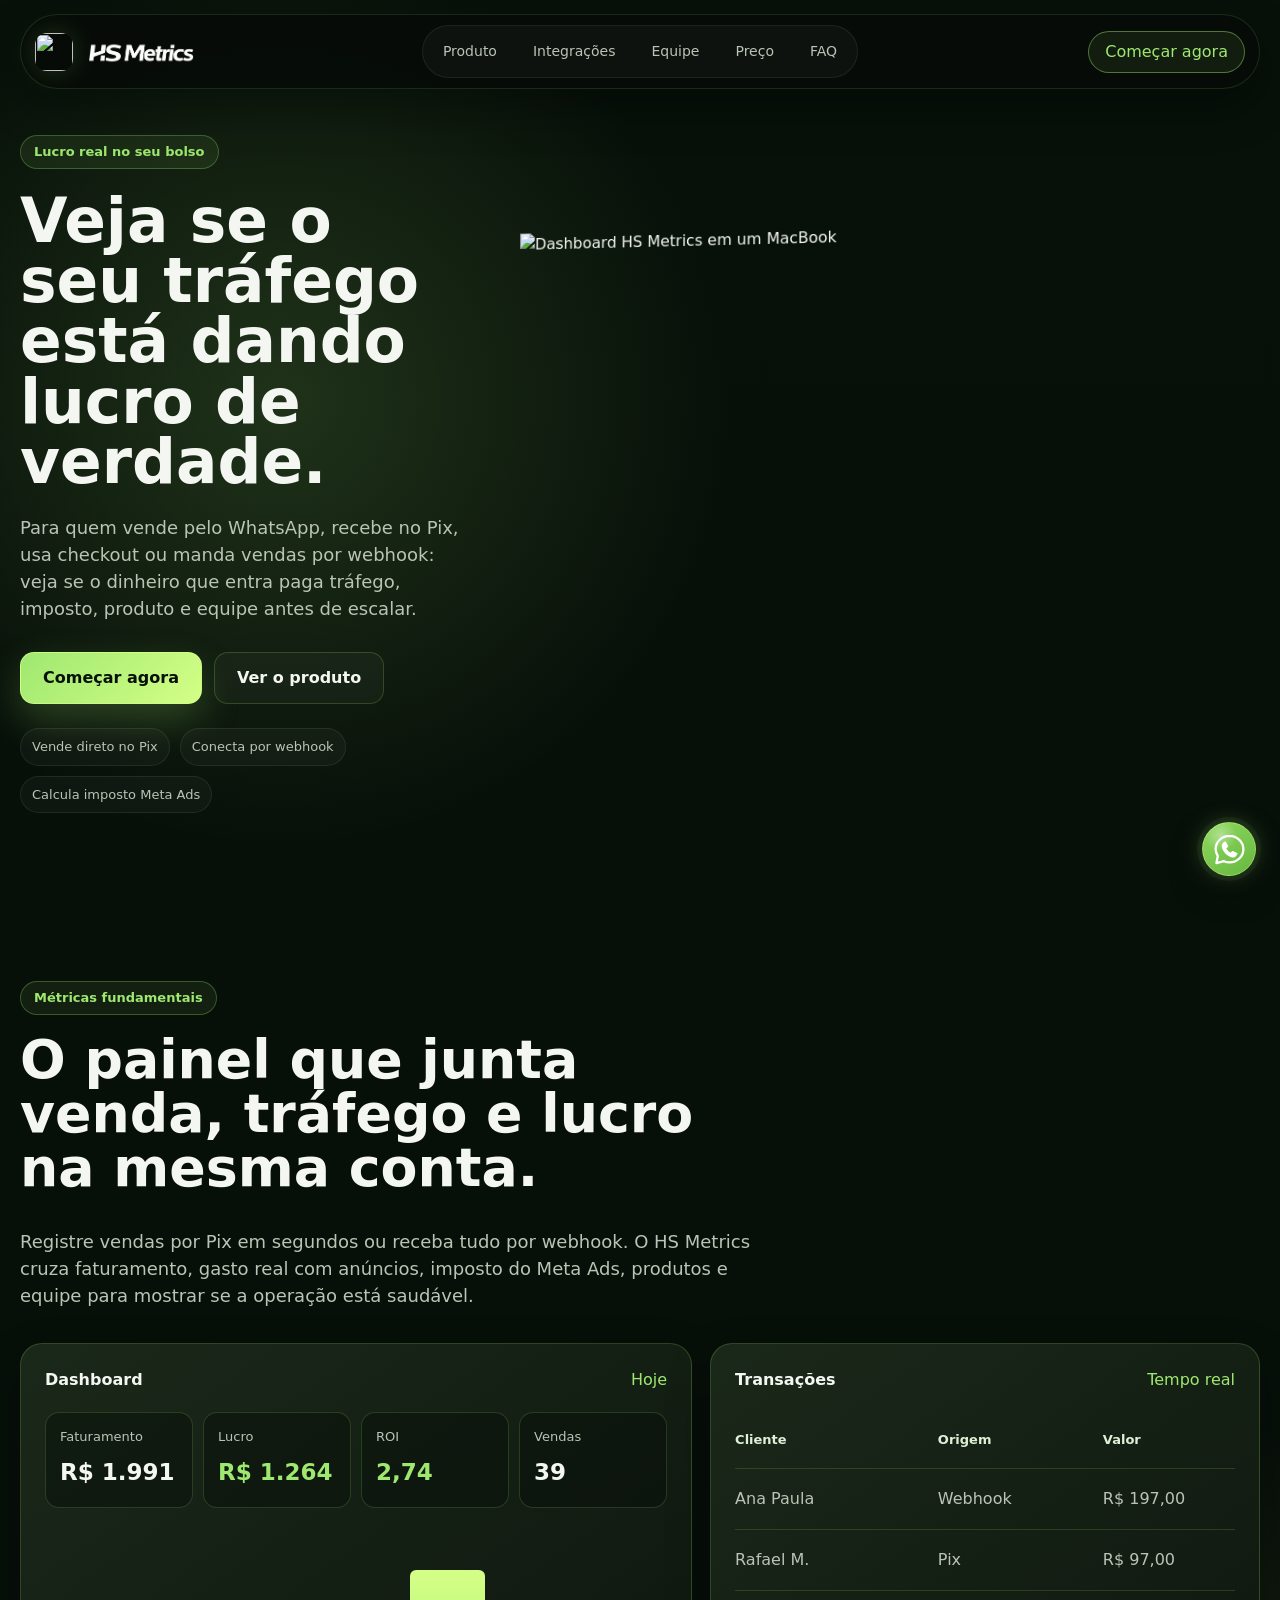
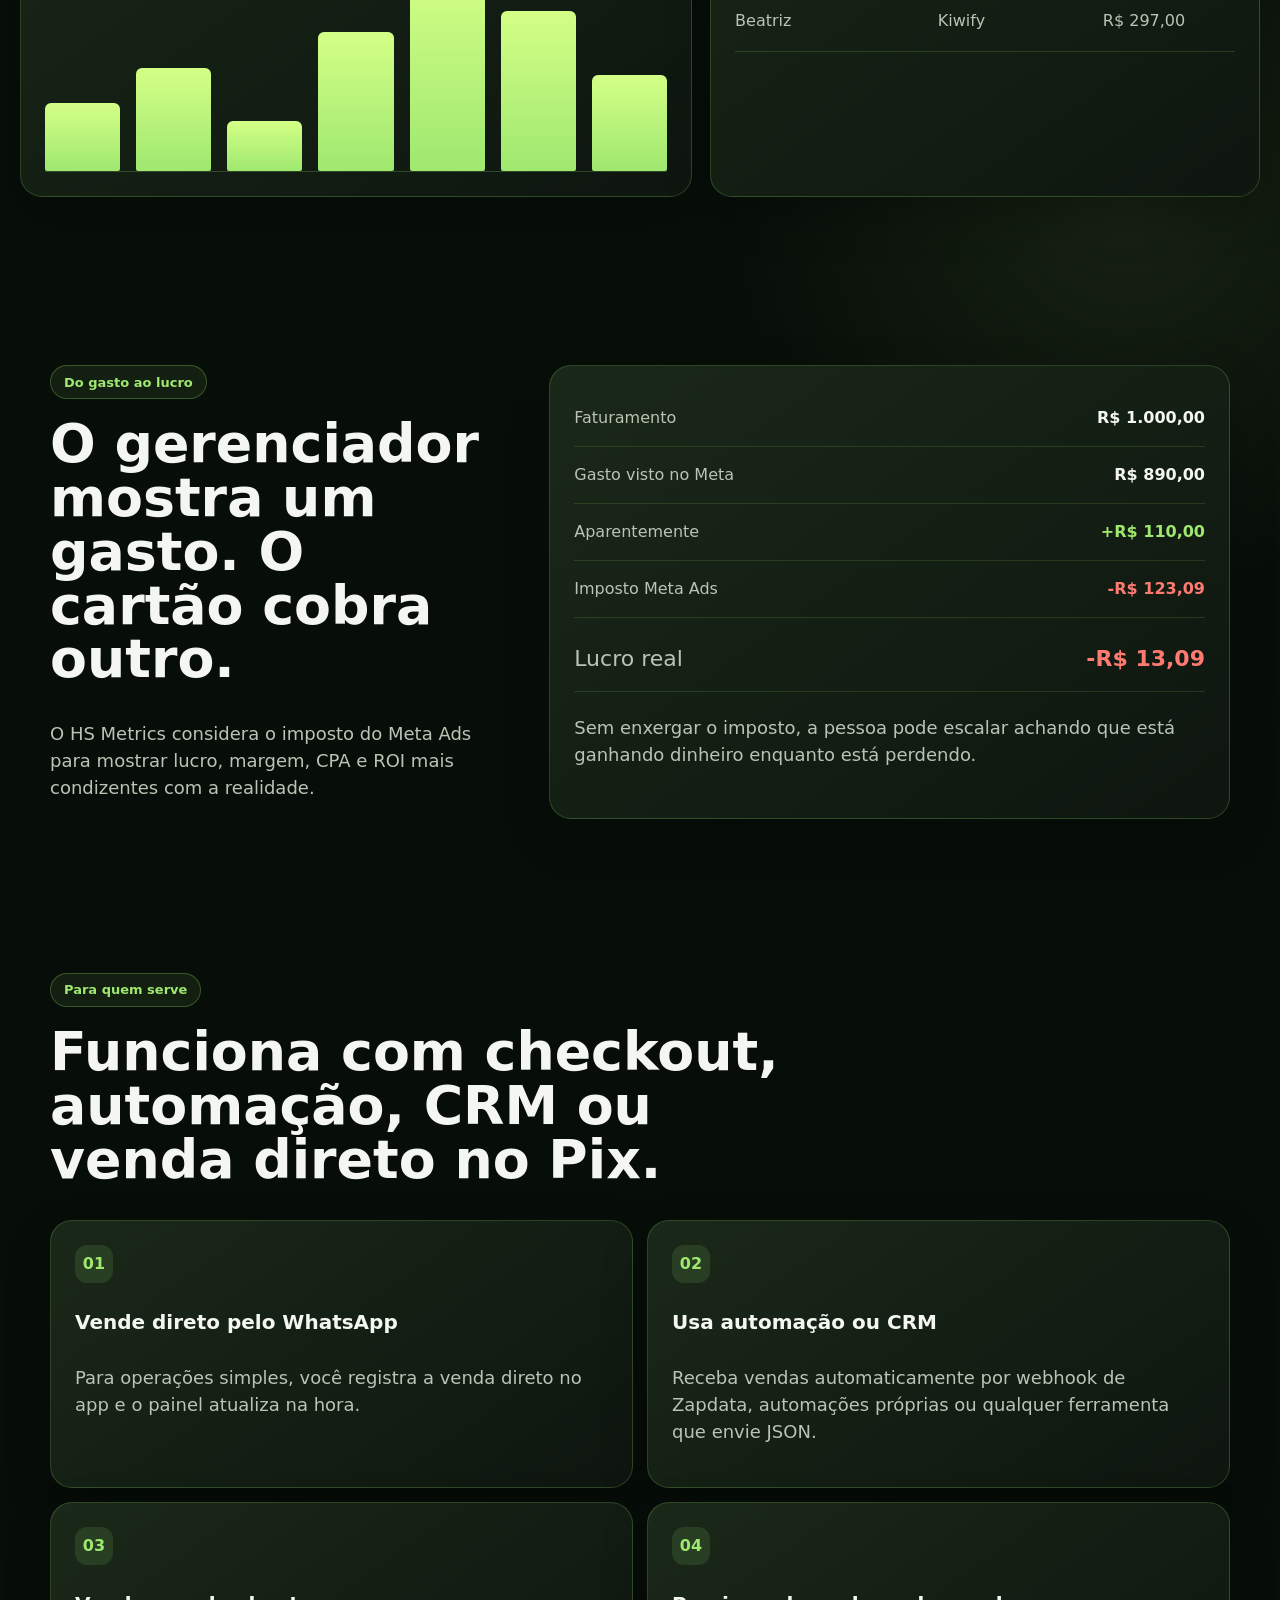
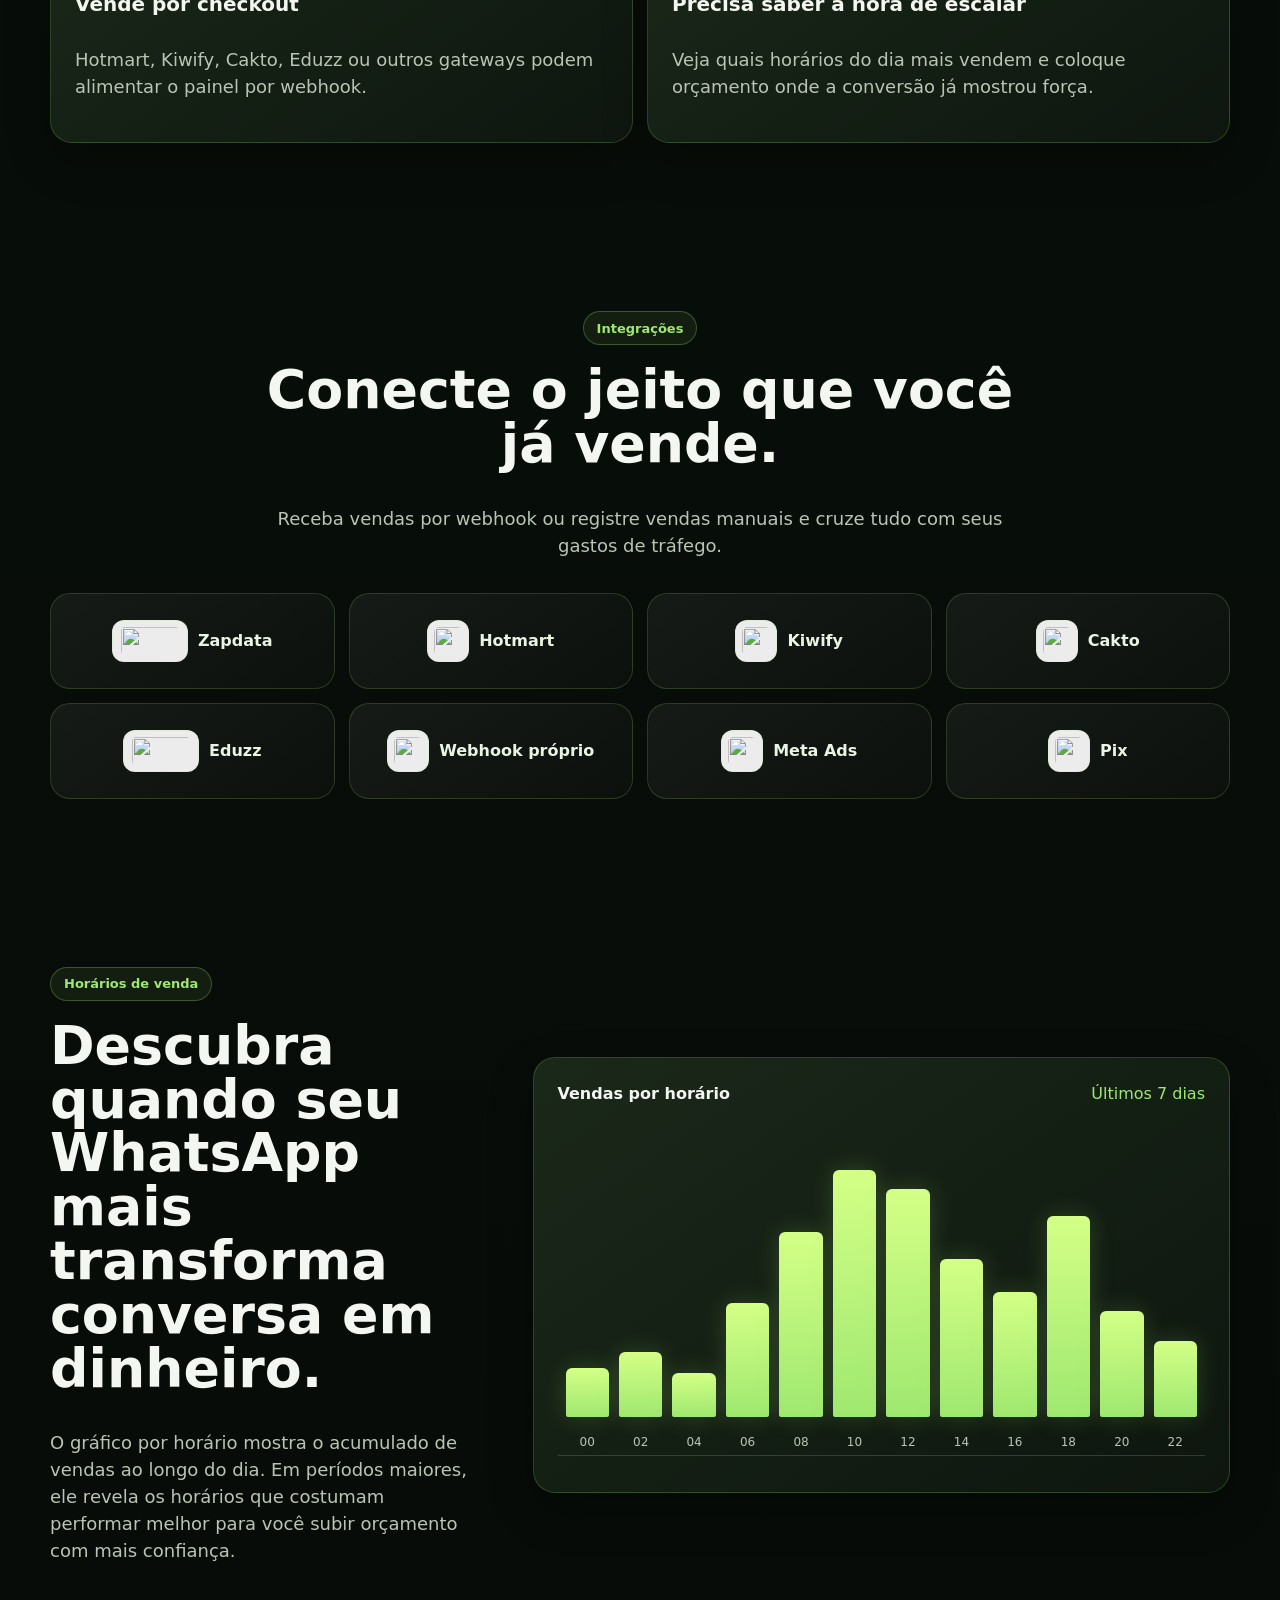
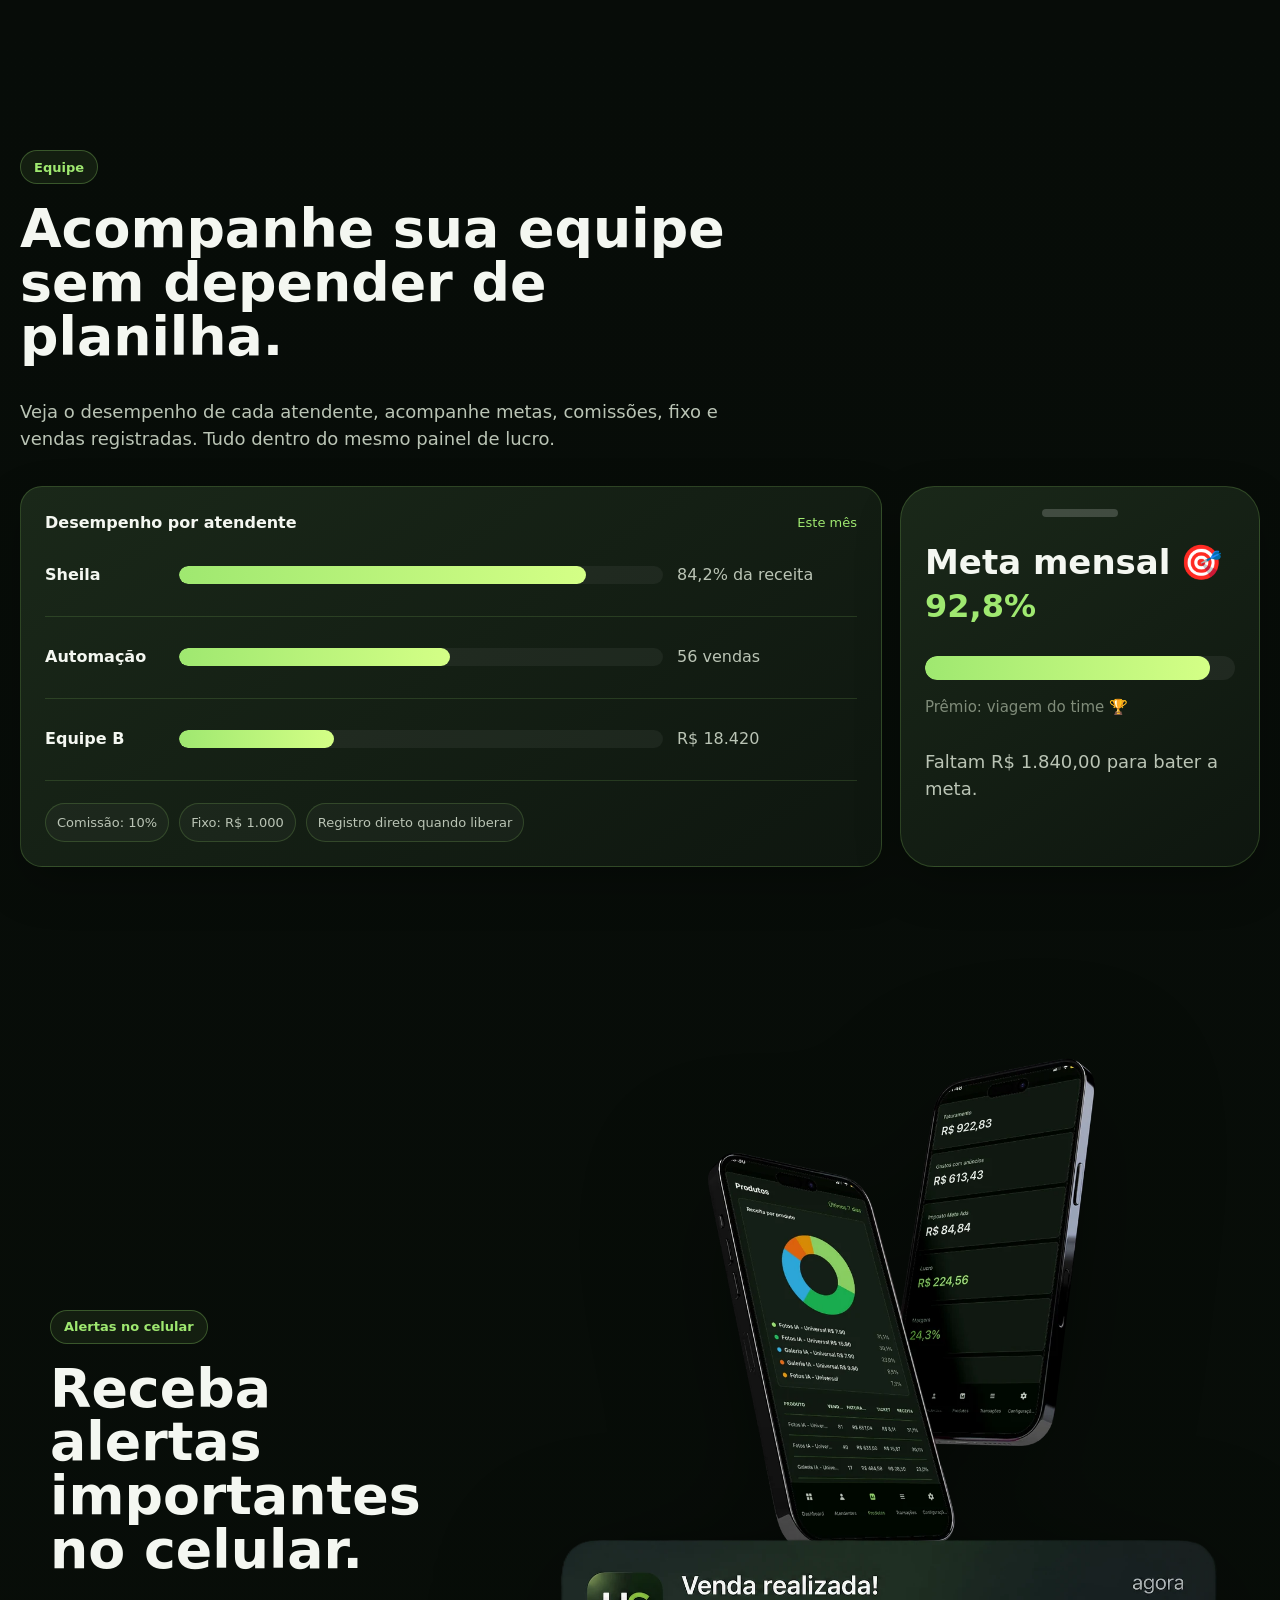
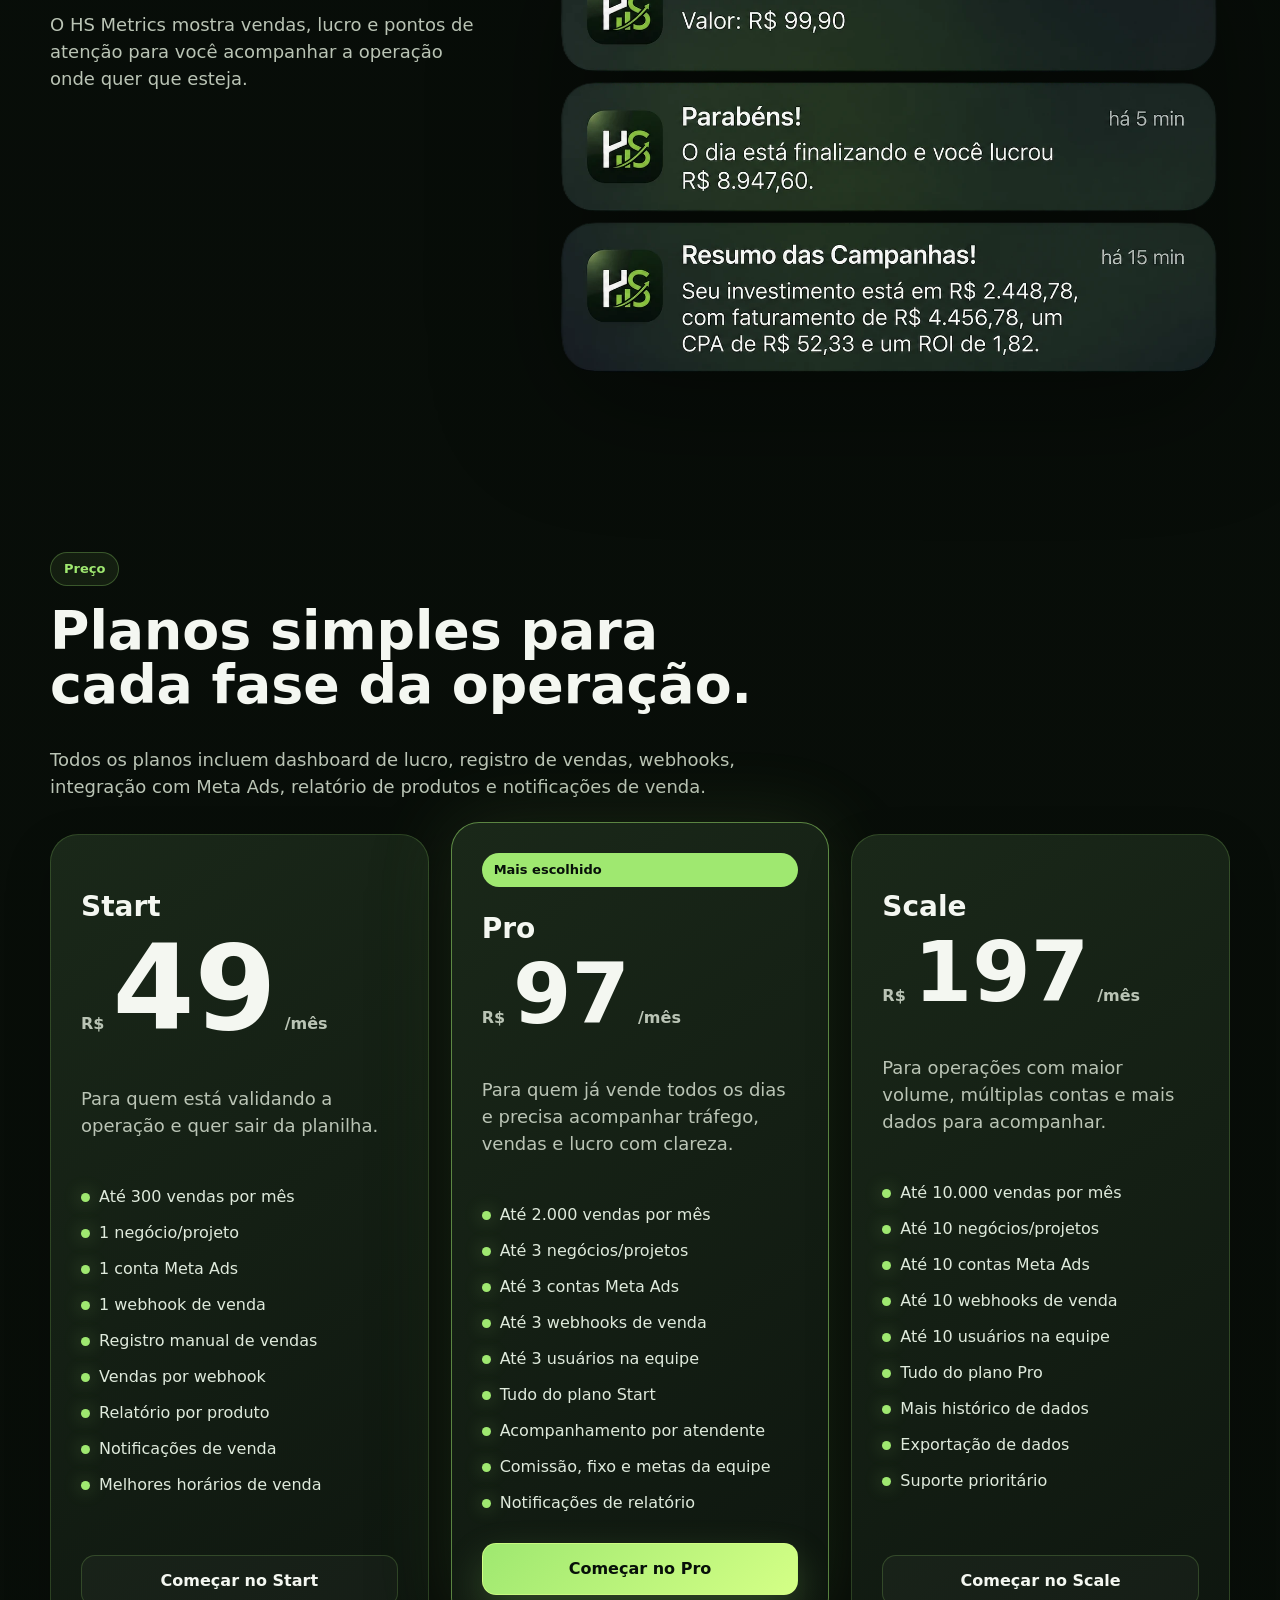
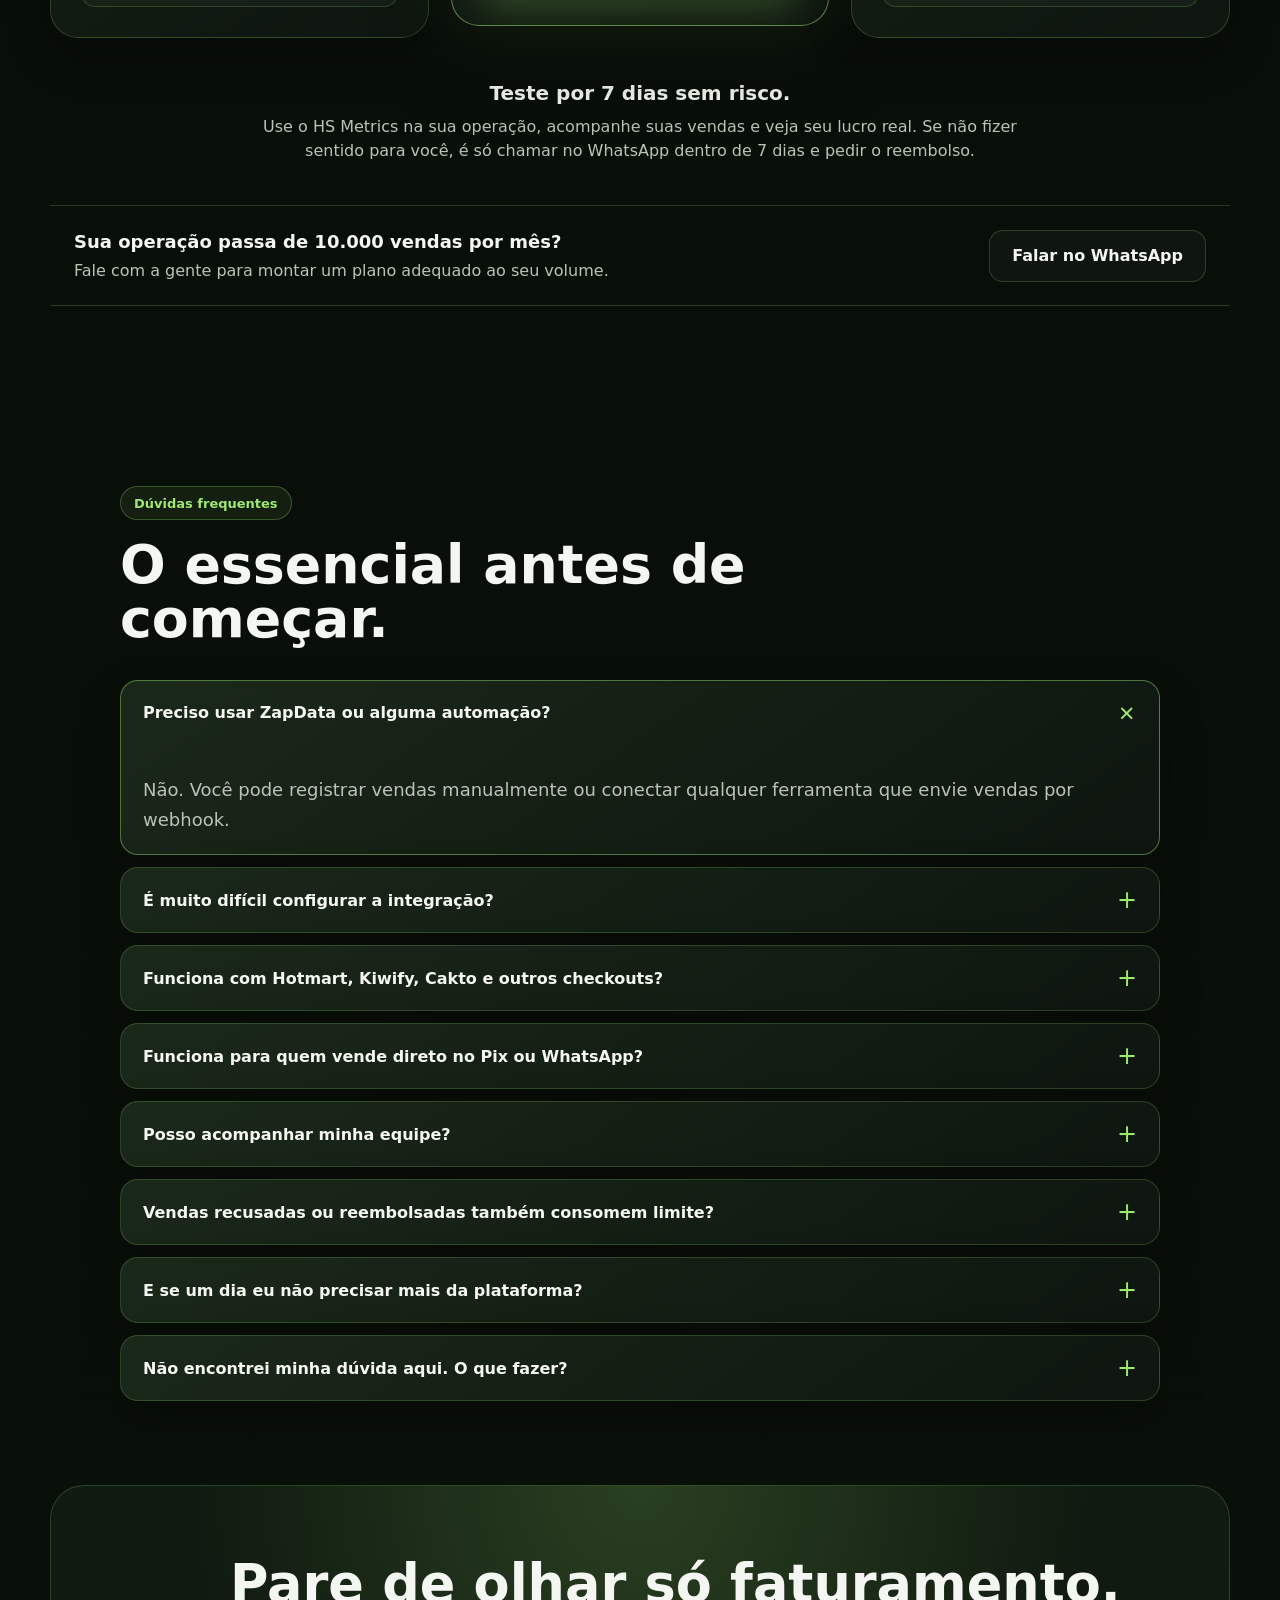
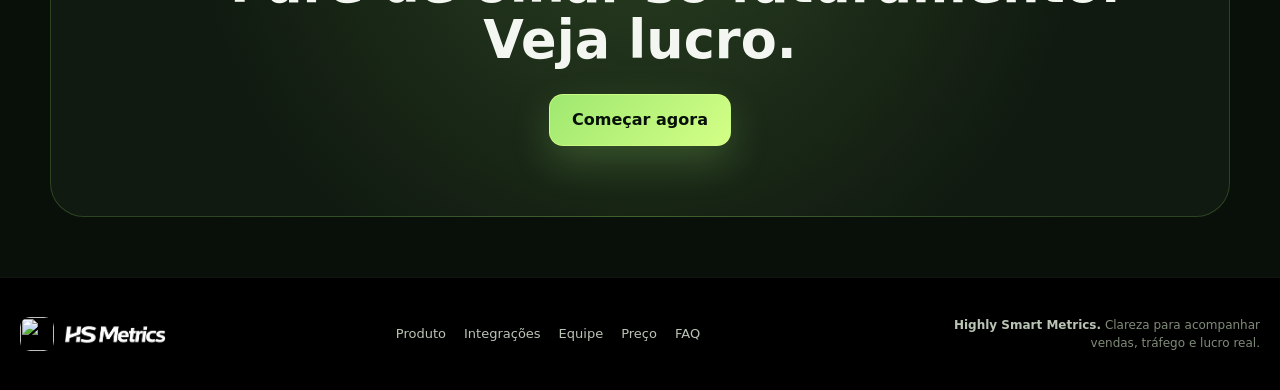
==== commit fa40912d: "Configure production domain" ====
--- a/index.html
+++ b/index.html
@@ -6,18 +6,18 @@
     <meta name="theme-color" content="#071009">
     <title>HS Metrics | Lucro real no seu bolso</title>
     <meta name="description" content="Acompanhe vendas do WhatsApp, Pix, webhooks, gastos, imposto do Meta Ads, produtos e lucro real em um painel simples.">
-    <link rel="canonical" href="https://moreirahype.github.io/hsmetrics/">
+    <link rel="canonical" href="https://hsmetrics.com.br/">
     <meta property="og:type" content="website">
     <meta property="og:locale" content="pt_BR">
     <meta property="og:site_name" content="HS Metrics">
     <meta property="og:title" content="HS Metrics | Lucro real no seu bolso">
     <meta property="og:description" content="Acompanhe vendas do WhatsApp, Pix, tráfego, produtos, equipe e lucro real em um painel simples.">
-    <meta property="og:url" content="https://moreirahype.github.io/hsmetrics/">
-    <meta property="og:image" content="https://moreirahype.github.io/hsmetrics/assets/landing-macbook-final.webp">
+    <meta property="og:url" content="https://hsmetrics.com.br/">
+    <meta property="og:image" content="https://hsmetrics.com.br/assets/landing-macbook-final.webp">
     <meta name="twitter:card" content="summary_large_image">
     <meta name="twitter:title" content="HS Metrics | Lucro real no seu bolso">
     <meta name="twitter:description" content="Acompanhe vendas do WhatsApp, Pix, tráfego, produtos, equipe e lucro real em um painel simples.">
-    <meta name="twitter:image" content="https://moreirahype.github.io/hsmetrics/assets/landing-macbook-final.webp">
+    <meta name="twitter:image" content="https://hsmetrics.com.br/assets/landing-macbook-final.webp">
     <link rel="icon" href="./assets/icon-192.png" type="image/png">
     <link rel="apple-touch-icon" href="./assets/apple-touch-icon.png">
     <link rel="stylesheet" href="./styles.css">
@@ -297,7 +297,7 @@
               <li>Notificações de venda</li>
               <li>Melhores horários de venda</li>
             </ul>
-            <a class="ghost-button wide" href="https://wa.me/5561982803823?text=Oi%21%20Quero%20come%C3%A7ar%20no%20plano%20Start%20do%20HS%20Metrics." target="_blank" rel="noopener">Começar no Start</a>
+            <a class="ghost-button wide" href="https://pay.cakto.com.br/h4r62s7_952771" target="_blank" rel="noopener">Começar no Start</a>
           </article>
           <article class="price-card main-price" data-tilt>
             <span class="plan-badge">Mais escolhido</span>
@@ -319,7 +319,7 @@
               <li>Comissão, fixo e metas da equipe</li>
               <li>Notificações de relatório</li>
             </ul>
-            <a class="primary-button wide" href="https://wa.me/5561982803823?text=Oi%21%20Quero%20come%C3%A7ar%20no%20plano%20Pro%20do%20HS%20Metrics." target="_blank" rel="noopener">Começar no Pro</a>
+            <a class="primary-button wide" href="https://pay.cakto.com.br/oixhyin" target="_blank" rel="noopener">Começar no Pro</a>
           </article>
           <article class="price-card" data-tilt>
             <h3>Scale</h3>
@@ -340,7 +340,7 @@
               <li>Exportação de dados</li>
               <li>Suporte prioritário</li>
             </ul>
-            <a class="ghost-button wide" href="https://wa.me/5561982803823?text=Oi%21%20Quero%20come%C3%A7ar%20no%20plano%20Scale%20do%20HS%20Metrics." target="_blank" rel="noopener">Começar no Scale</a>
+            <a class="ghost-button wide" href="https://pay.cakto.com.br/tqkptgd" target="_blank" rel="noopener">Começar no Scale</a>
           </article>
         </div>
         <div class="guarantee-box">
@@ -367,6 +367,10 @@
             <p>Não. Você pode registrar vendas manualmente ou conectar qualquer ferramenta que envie vendas por webhook.</p>
           </details>
           <details>
+            <summary>É muito difícil configurar a integração?</summary>
+            <p>Não. O processo foi projetado para ser simples: basta seguir o passo a passo disponibilizado e você termina a configuração em menos de 5 minutos.</p>
+          </details>
+          <details>
             <summary>Funciona com Hotmart, Kiwify, Cakto e outros checkouts?</summary>
             <p>Sim. A ideia é receber as vendas por webhook e transformar esses dados em métricas de lucro, produto, origem e horário.</p>
           </details>
@@ -379,20 +383,16 @@
             <p>Sim. Nos planos Pro e Scale você pode acompanhar atendentes, metas, comissões, fixo e desempenho por pessoa.</p>
           </details>
           <details>
-            <summary>Por que o imposto do Meta Ads importa?</summary>
-            <p>Porque o gasto que aparece no gerenciador pode ser menor que o valor cobrado no cartão. O HS Metrics considera esse imposto para mostrar um lucro mais condizente com a realidade.</p>
-          </details>
-          <details>
-            <summary>O que acontece se eu passar do limite de vendas do plano?</summary>
-            <p>Se sua operação crescer, você pode mudar para o próximo plano. Para volumes acima de 10.000 vendas por mês, fale com a gente para um plano personalizado.</p>
-          </details>
-          <details>
-            <summary>Tem teste grátis?</summary>
-            <p>Não usamos teste grátis sem pagamento. Você começa normalmente e tem 7 dias de garantia. Se a plataforma não fizer sentido para sua operação, pode pedir reembolso pelo WhatsApp dentro desse prazo.</p>
-          </details>
-          <details>
-            <summary>Funciona no celular?</summary>
-            <p>Sim. O HS Metrics será um PWA, então você poderá adicionar à tela inicial e usar como app.</p>
+            <summary>Vendas recusadas ou reembolsadas também consomem limite?</summary>
+            <p>Não. Se uma venda for recusada, reembolsada ou sofrer chargeback no período de cobrança, ela não será contabilizada no limite do plano. Contamos apenas vendas aprovadas.</p>
+          </details>
+          <details>
+            <summary>E se um dia eu não precisar mais da plataforma?</summary>
+            <p>Sem problemas. Você pode cancelar a qualquer momento, sem multas ou taxas adicionais.</p>
+          </details>
+          <details>
+            <summary>Não encontrei minha dúvida aqui. O que fazer?</summary>
+            <p>Entre em contato pelo WhatsApp <a href="https://wa.me/5561982803823" target="_blank" rel="noopener">(61) 98280-3823</a>. Estamos aqui para ajudar.</p>
           </details>
         </div>
       </section>
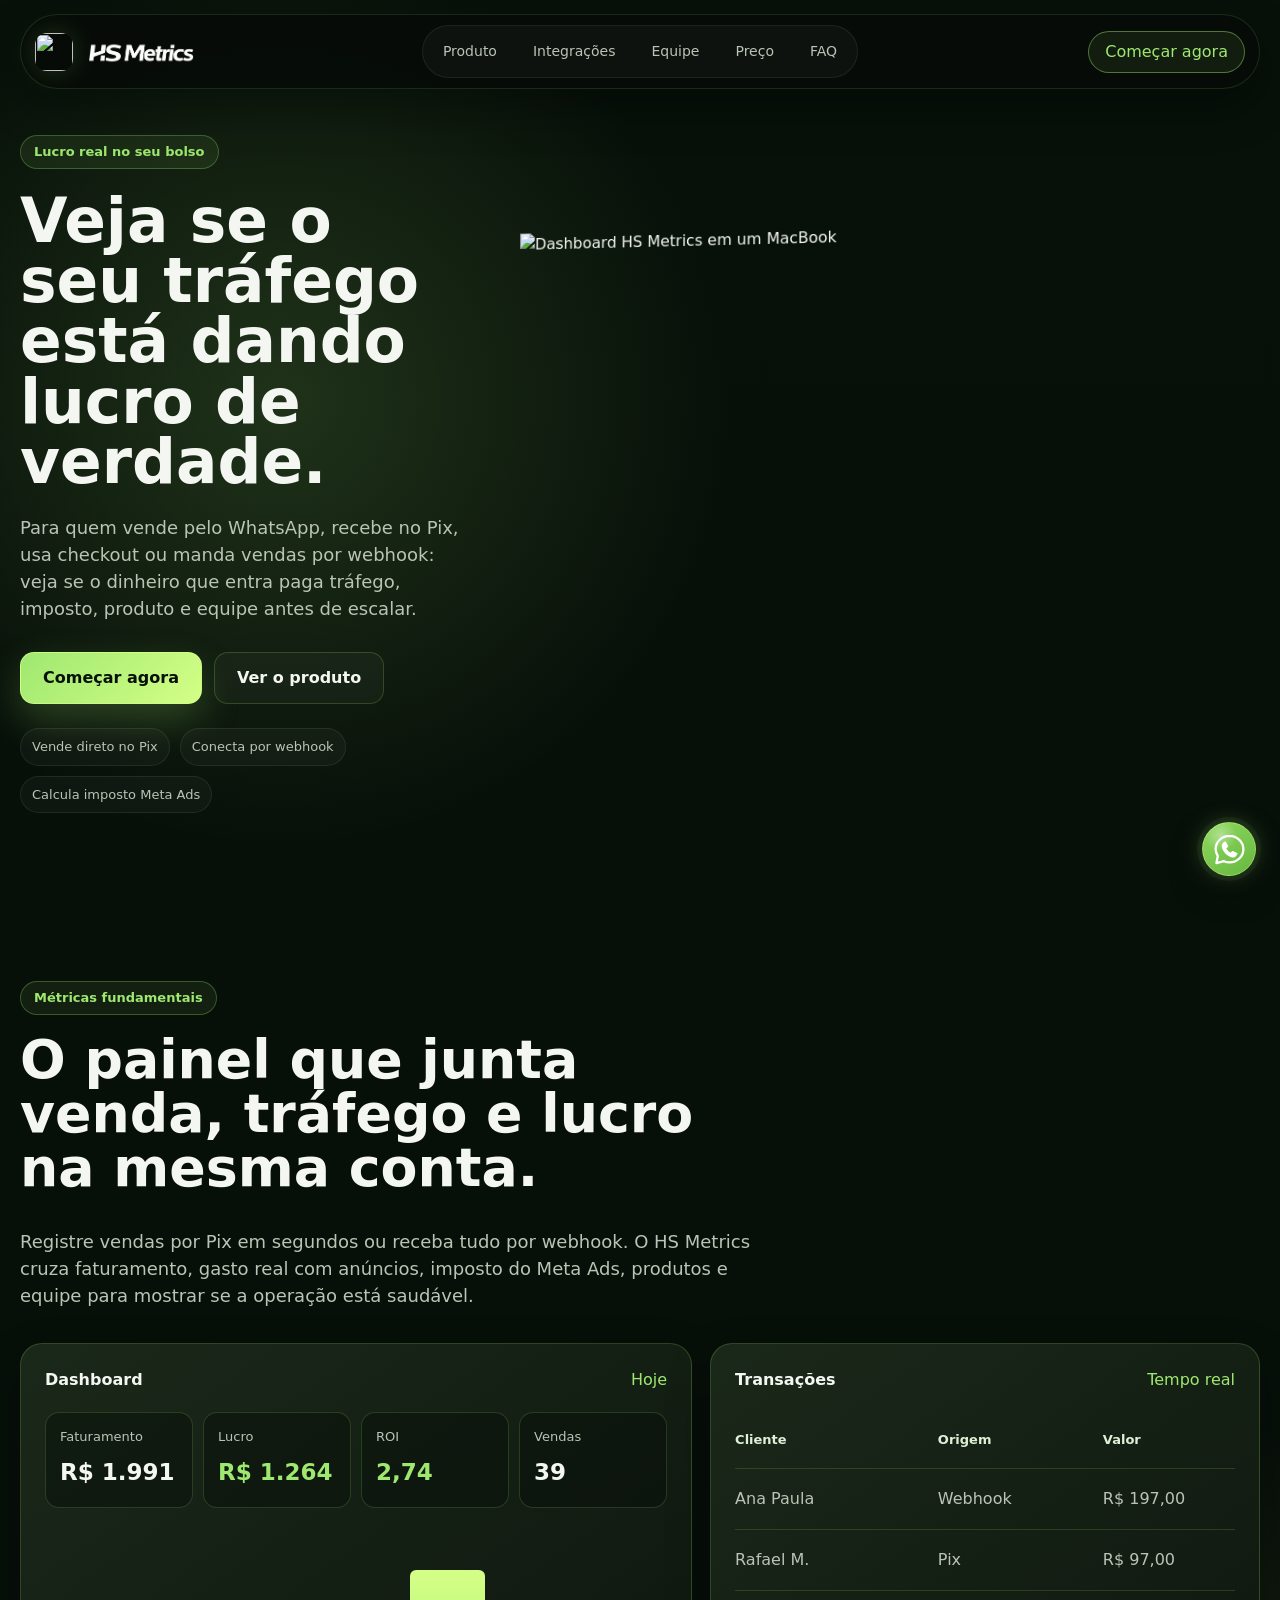
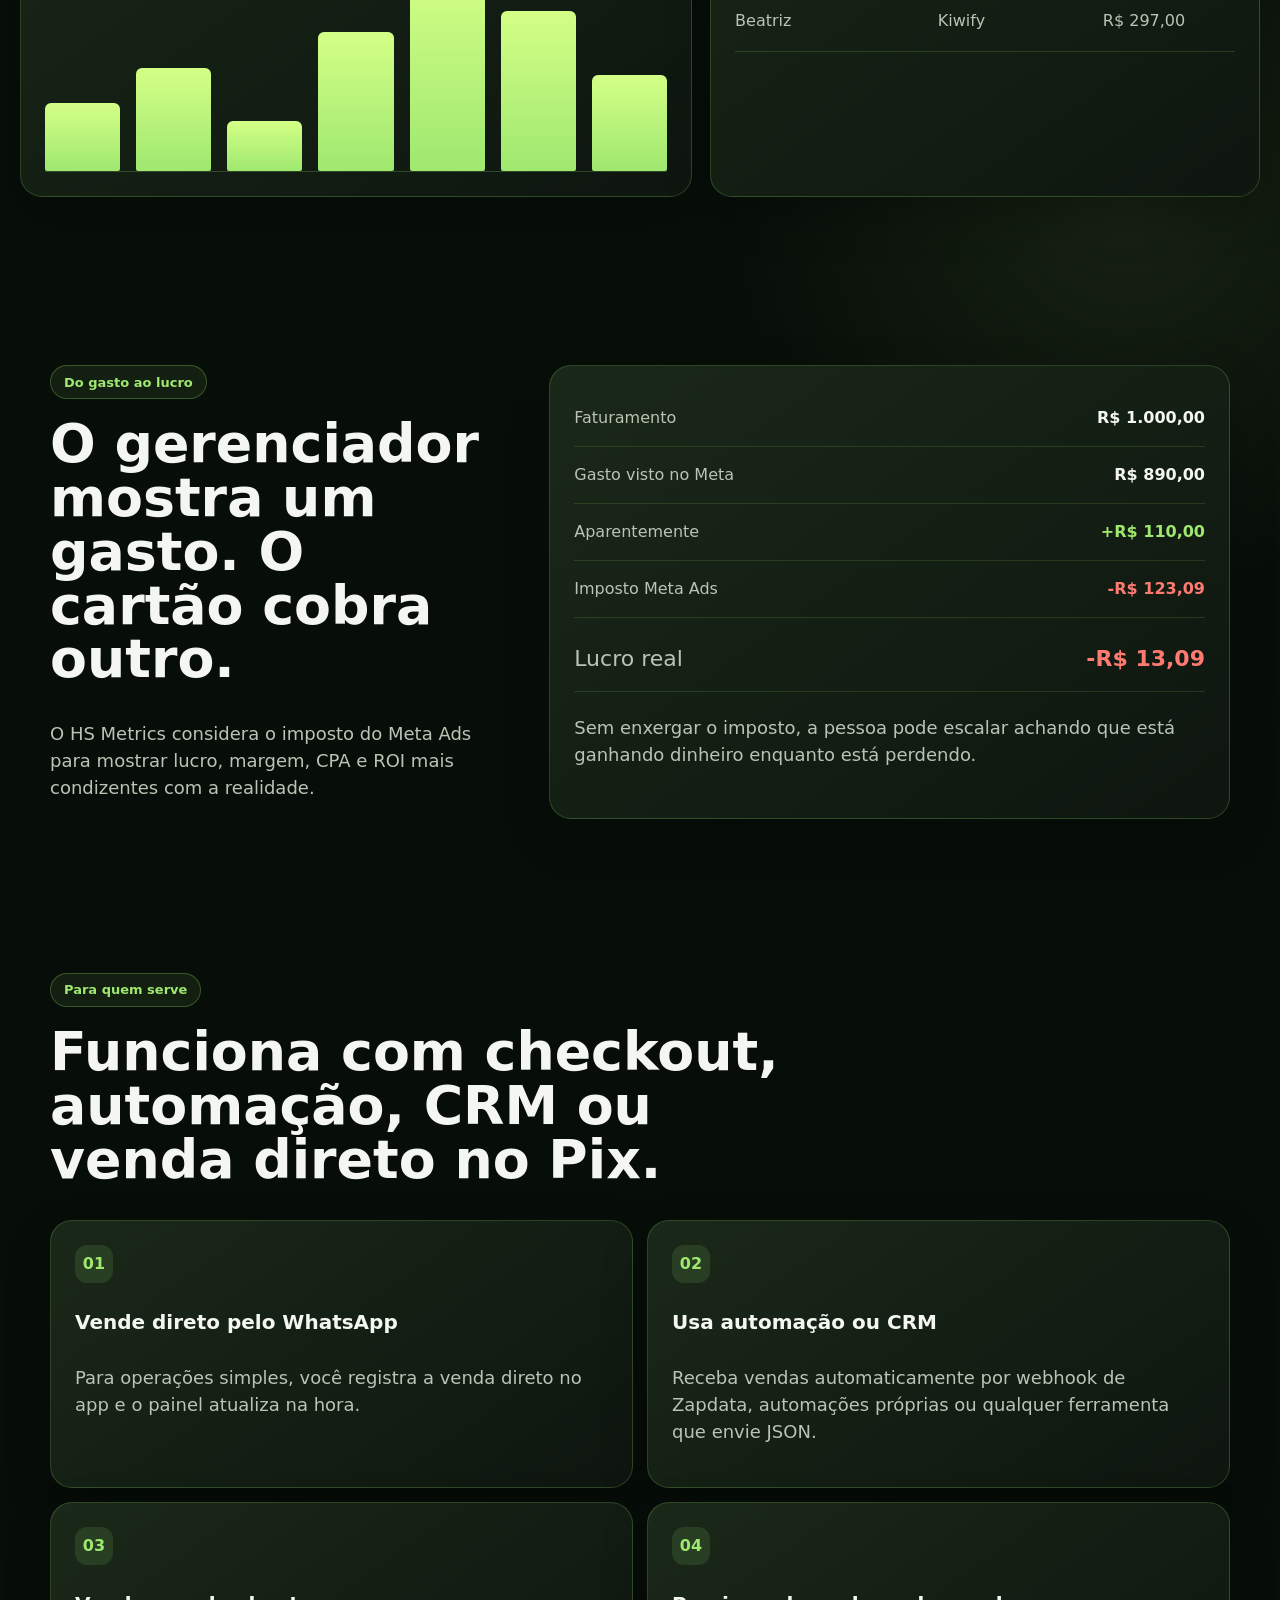
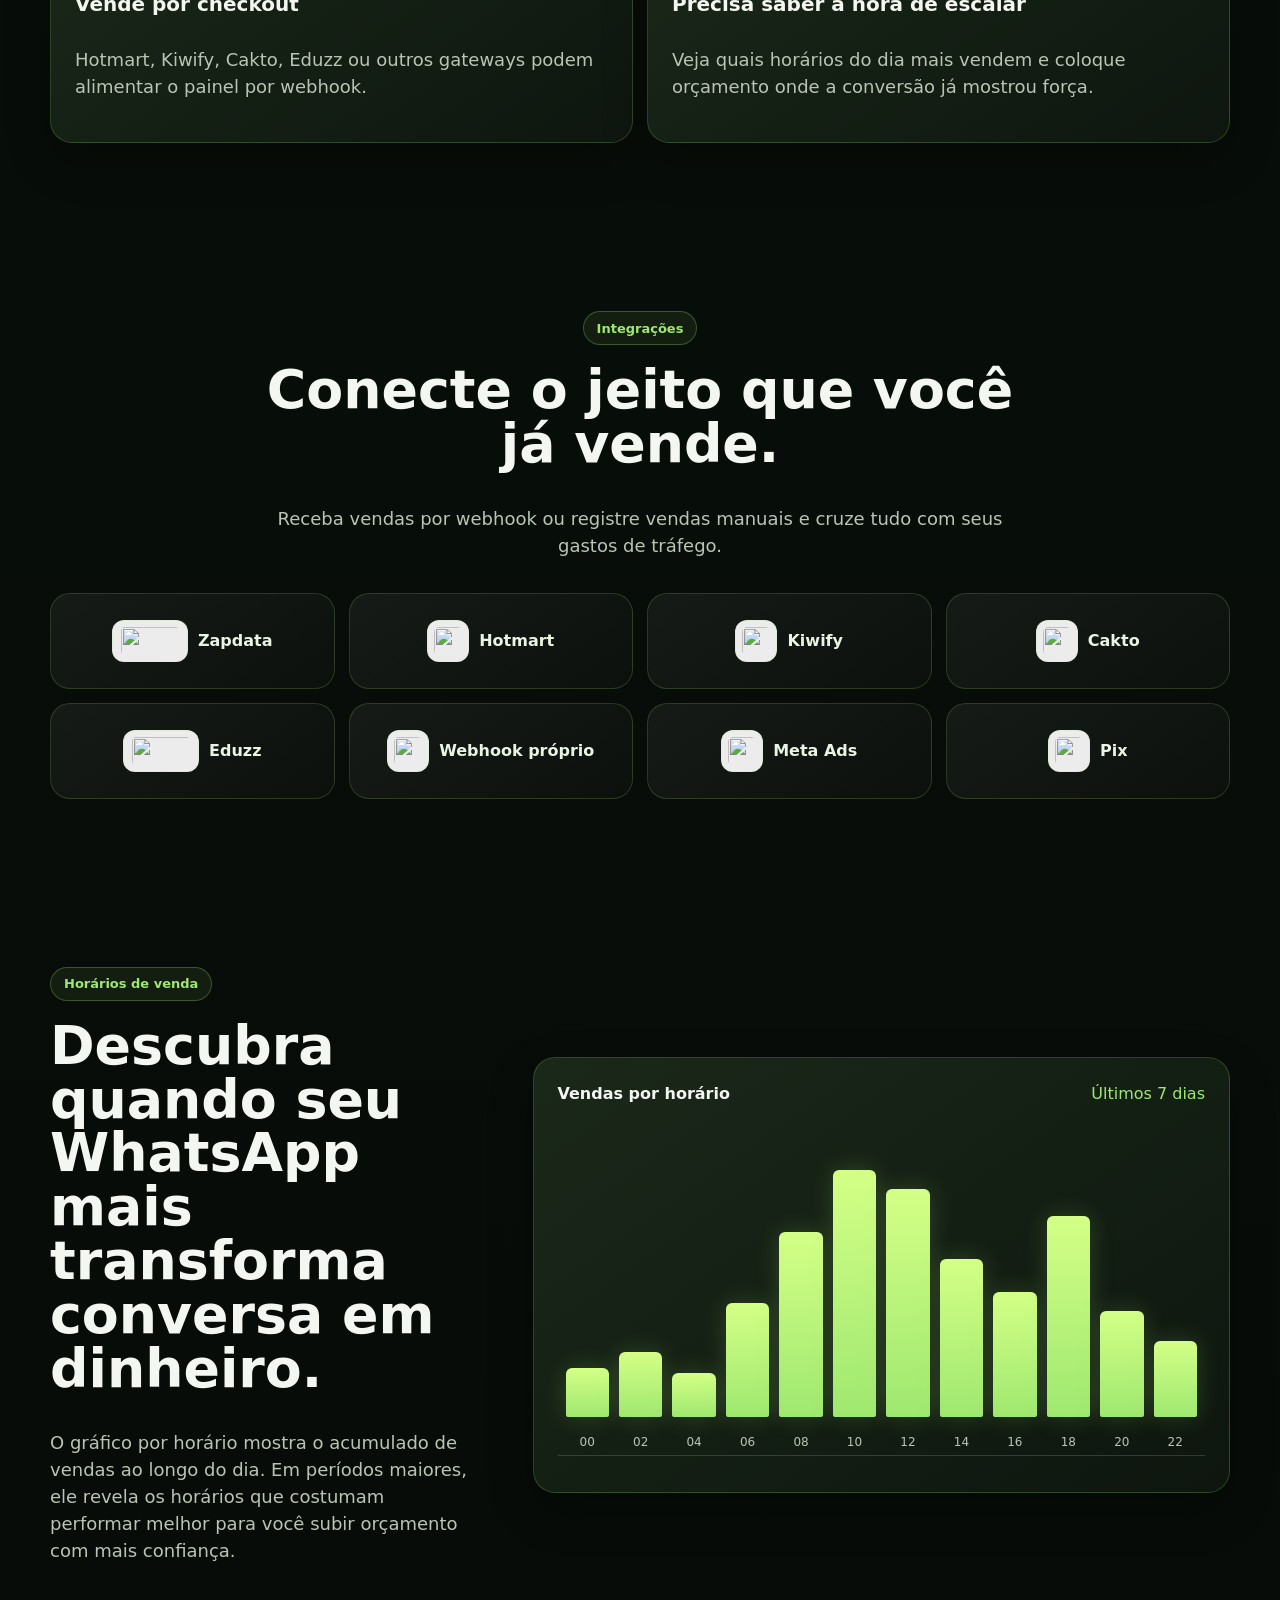
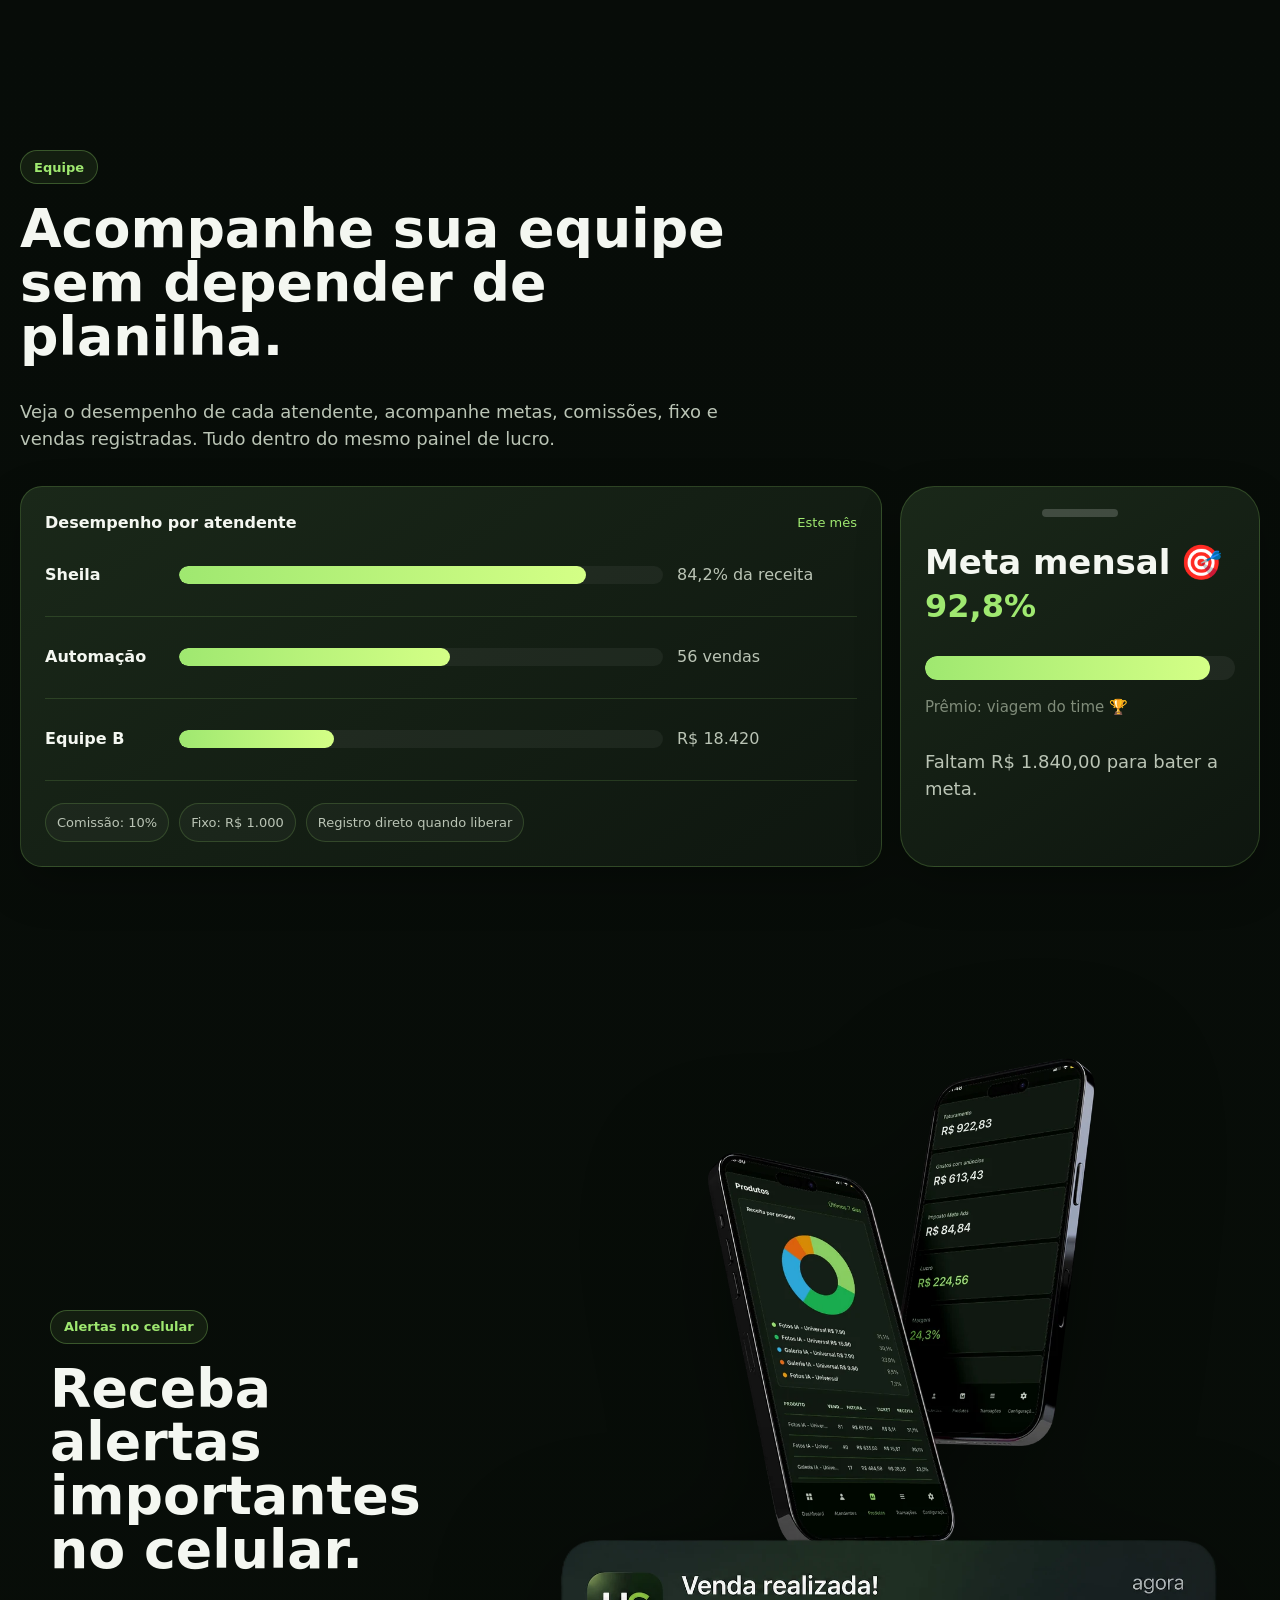
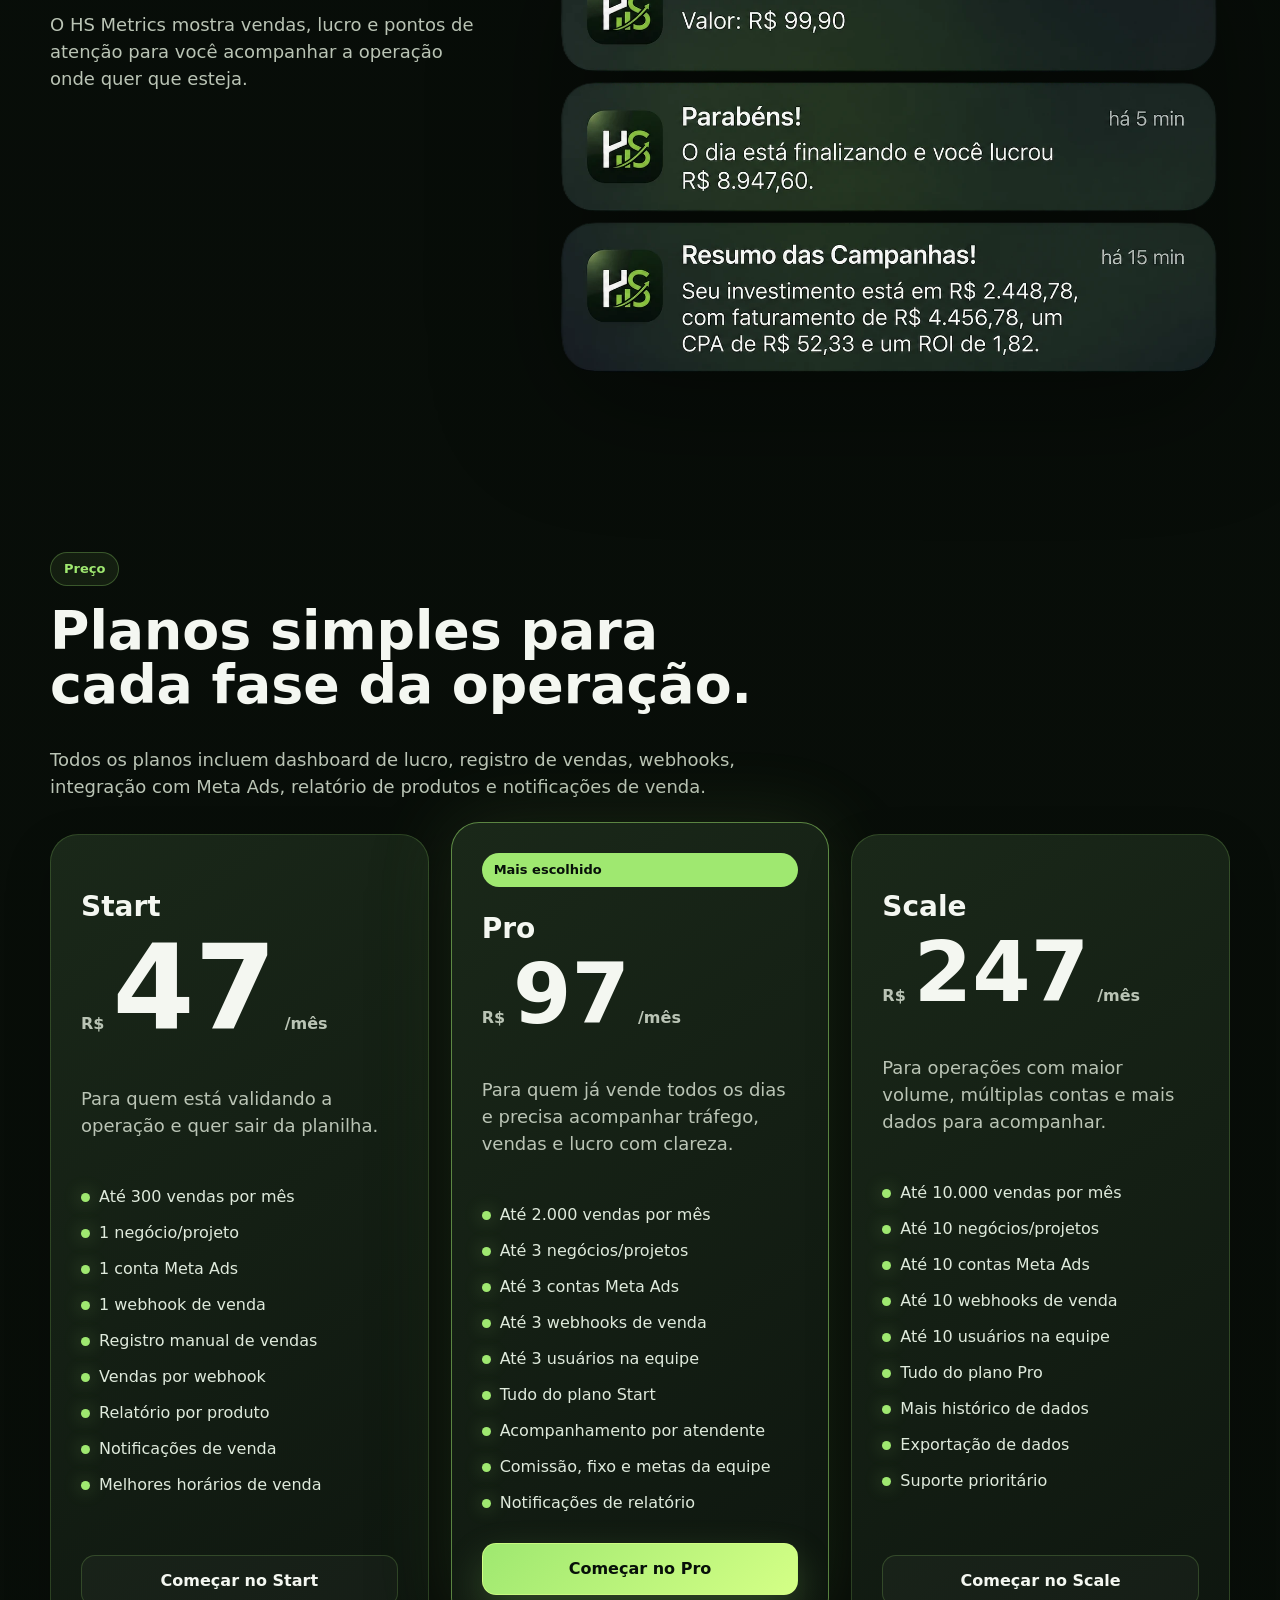
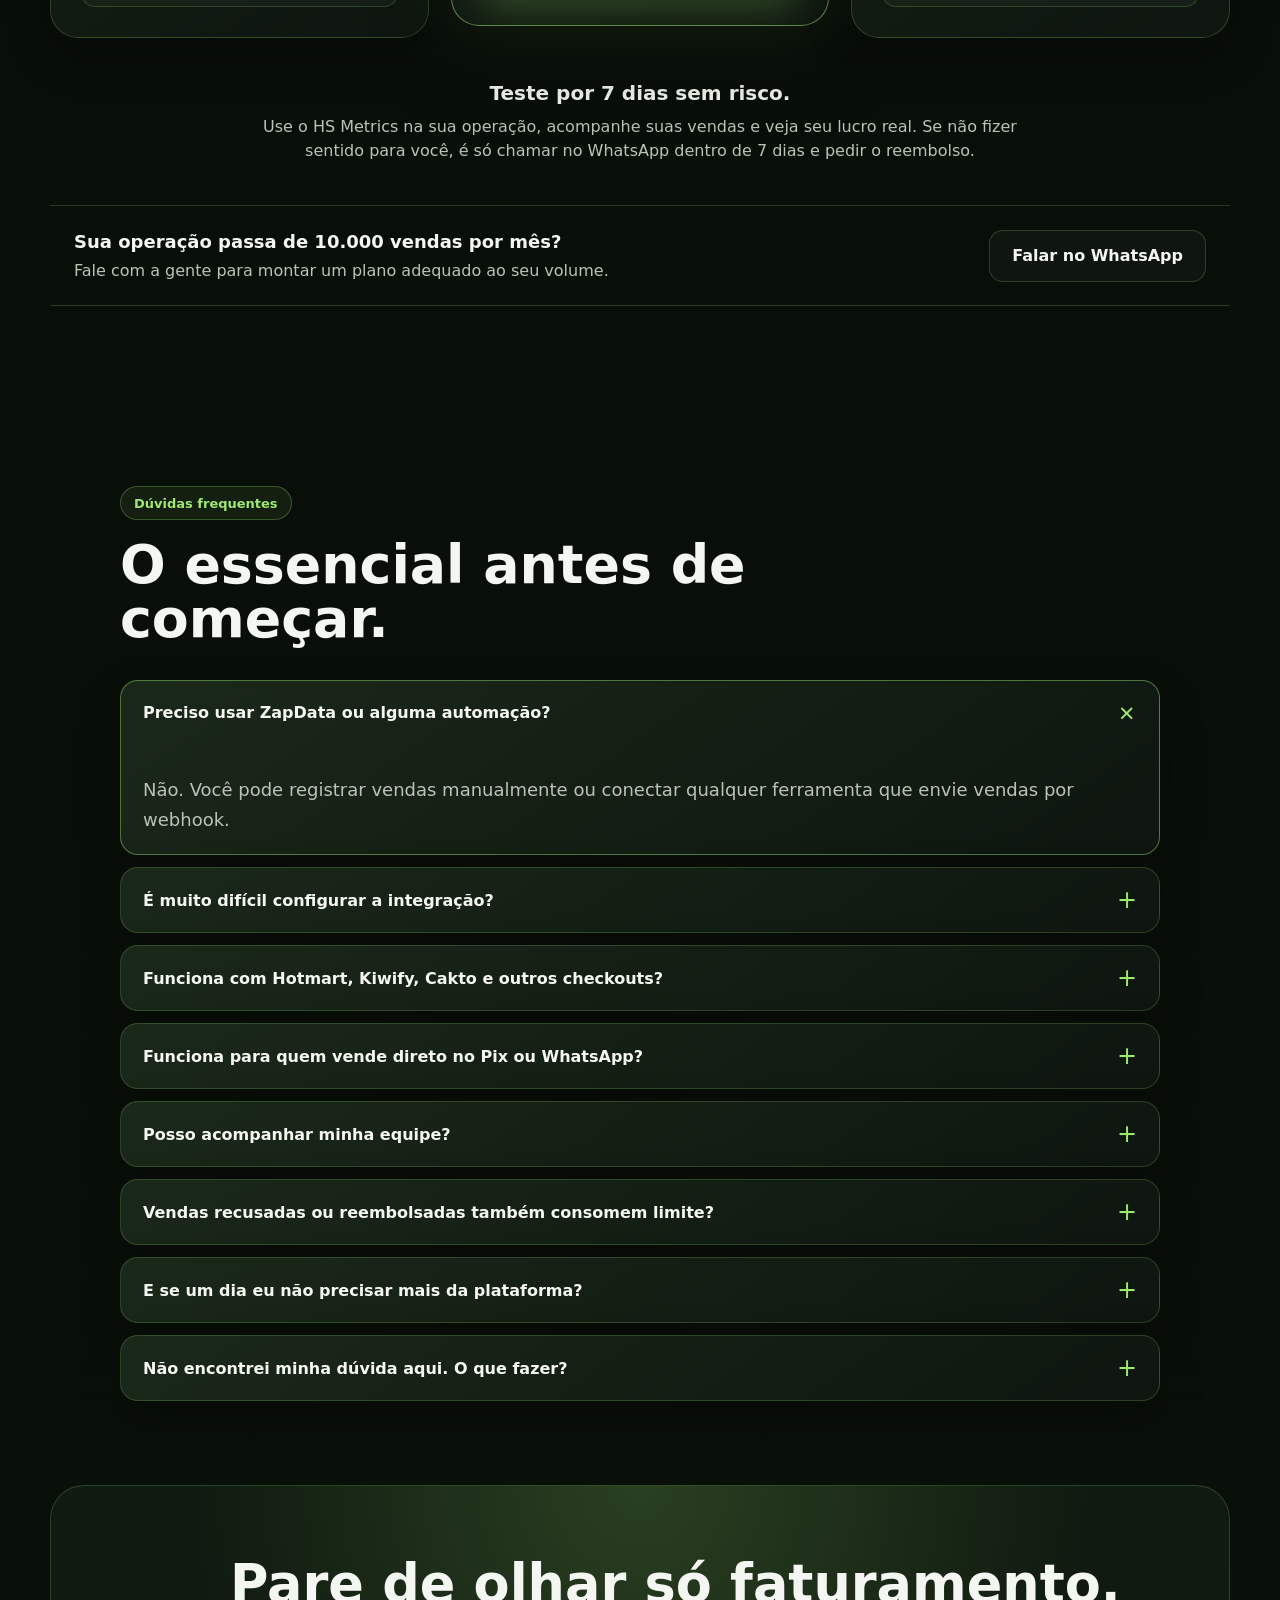
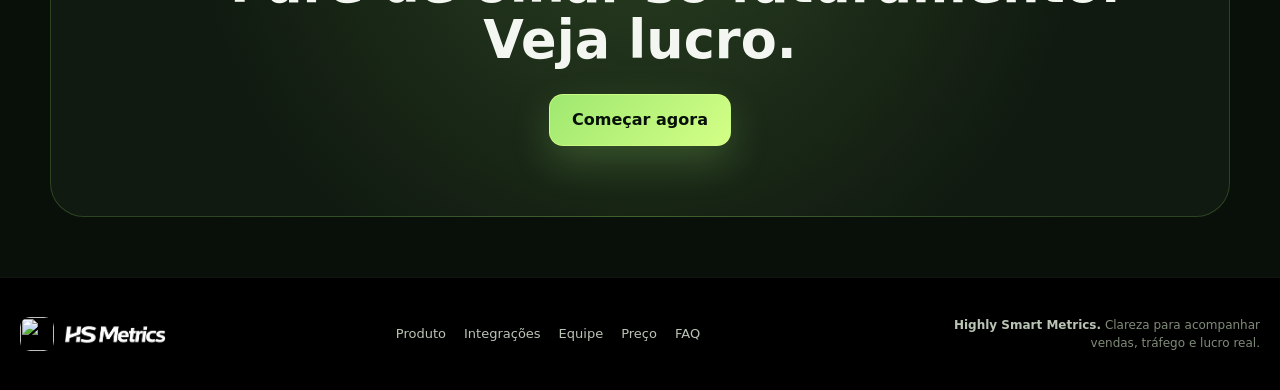
==== commit 223ff320: "Ajusta precos dos planos: Start R$47 e Scale R$247 Co-Authored-By: Claude Opus 4.8 <noreply@anthropi" ====
--- a/index.html
+++ b/index.html
@@ -282,7 +282,7 @@
             <h3>Start</h3>
             <div class="price">
               <span>R$</span>
-              <strong>49</strong>
+              <strong>47</strong>
               <em>/mês</em>
             </div>
             <p>Para quem está validando a operação e quer sair da planilha.</p>
@@ -325,7 +325,7 @@
             <h3>Scale</h3>
             <div class="price compact">
               <span>R$</span>
-              <strong>197</strong>
+              <strong>247</strong>
               <em>/mês</em>
             </div>
             <p>Para operações com maior volume, múltiplas contas e mais dados para acompanhar.</p>
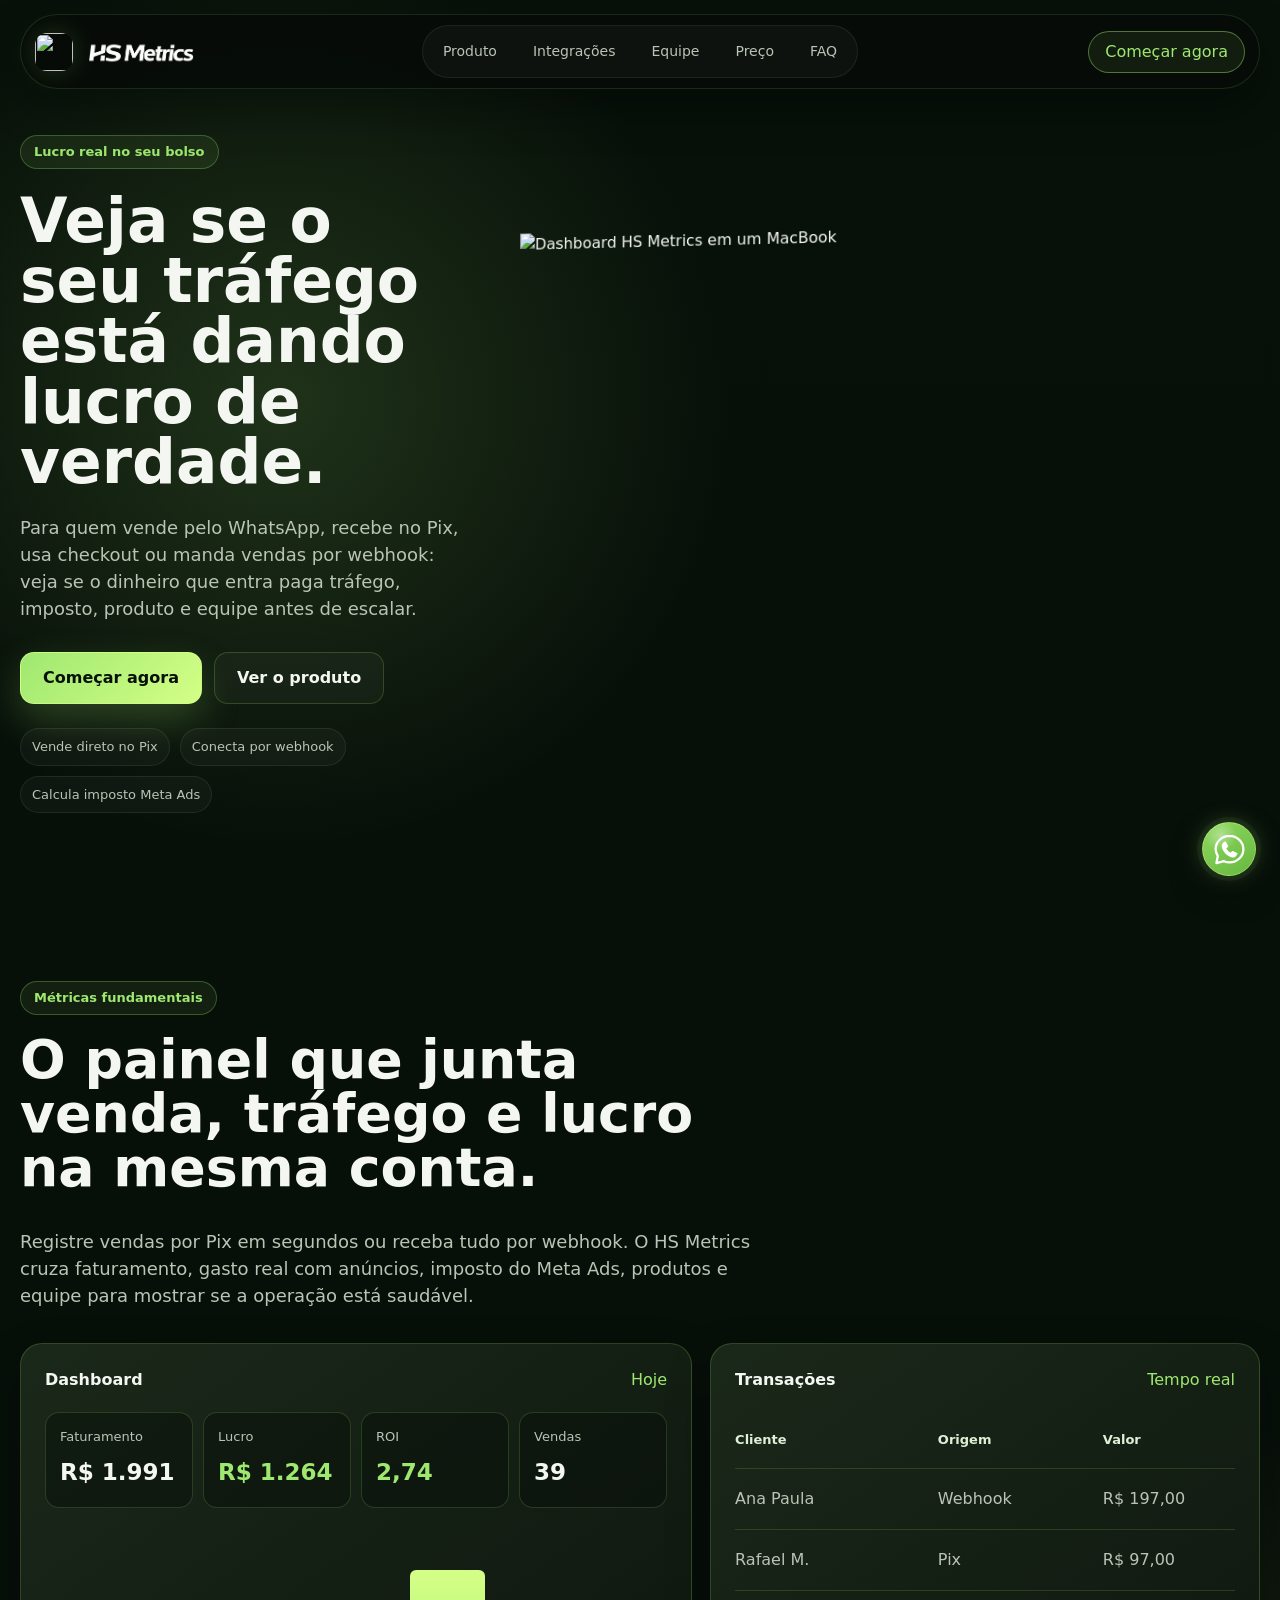
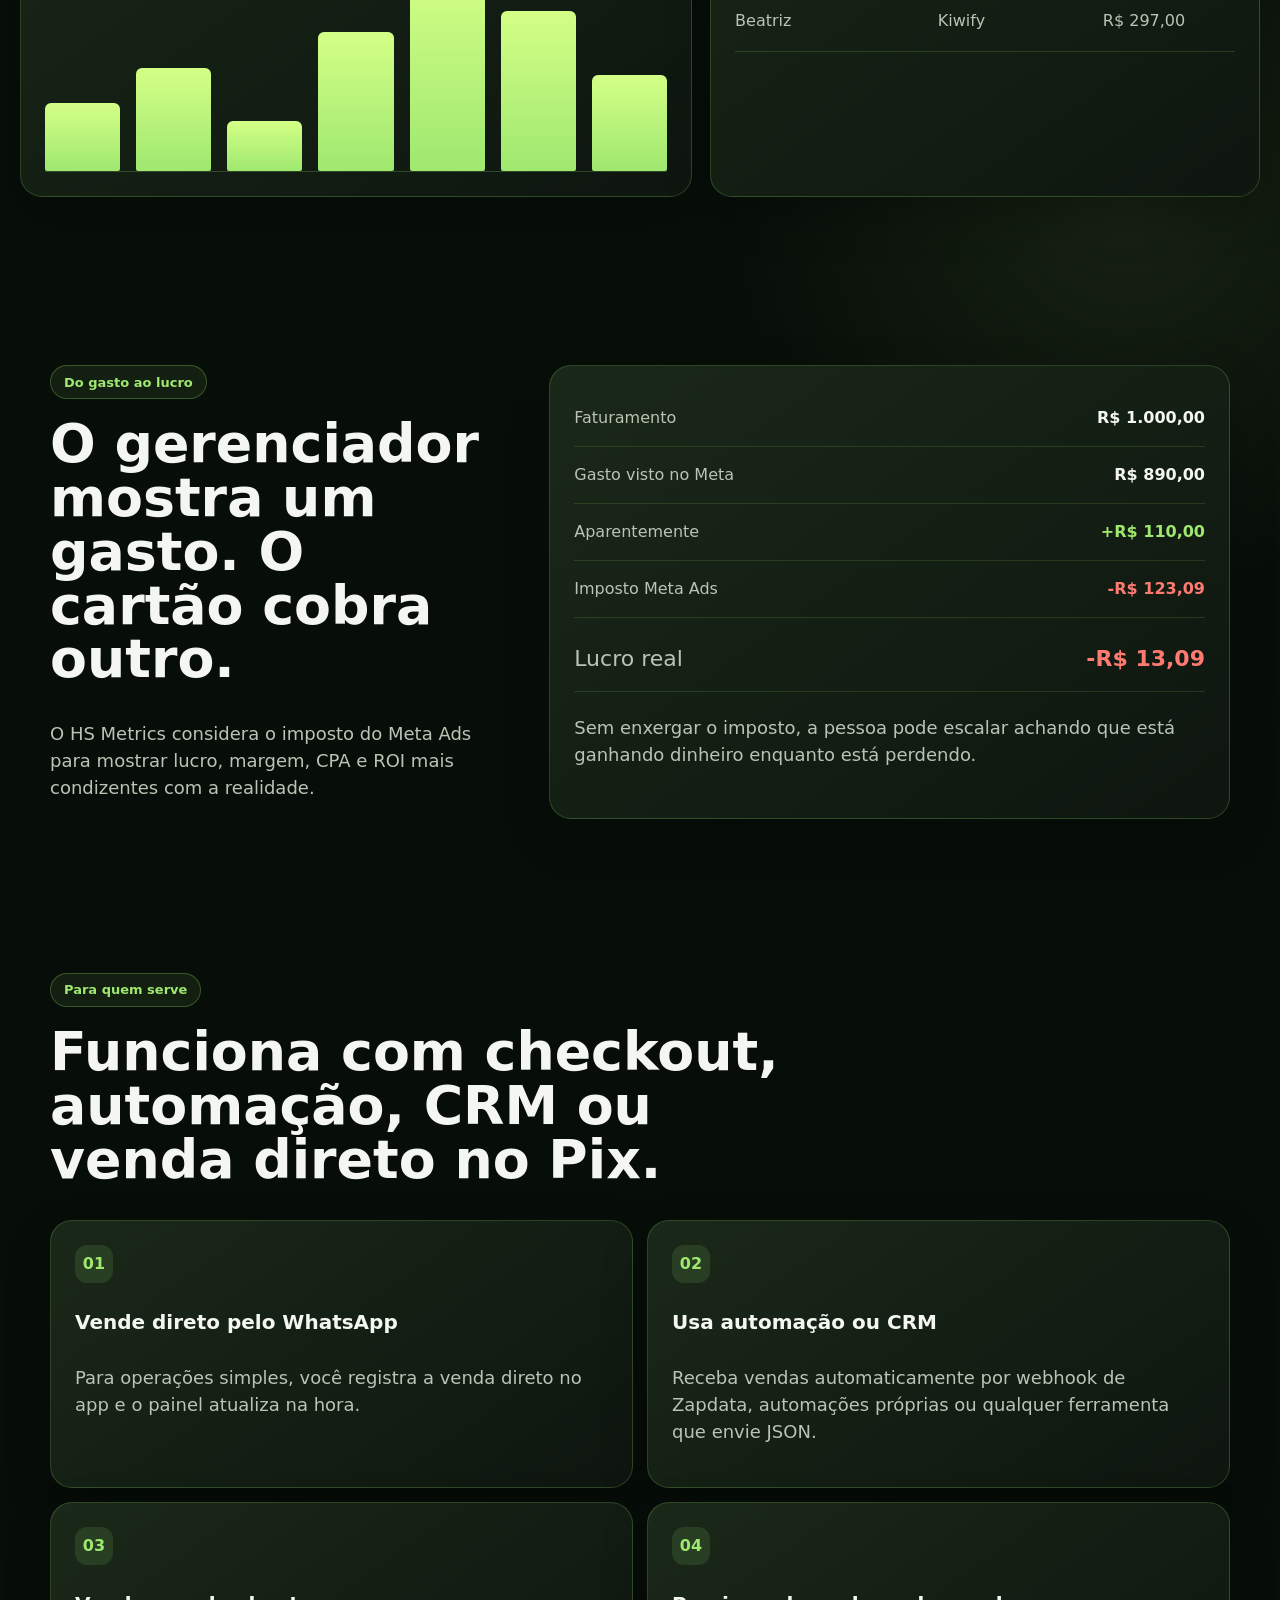
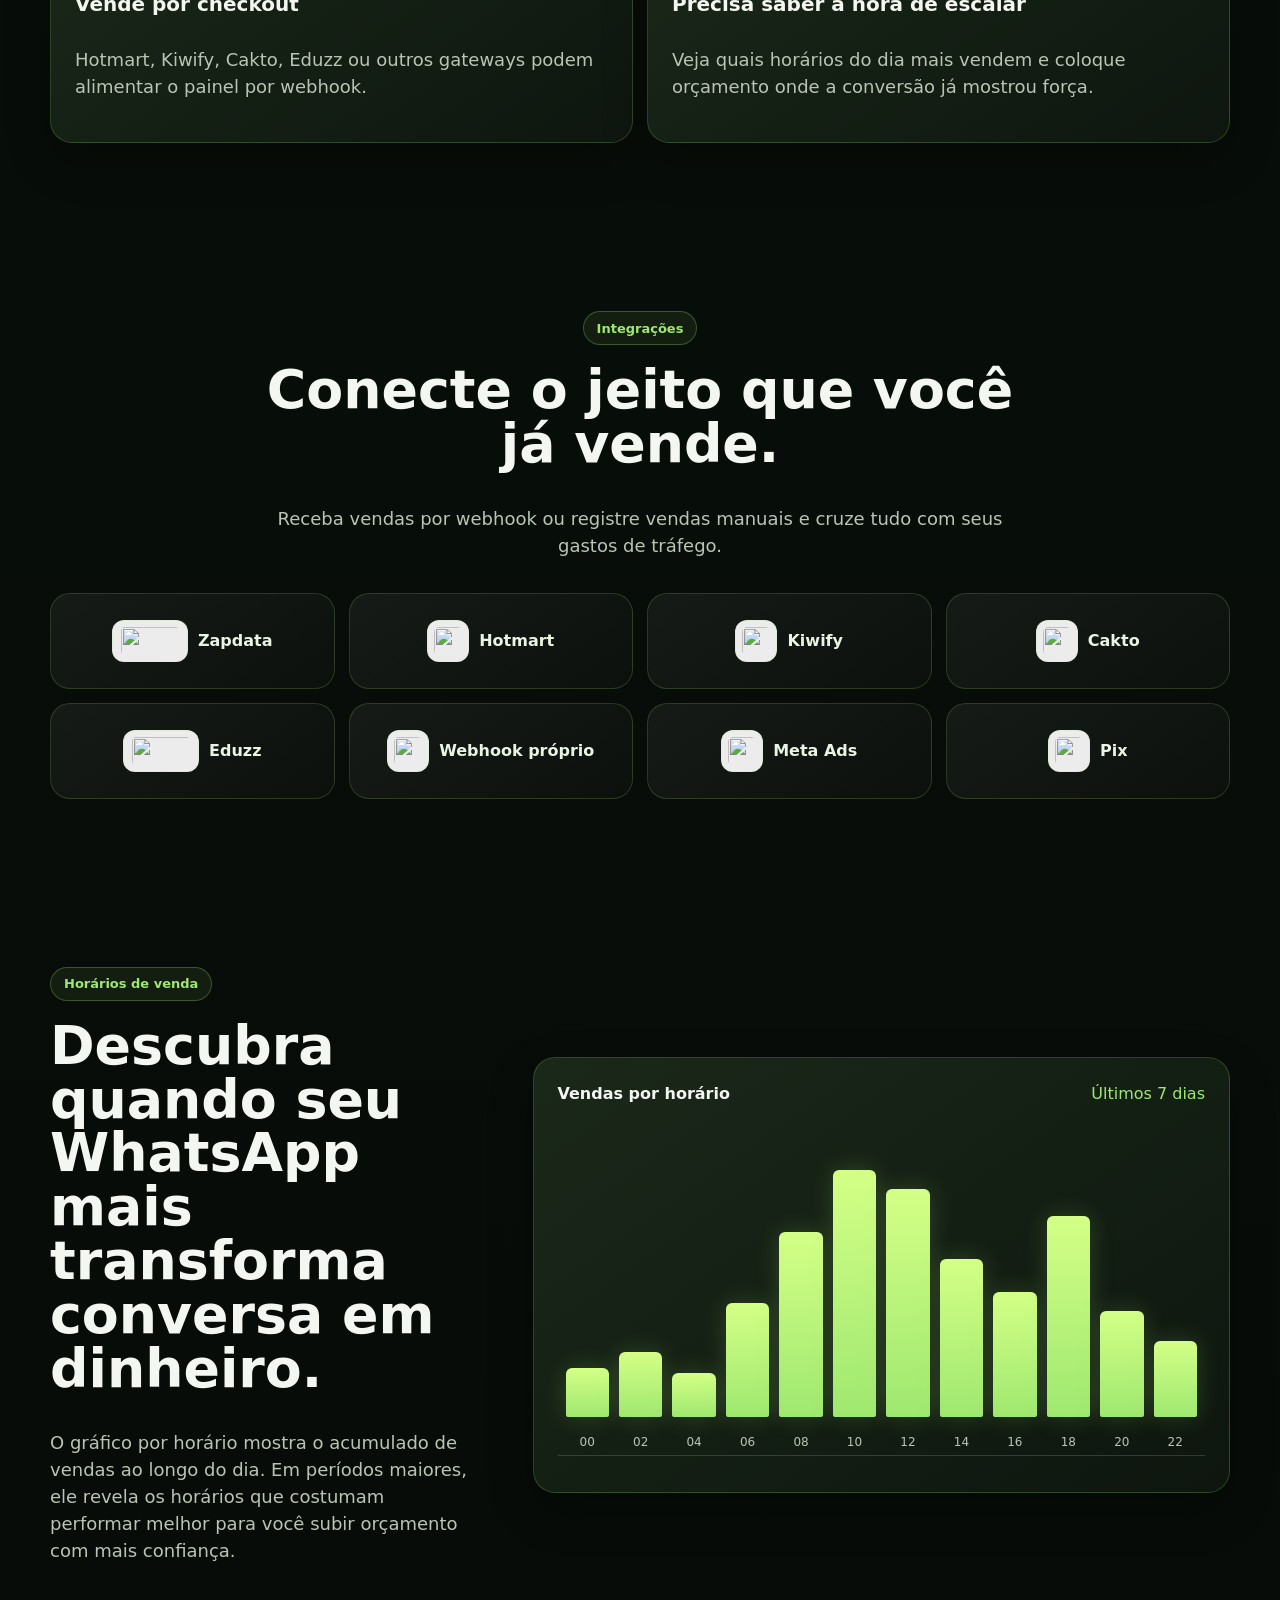
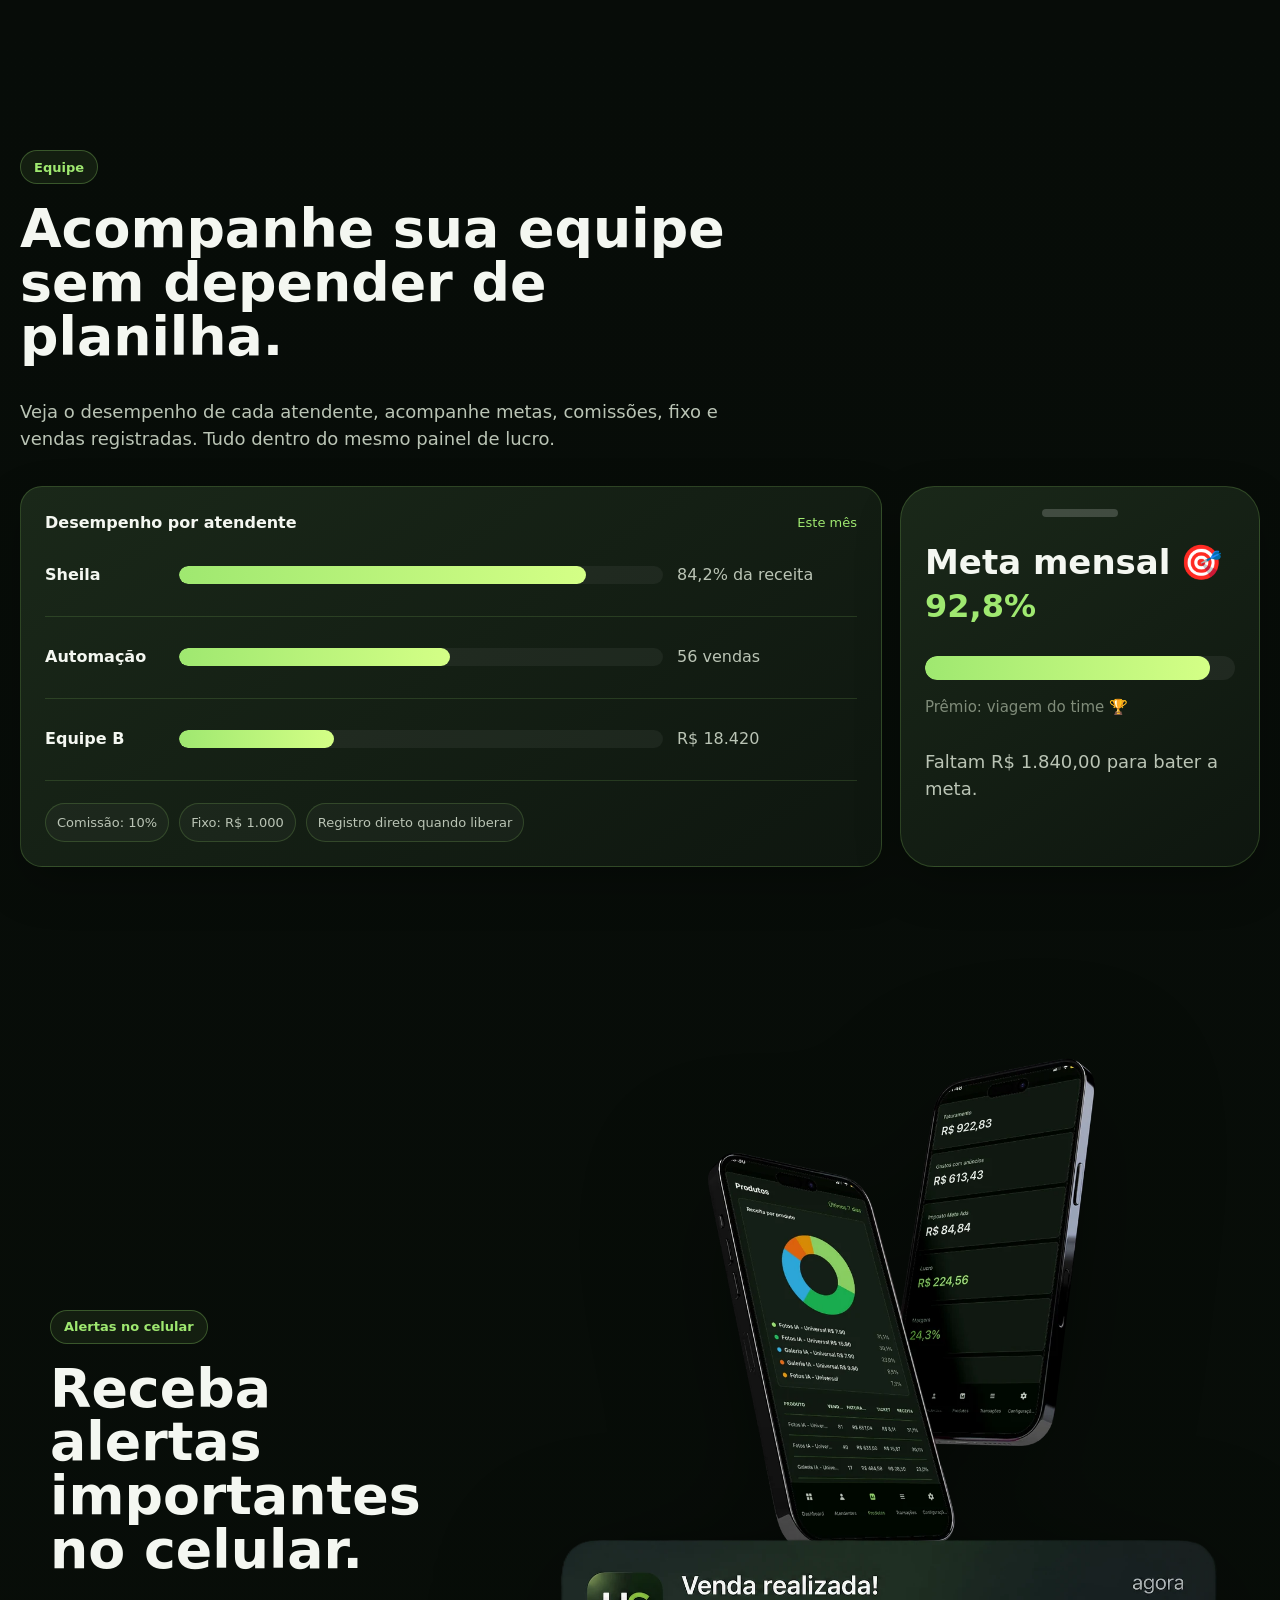
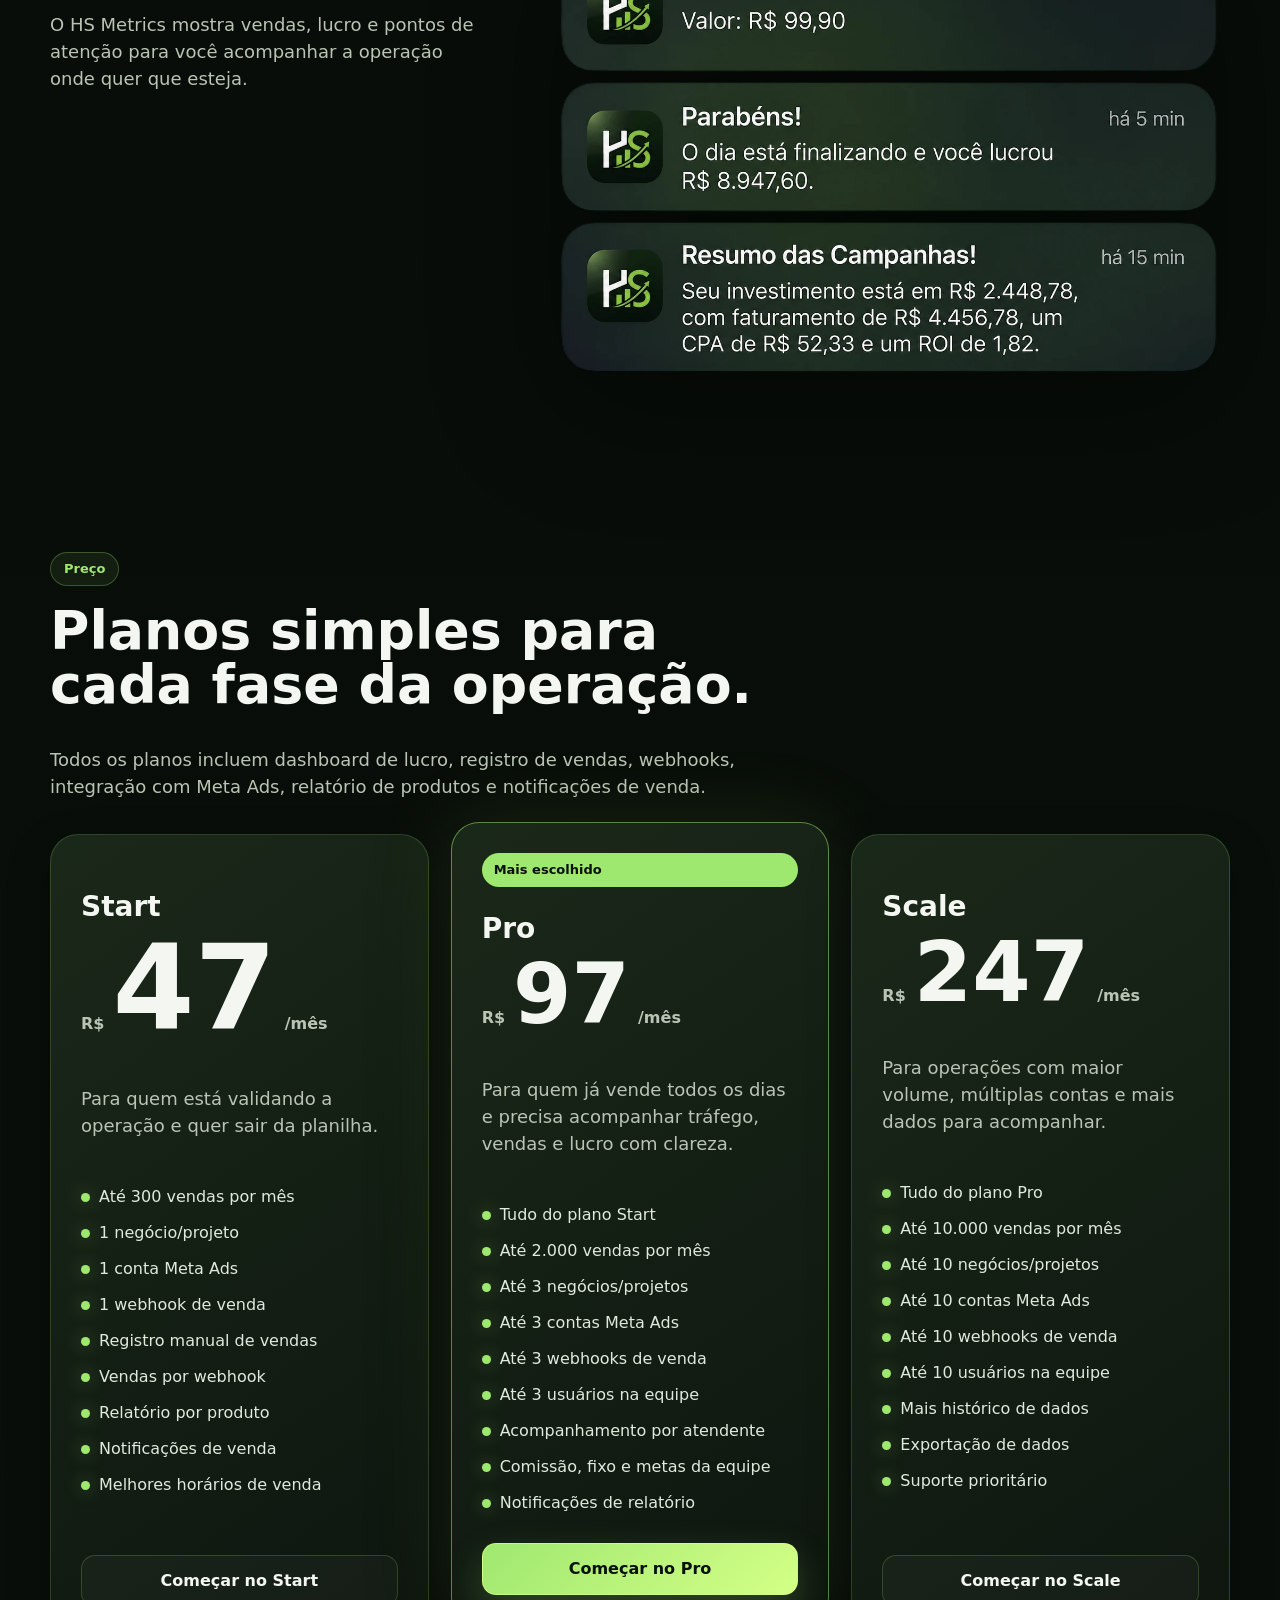
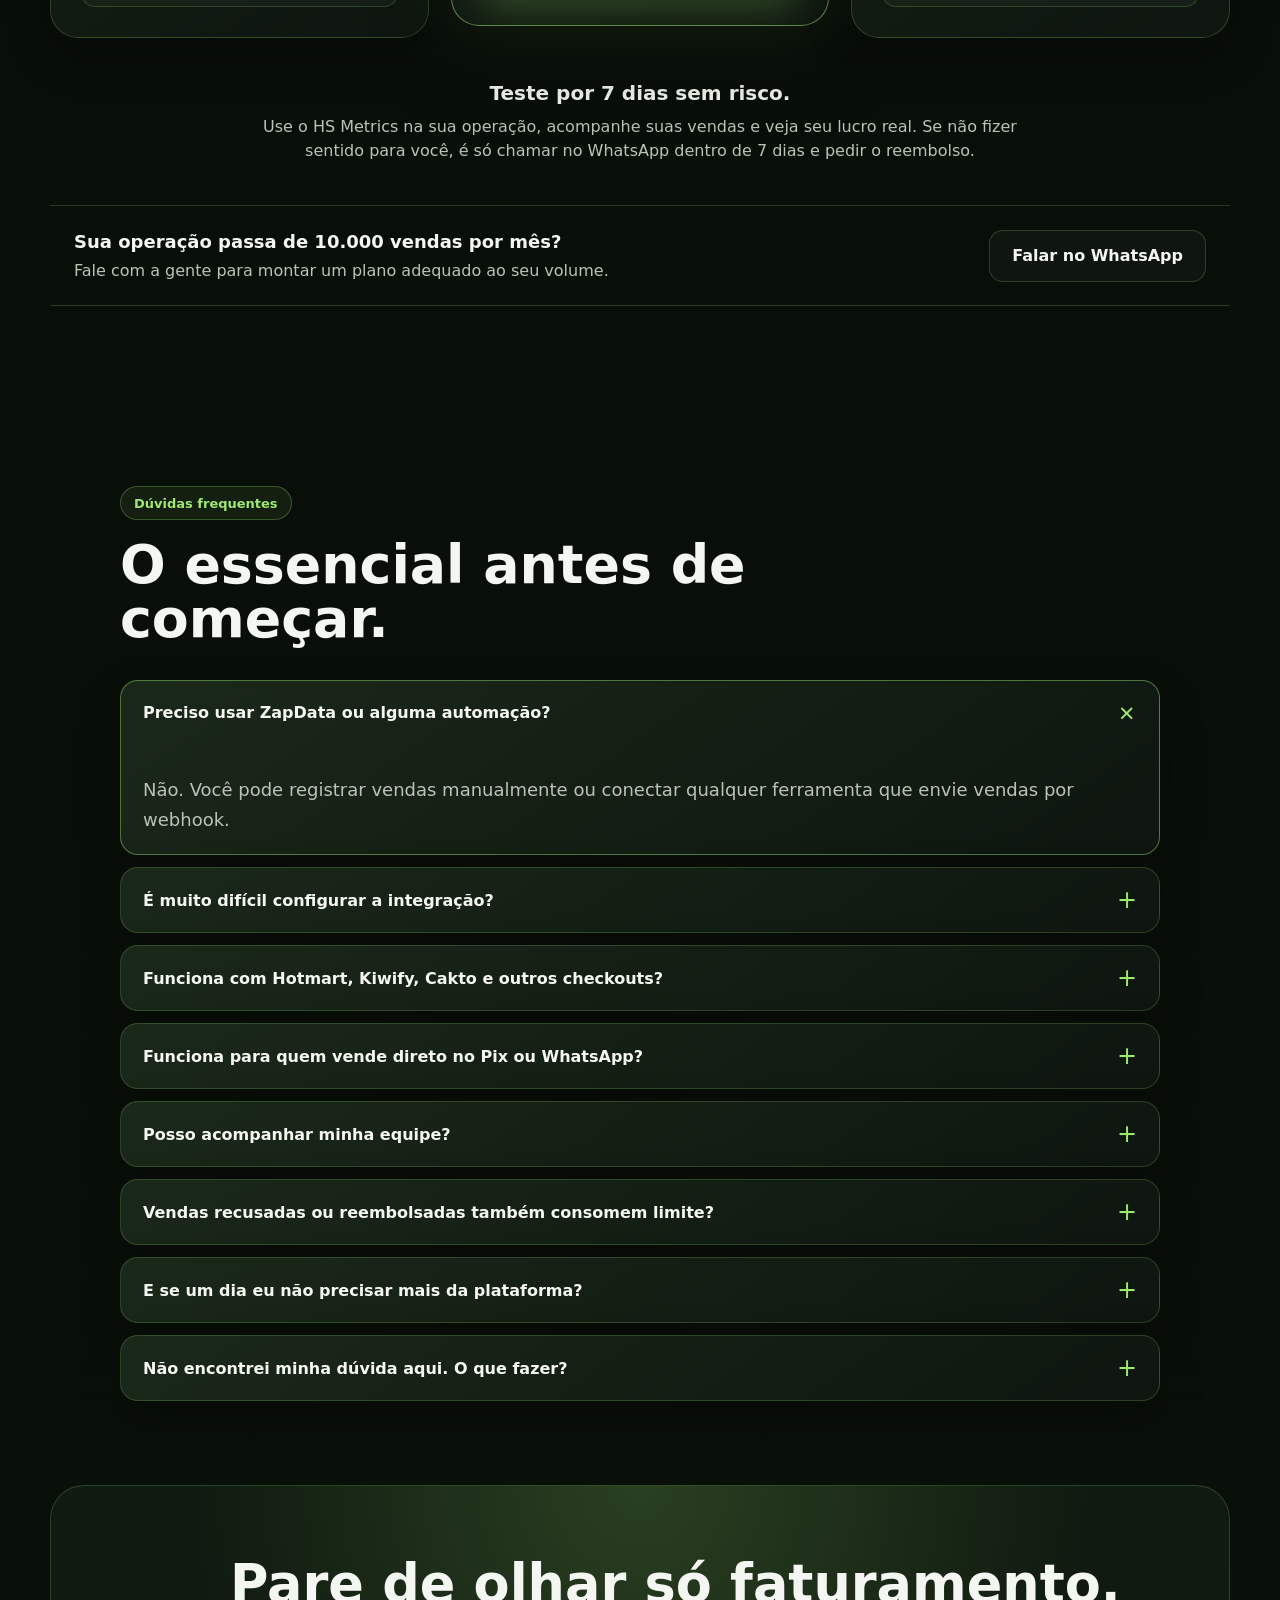
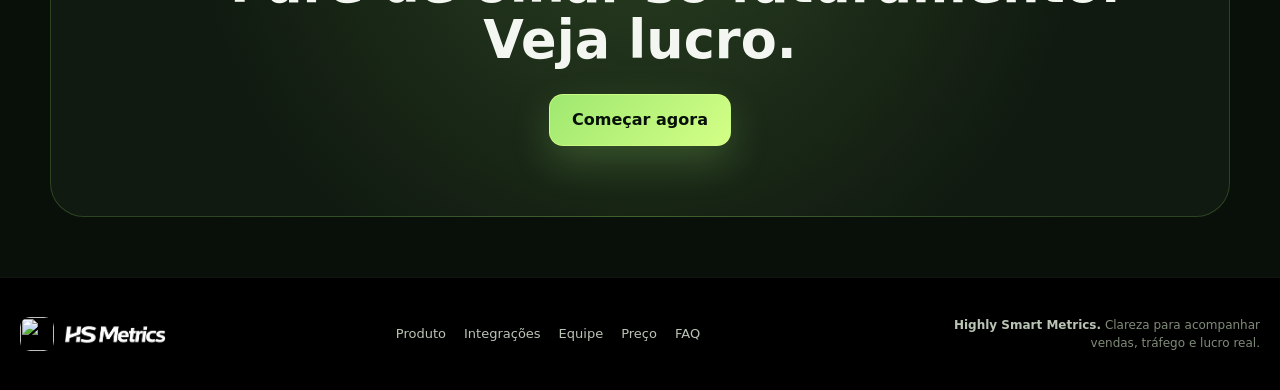
==== commit cd0be740: "Move o item Tudo do plano anterior para o topo das listas Pro e Scale Co-Authored-By: Claude Opus 4." ====
--- a/index.html
+++ b/index.html
@@ -309,12 +309,12 @@
             </div>
             <p>Para quem já vende todos os dias e precisa acompanhar tráfego, vendas e lucro com clareza.</p>
             <ul>
+              <li>Tudo do plano Start</li>
               <li>Até 2.000 vendas por mês</li>
               <li>Até 3 negócios/projetos</li>
               <li>Até 3 contas Meta Ads</li>
               <li>Até 3 webhooks de venda</li>
               <li>Até 3 usuários na equipe</li>
-              <li>Tudo do plano Start</li>
               <li>Acompanhamento por atendente</li>
               <li>Comissão, fixo e metas da equipe</li>
               <li>Notificações de relatório</li>
@@ -330,12 +330,12 @@
             </div>
             <p>Para operações com maior volume, múltiplas contas e mais dados para acompanhar.</p>
             <ul>
+              <li>Tudo do plano Pro</li>
               <li>Até 10.000 vendas por mês</li>
               <li>Até 10 negócios/projetos</li>
               <li>Até 10 contas Meta Ads</li>
               <li>Até 10 webhooks de venda</li>
               <li>Até 10 usuários na equipe</li>
-              <li>Tudo do plano Pro</li>
               <li>Mais histórico de dados</li>
               <li>Exportação de dados</li>
               <li>Suporte prioritário</li>
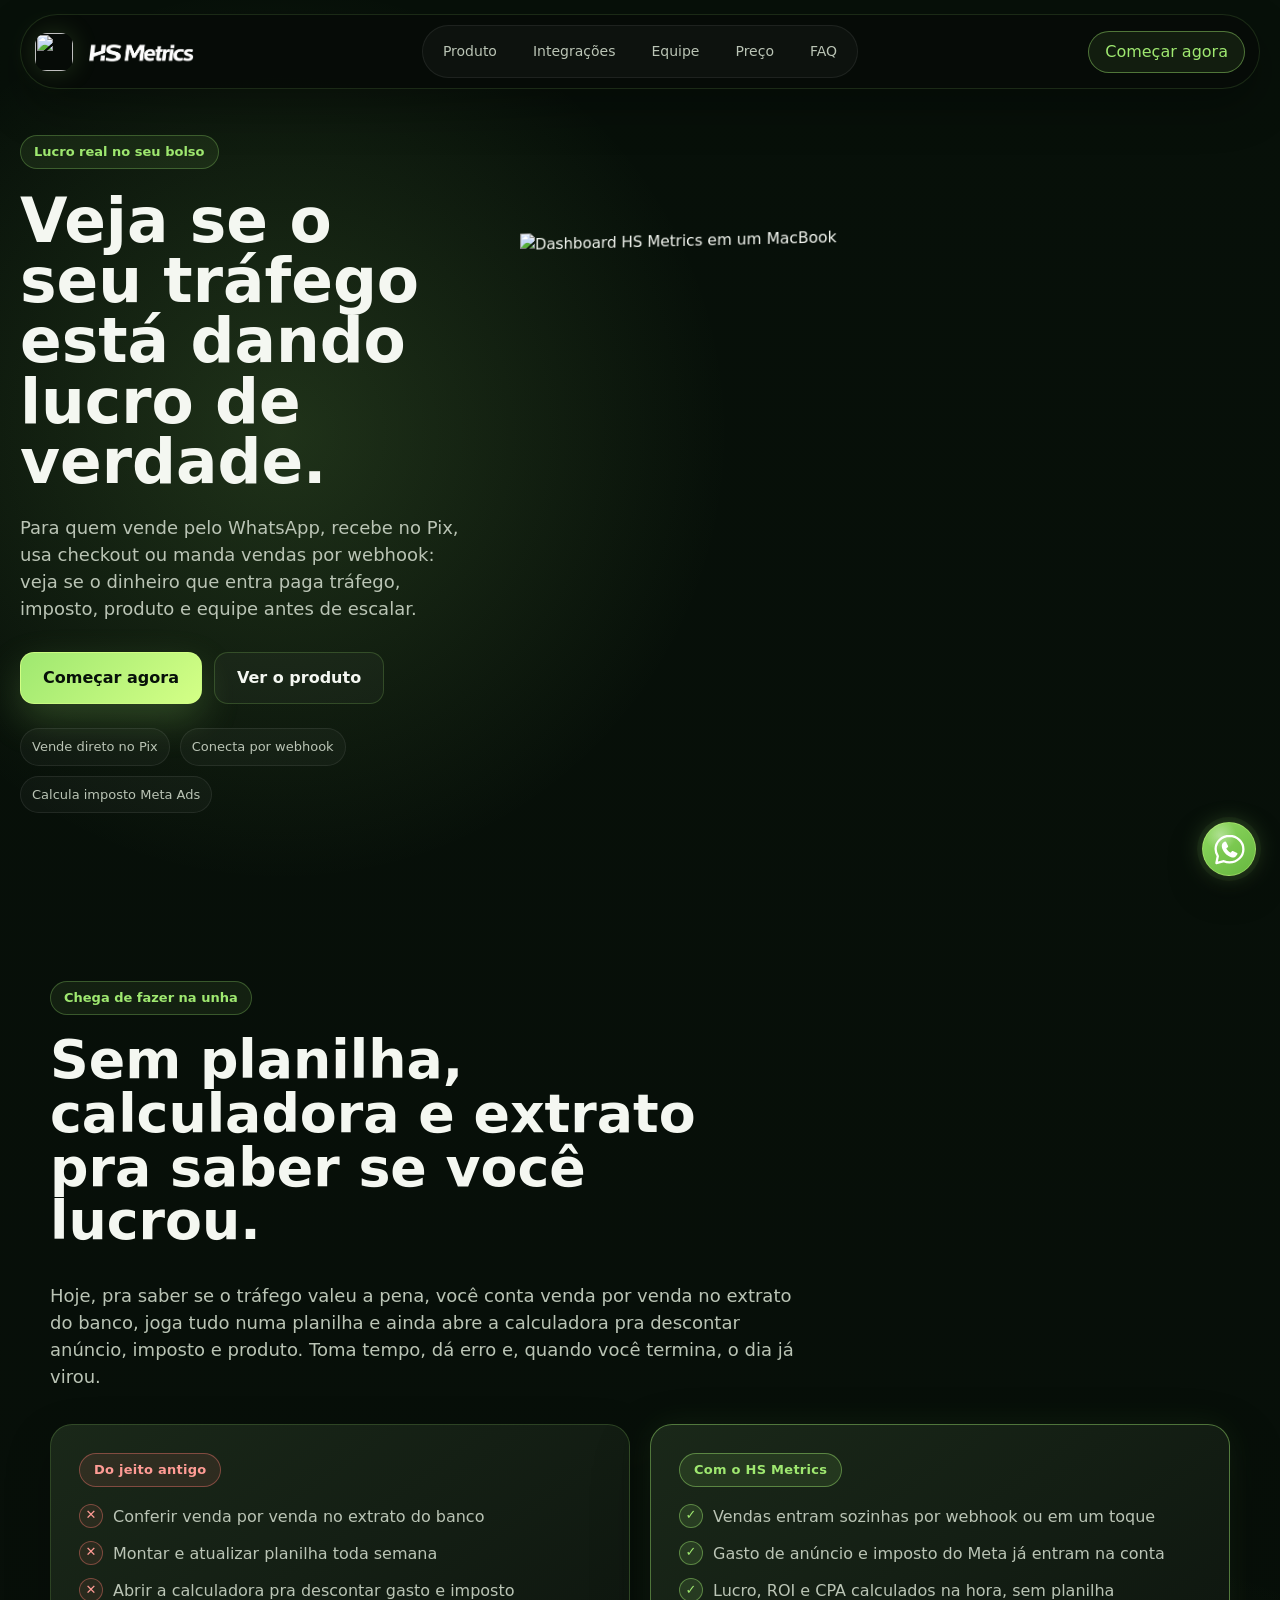
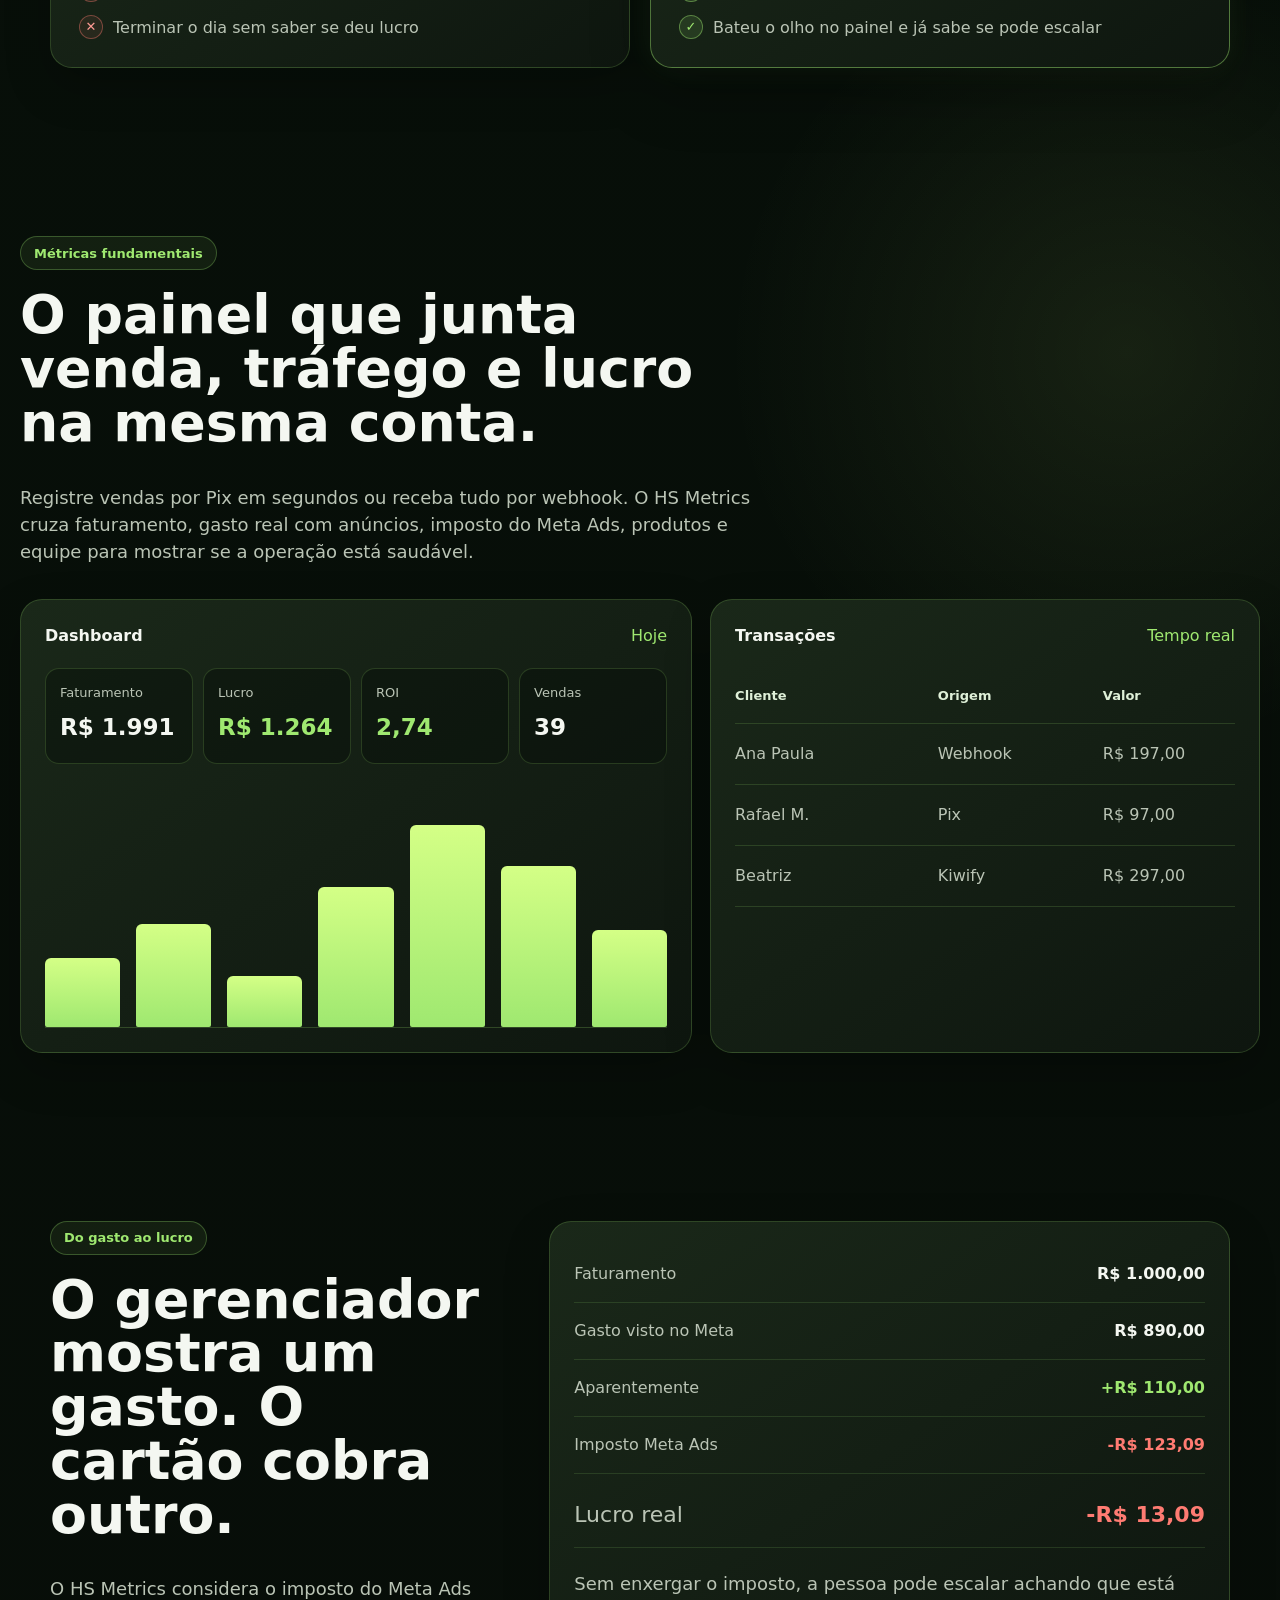
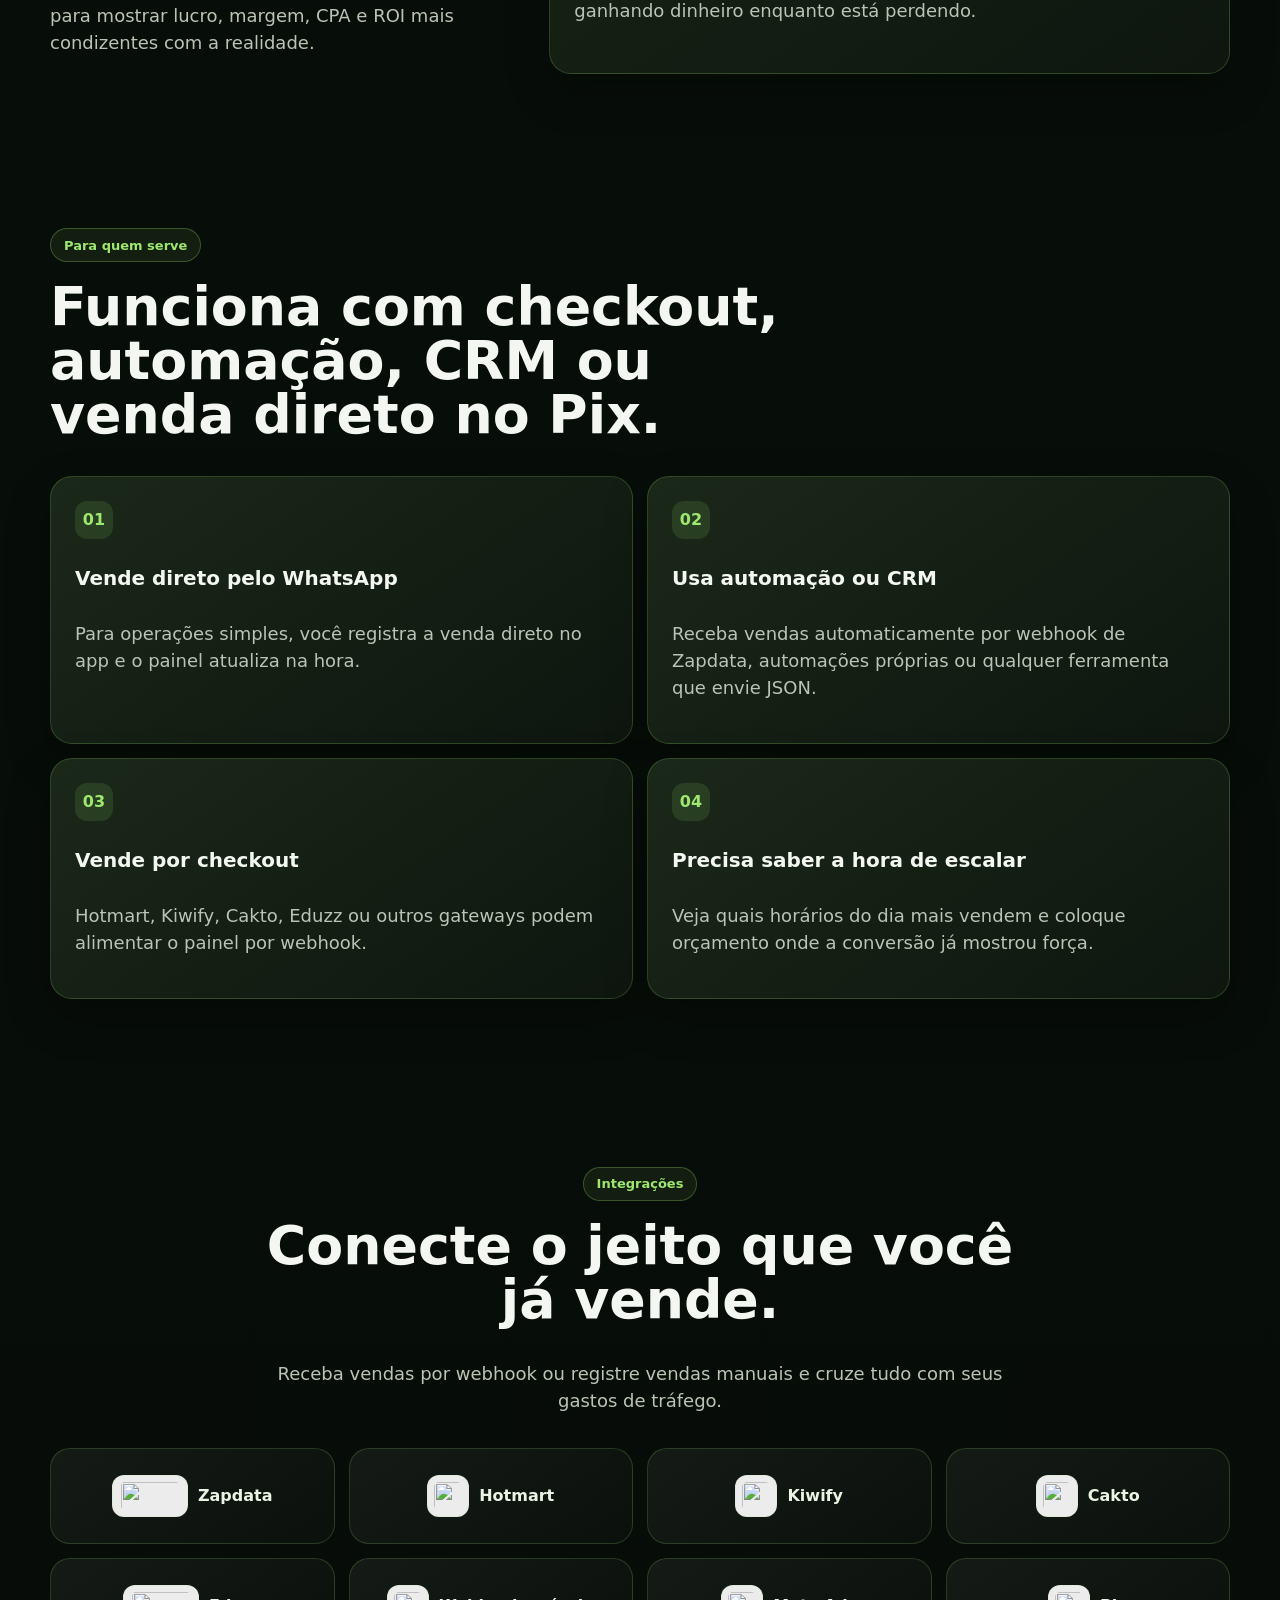
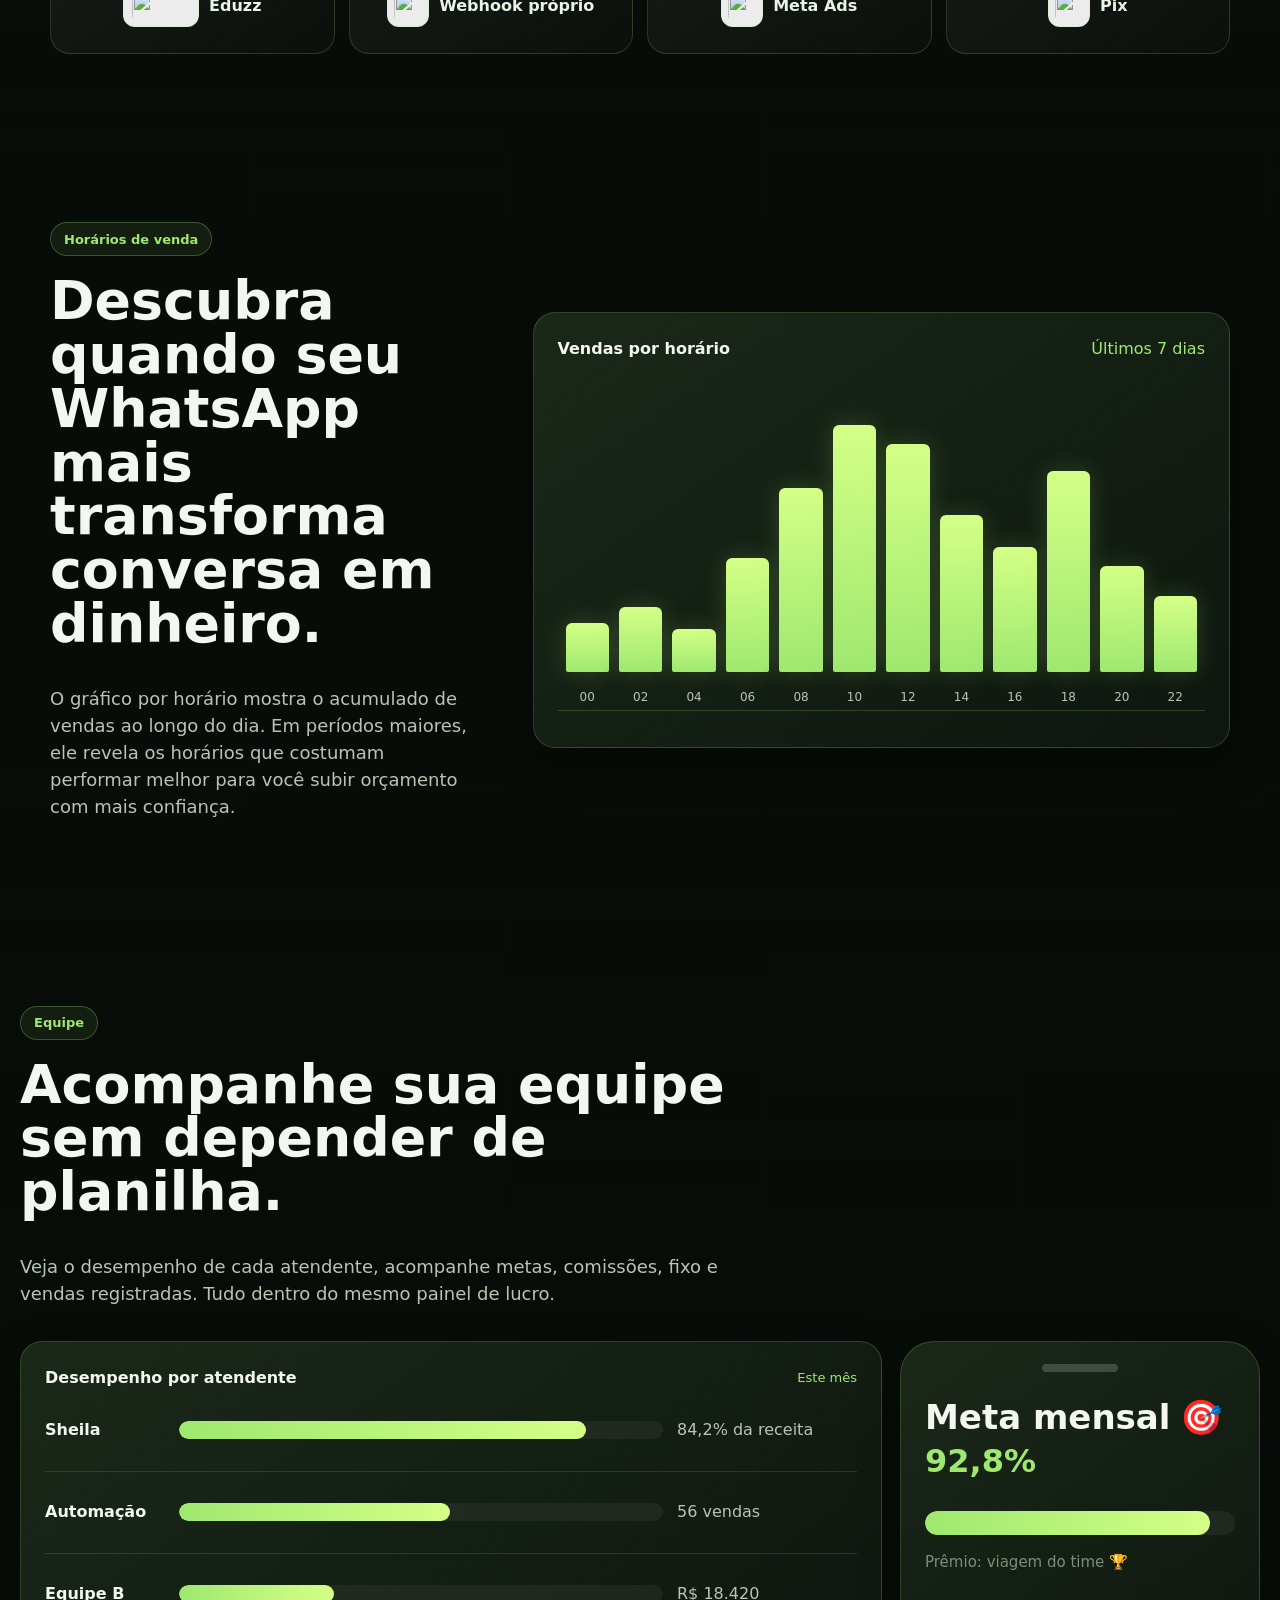
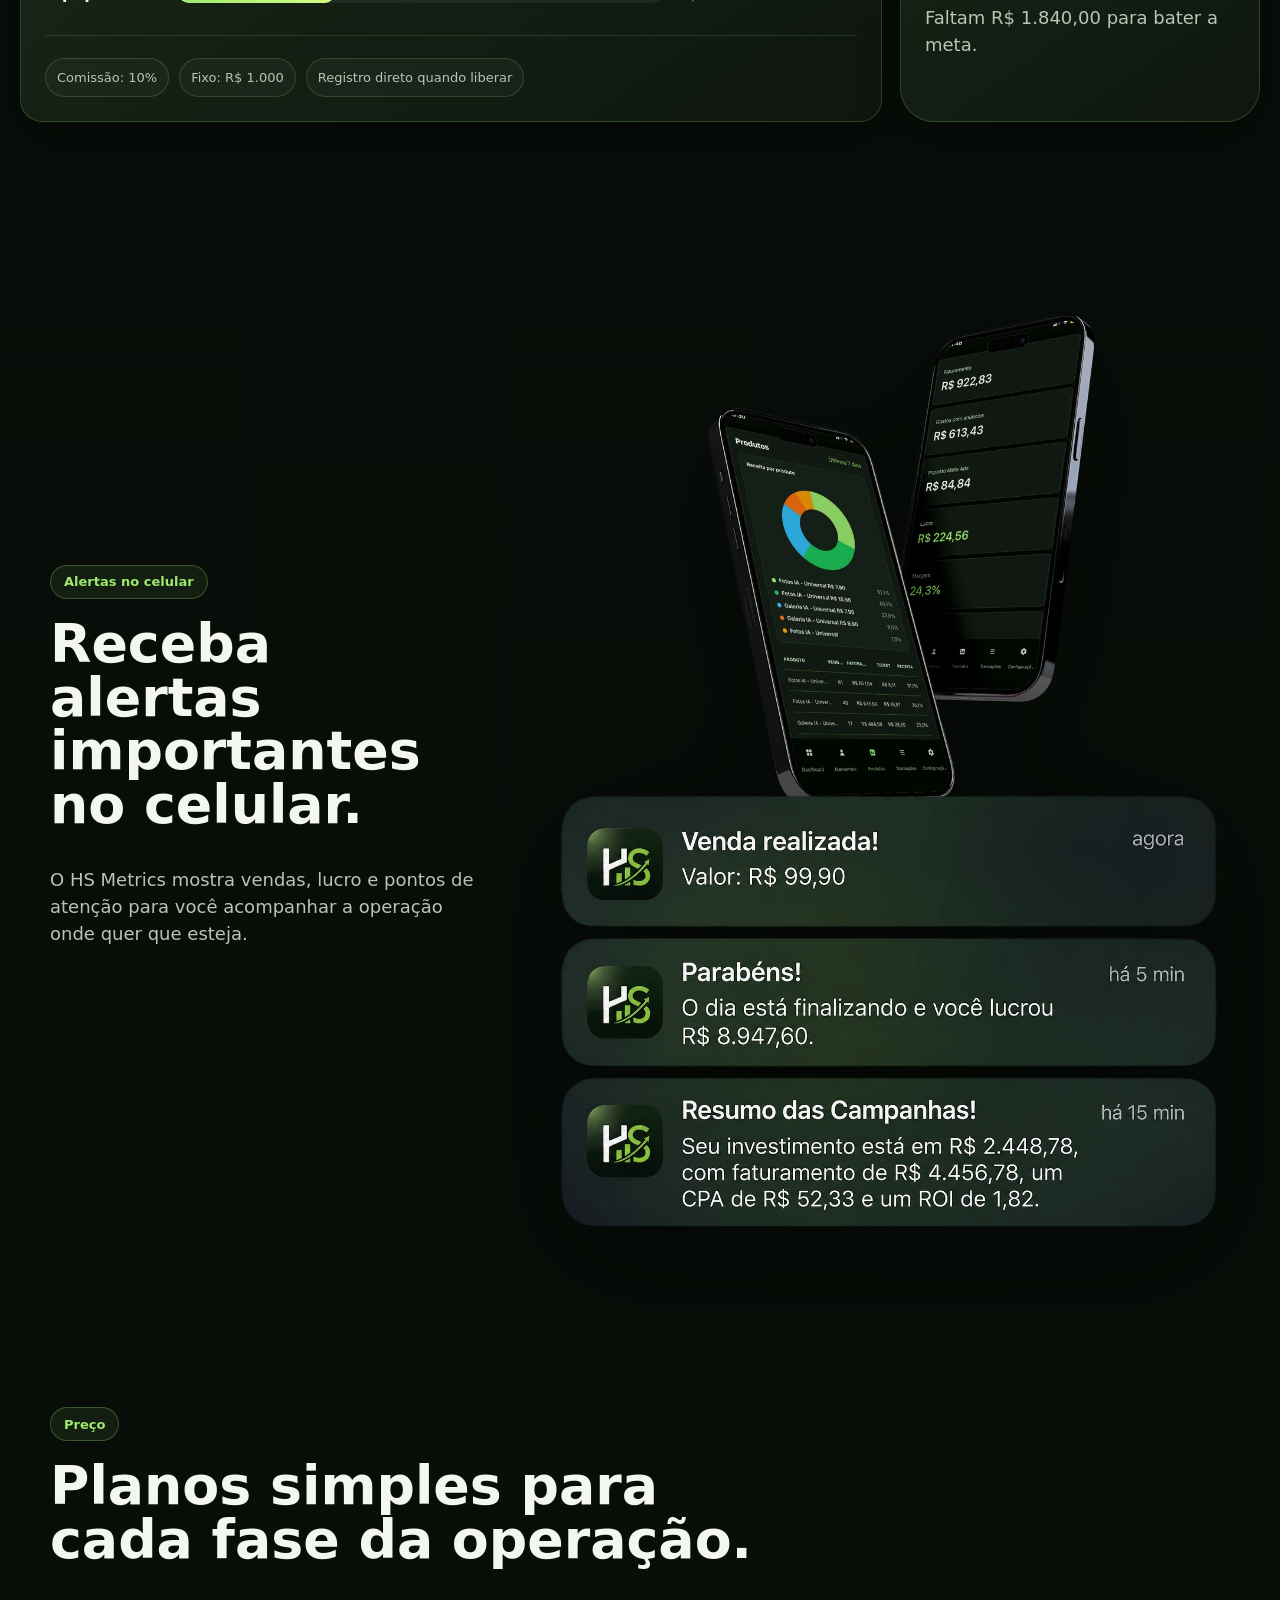
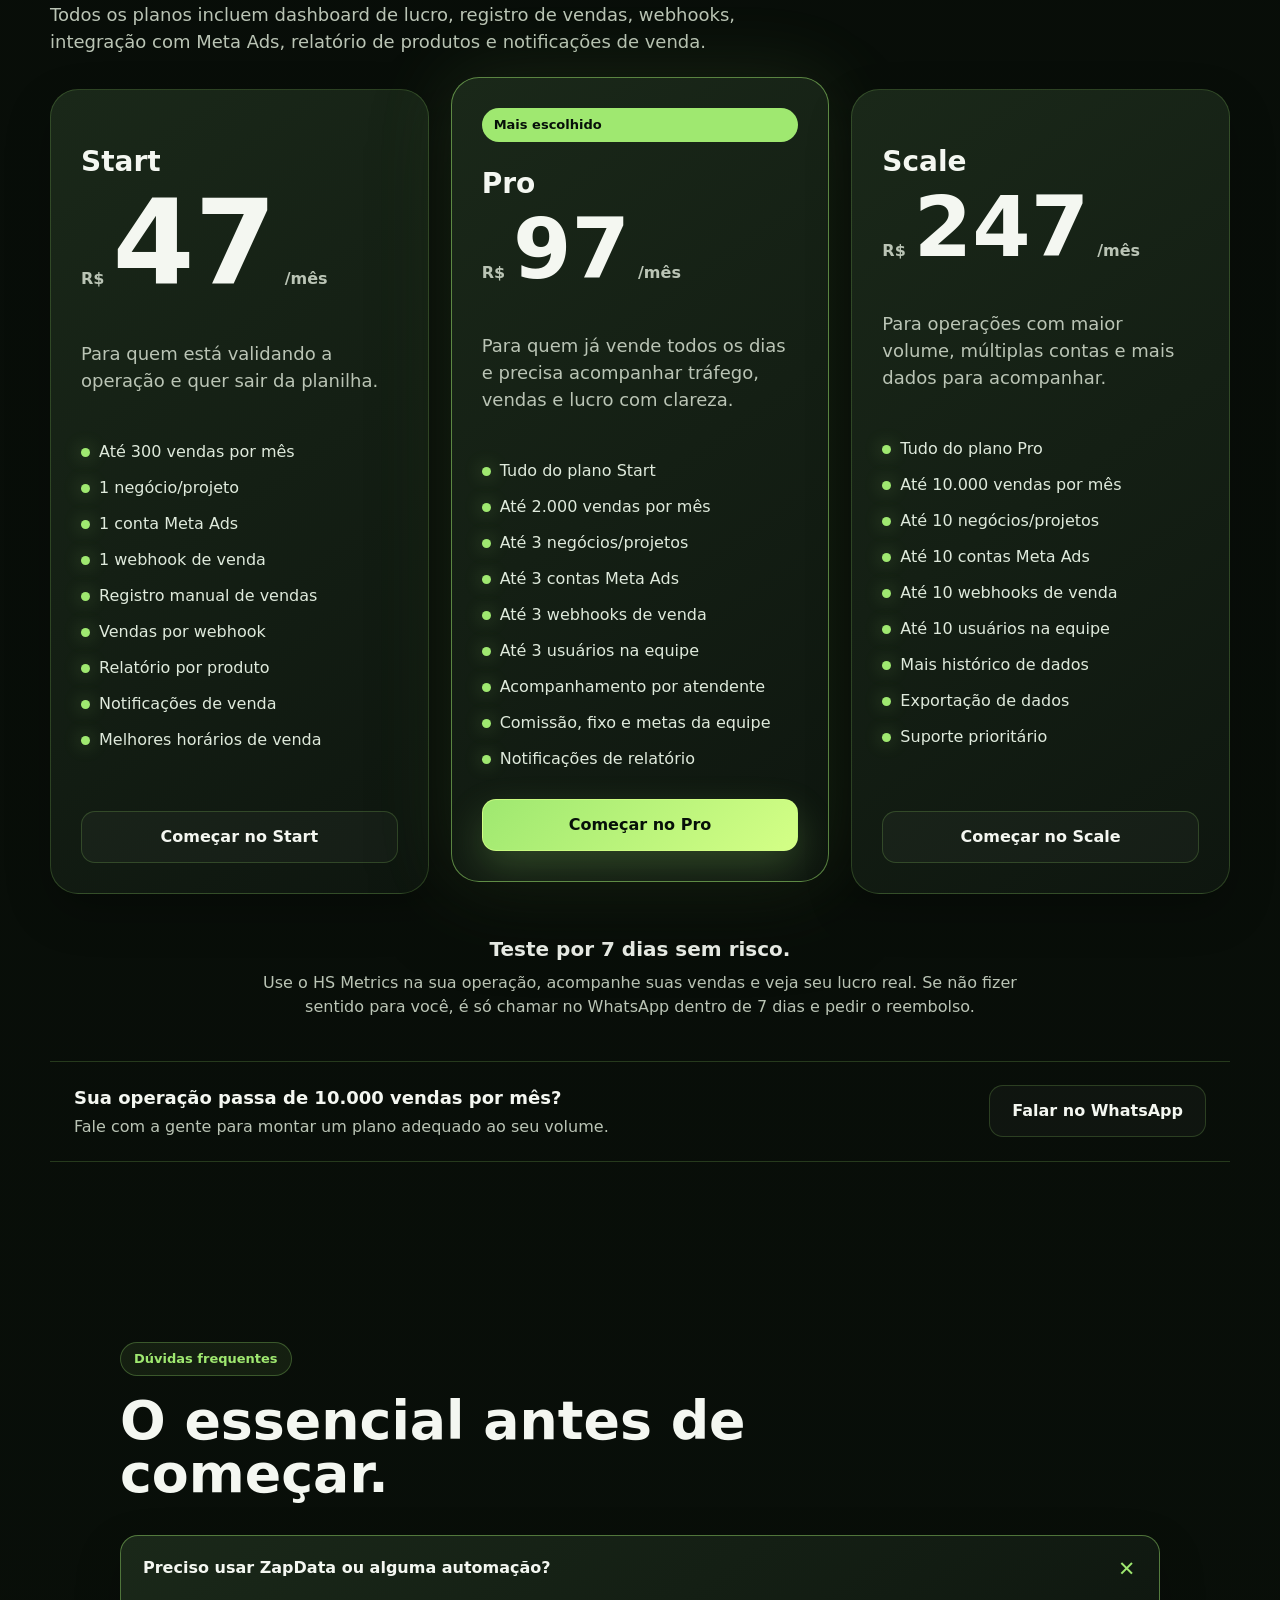
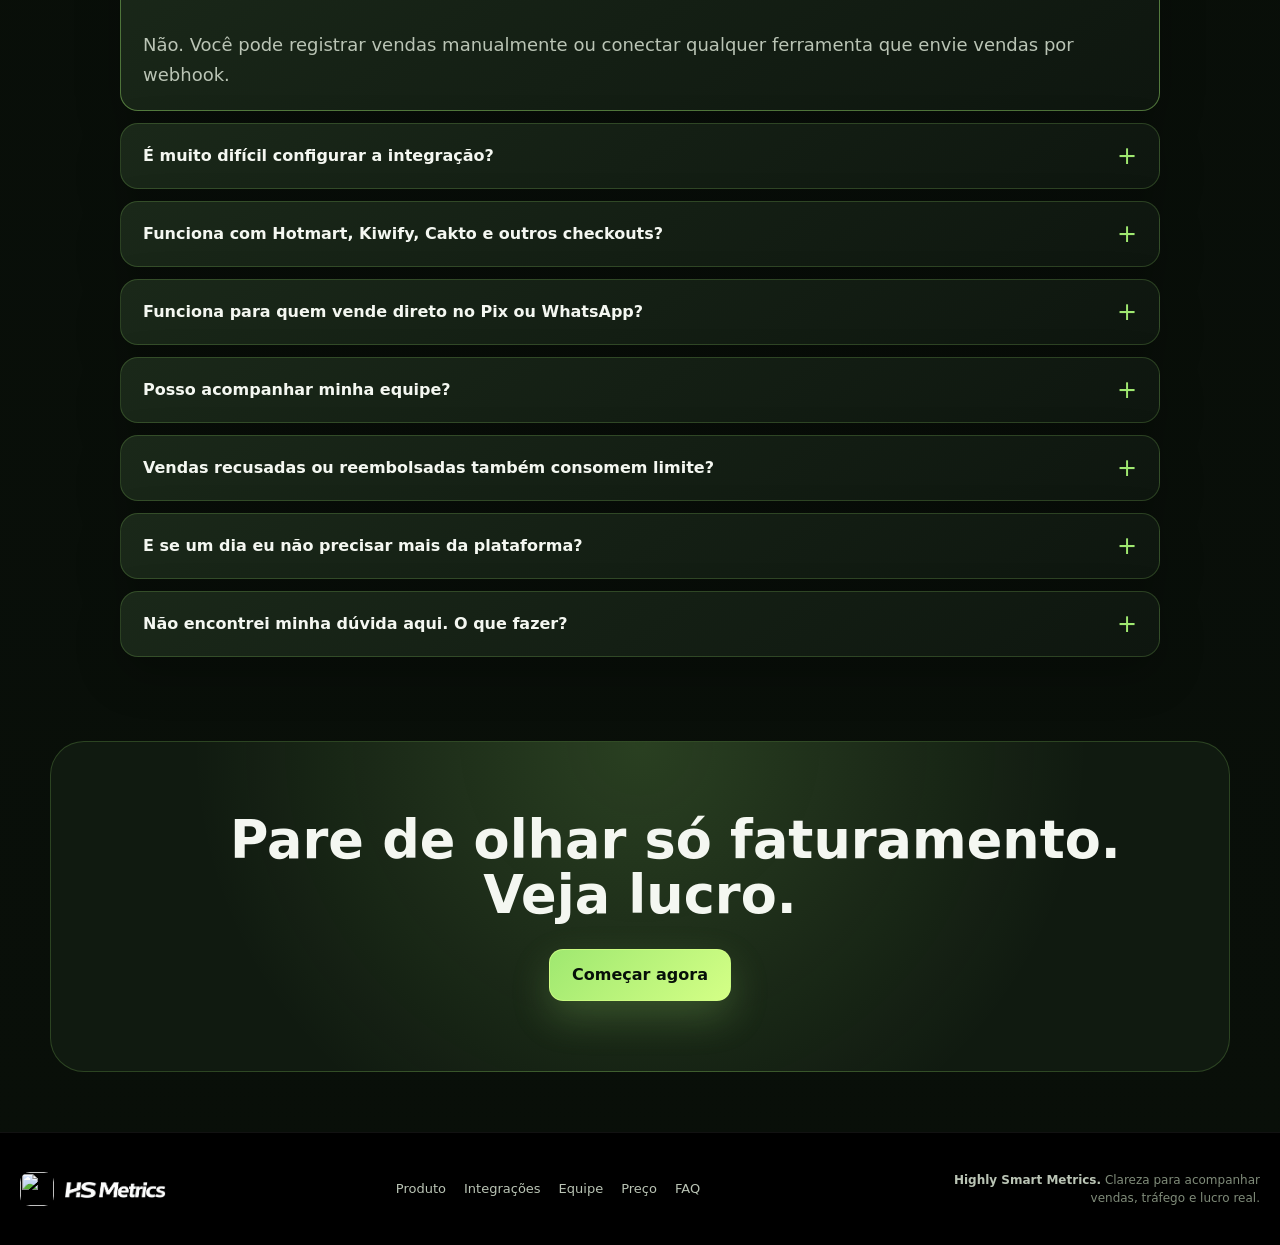
==== commit 57ad9cac: "LP: preview do WhatsApp com o icone do app e secao da dor - og:image/twitter:image apontam para o ic" ====
--- a/index.html
+++ b/index.html
@@ -13,11 +13,15 @@
     <meta property="og:title" content="HS Metrics | Lucro real no seu bolso">
     <meta property="og:description" content="Acompanhe vendas do WhatsApp, Pix, tráfego, produtos, equipe e lucro real em um painel simples.">
     <meta property="og:url" content="https://hsmetrics.com.br/">
-    <meta property="og:image" content="https://hsmetrics.com.br/assets/landing-macbook-final.webp">
-    <meta name="twitter:card" content="summary_large_image">
+    <meta property="og:image" content="https://hsmetrics.com.br/assets/icon-512.png?v=2">
+    <meta property="og:image:width" content="512">
+    <meta property="og:image:height" content="512">
+    <meta property="og:image:type" content="image/png">
+    <meta property="og:image:alt" content="HS Metrics">
+    <meta name="twitter:card" content="summary">
     <meta name="twitter:title" content="HS Metrics | Lucro real no seu bolso">
     <meta name="twitter:description" content="Acompanhe vendas do WhatsApp, Pix, tráfego, produtos, equipe e lucro real em um painel simples.">
-    <meta name="twitter:image" content="https://hsmetrics.com.br/assets/landing-macbook-final.webp">
+    <meta name="twitter:image" content="https://hsmetrics.com.br/assets/icon-512.png?v=2">
     <link rel="icon" href="./assets/icon-192.png" type="image/png">
     <link rel="apple-touch-icon" href="./assets/apple-touch-icon.png">
     <link rel="stylesheet" href="./styles.css">
@@ -65,6 +69,36 @@
         </div>
       </section>
 
+      <section class="section pain-section">
+        <div class="section-heading">
+          <span class="eyebrow">Chega de fazer na unha</span>
+          <h2>Sem planilha, calculadora e extrato pra saber se você lucrou.</h2>
+          <p>
+            Hoje, pra saber se o tráfego valeu a pena, você conta venda por venda no extrato do banco, joga tudo numa planilha e ainda abre a calculadora pra descontar anúncio, imposto e produto. Toma tempo, dá erro e, quando você termina, o dia já virou.
+          </p>
+        </div>
+        <div class="pain-grid">
+          <article class="pain-card pain-before" data-tilt>
+            <span class="pain-tag">Do jeito antigo</span>
+            <ul>
+              <li>Conferir venda por venda no extrato do banco</li>
+              <li>Montar e atualizar planilha toda semana</li>
+              <li>Abrir a calculadora pra descontar gasto e imposto</li>
+              <li>Terminar o dia sem saber se deu lucro</li>
+            </ul>
+          </article>
+          <article class="pain-card pain-after" data-tilt>
+            <span class="pain-tag">Com o HS Metrics</span>
+            <ul>
+              <li>Vendas entram sozinhas por webhook ou em um toque</li>
+              <li>Gasto de anúncio e imposto do Meta já entram na conta</li>
+              <li>Lucro, ROI e CPA calculados na hora, sem planilha</li>
+              <li>Bateu o olho no painel e já sabe se pode escalar</li>
+            </ul>
+          </article>
+        </div>
+      </section>
+
       <section class="section product-shots" id="prints">
         <div class="section-heading">
           <span class="eyebrow">Métricas fundamentais</span>
--- a/styles.css
+++ b/styles.css
@@ -1792,5 +1792,103 @@
   }
 }
 
-
-
+/* ===== Seção da dor (antes x depois) ===== */
+.pain-grid {
+  display: grid;
+  grid-template-columns: repeat(2, minmax(0, 1fr));
+  gap: 20px;
+  margin-top: 8px;
+}
+
+.pain-card {
+  position: relative;
+  overflow: hidden;
+  padding: 28px;
+  border: 1px solid var(--line);
+  border-radius: var(--radius);
+  background: linear-gradient(145deg, #1a2819, #0e160f);
+  box-shadow: 0 18px 46px rgba(0, 0, 0, 0.24);
+}
+
+.pain-tag {
+  display: inline-block;
+  margin-bottom: 18px;
+  padding: 6px 14px;
+  border-radius: 999px;
+  font-size: 13px;
+  font-weight: 700;
+  letter-spacing: 0.02em;
+}
+
+.pain-before .pain-tag {
+  border: 1px solid rgba(255, 123, 114, 0.4);
+  background: rgba(255, 123, 114, 0.1);
+  color: #ff9c95;
+}
+
+.pain-after .pain-tag {
+  border: 1px solid var(--line-strong);
+  background: rgba(159, 232, 112, 0.1);
+  color: var(--accent);
+}
+
+.pain-card ul {
+  display: grid;
+  gap: 14px;
+  margin: 0;
+  padding: 0;
+  list-style: none;
+}
+
+.pain-card li {
+  position: relative;
+  padding-left: 34px;
+  color: var(--muted);
+  line-height: 1.45;
+}
+
+.pain-card li::before {
+  position: absolute;
+  left: 0;
+  top: -1px;
+  display: grid;
+  place-items: center;
+  width: 22px;
+  height: 22px;
+  border-radius: 50%;
+  font-size: 13px;
+  font-weight: 700;
+}
+
+.pain-before li::before {
+  content: "✕";
+  border: 1px solid rgba(255, 123, 114, 0.4);
+  background: rgba(255, 123, 114, 0.08);
+  color: #ff9c95;
+}
+
+.pain-after li::before {
+  content: "✓";
+  border: 1px solid var(--line-strong);
+  background: rgba(159, 232, 112, 0.12);
+  color: var(--accent);
+}
+
+.pain-after {
+  border-color: var(--line-strong);
+  box-shadow: 0 24px 58px rgba(0, 0, 0, 0.3), 0 0 34px rgba(159, 232, 112, 0.08);
+}
+
+@media (max-width: 760px) {
+  .pain-grid {
+    grid-template-columns: 1fr;
+    gap: 14px;
+  }
+
+  .pain-card {
+    padding: 22px;
+  }
+}
+
+
+
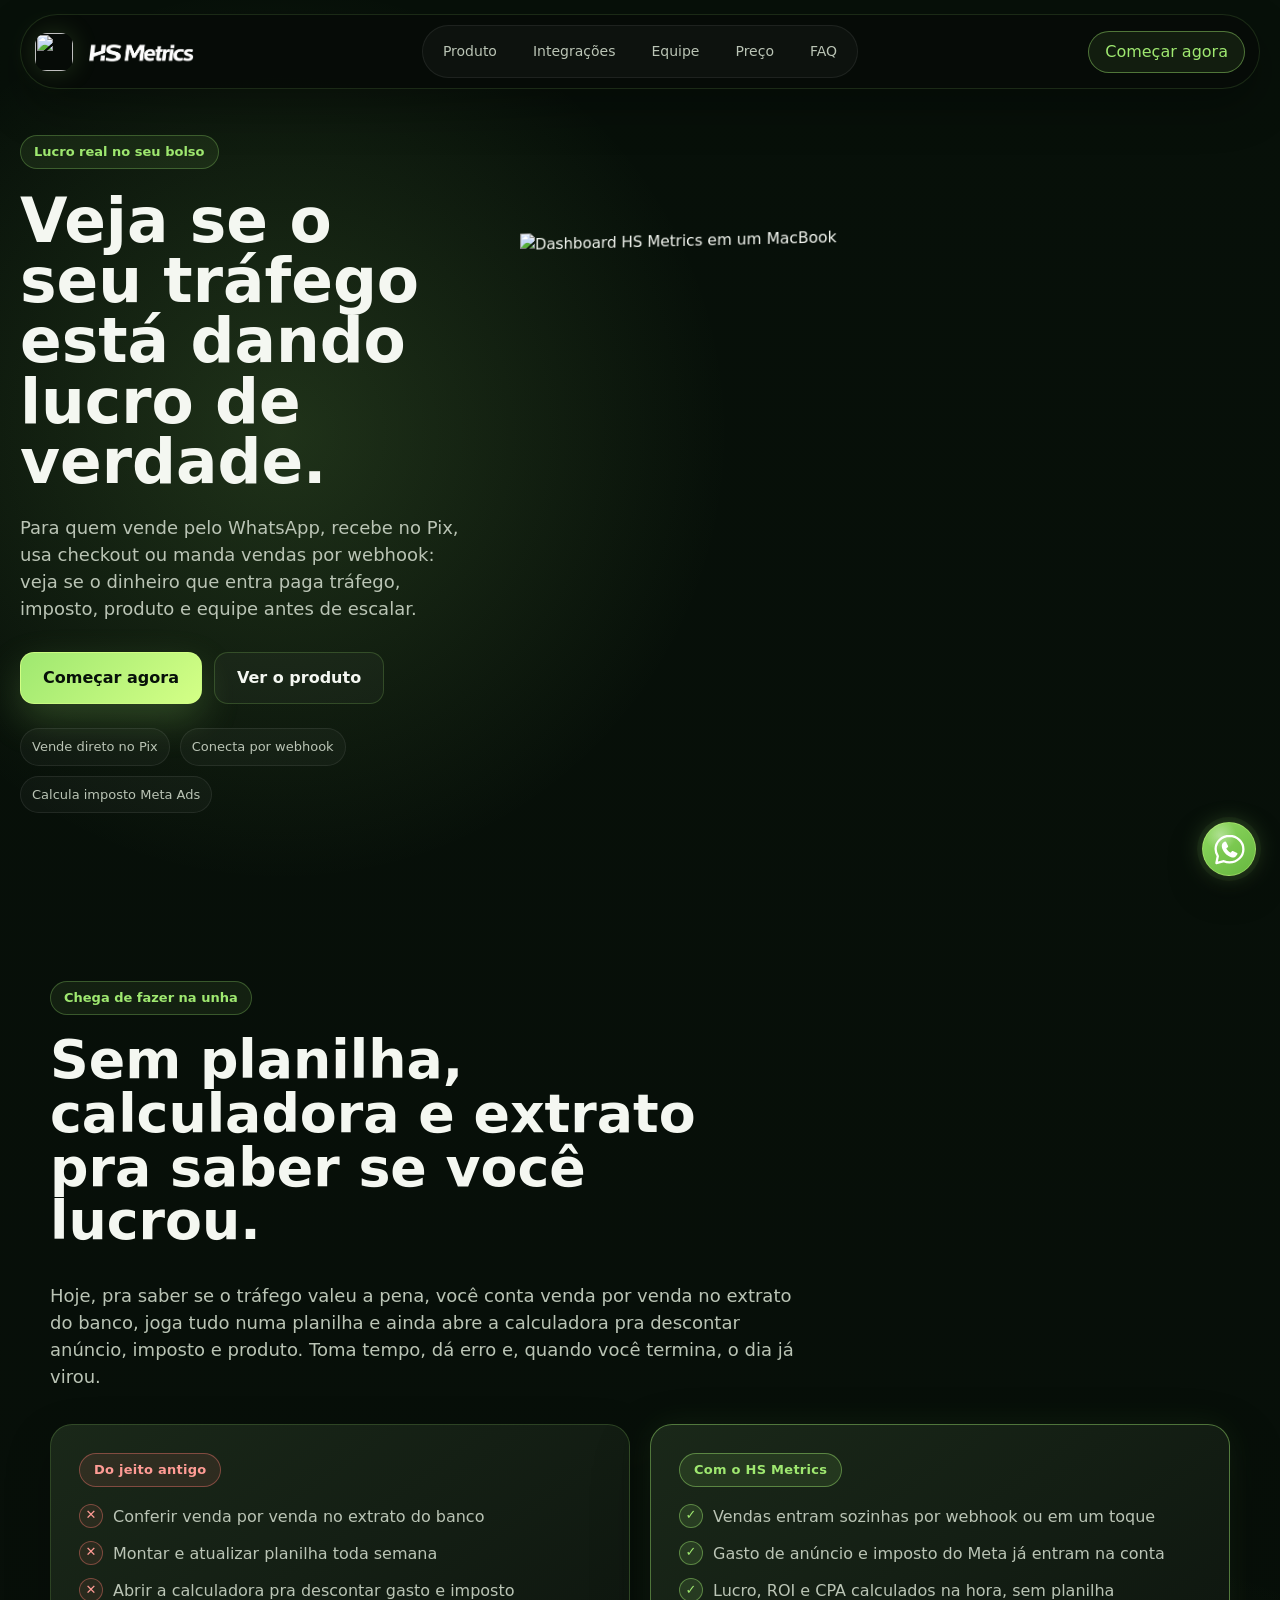
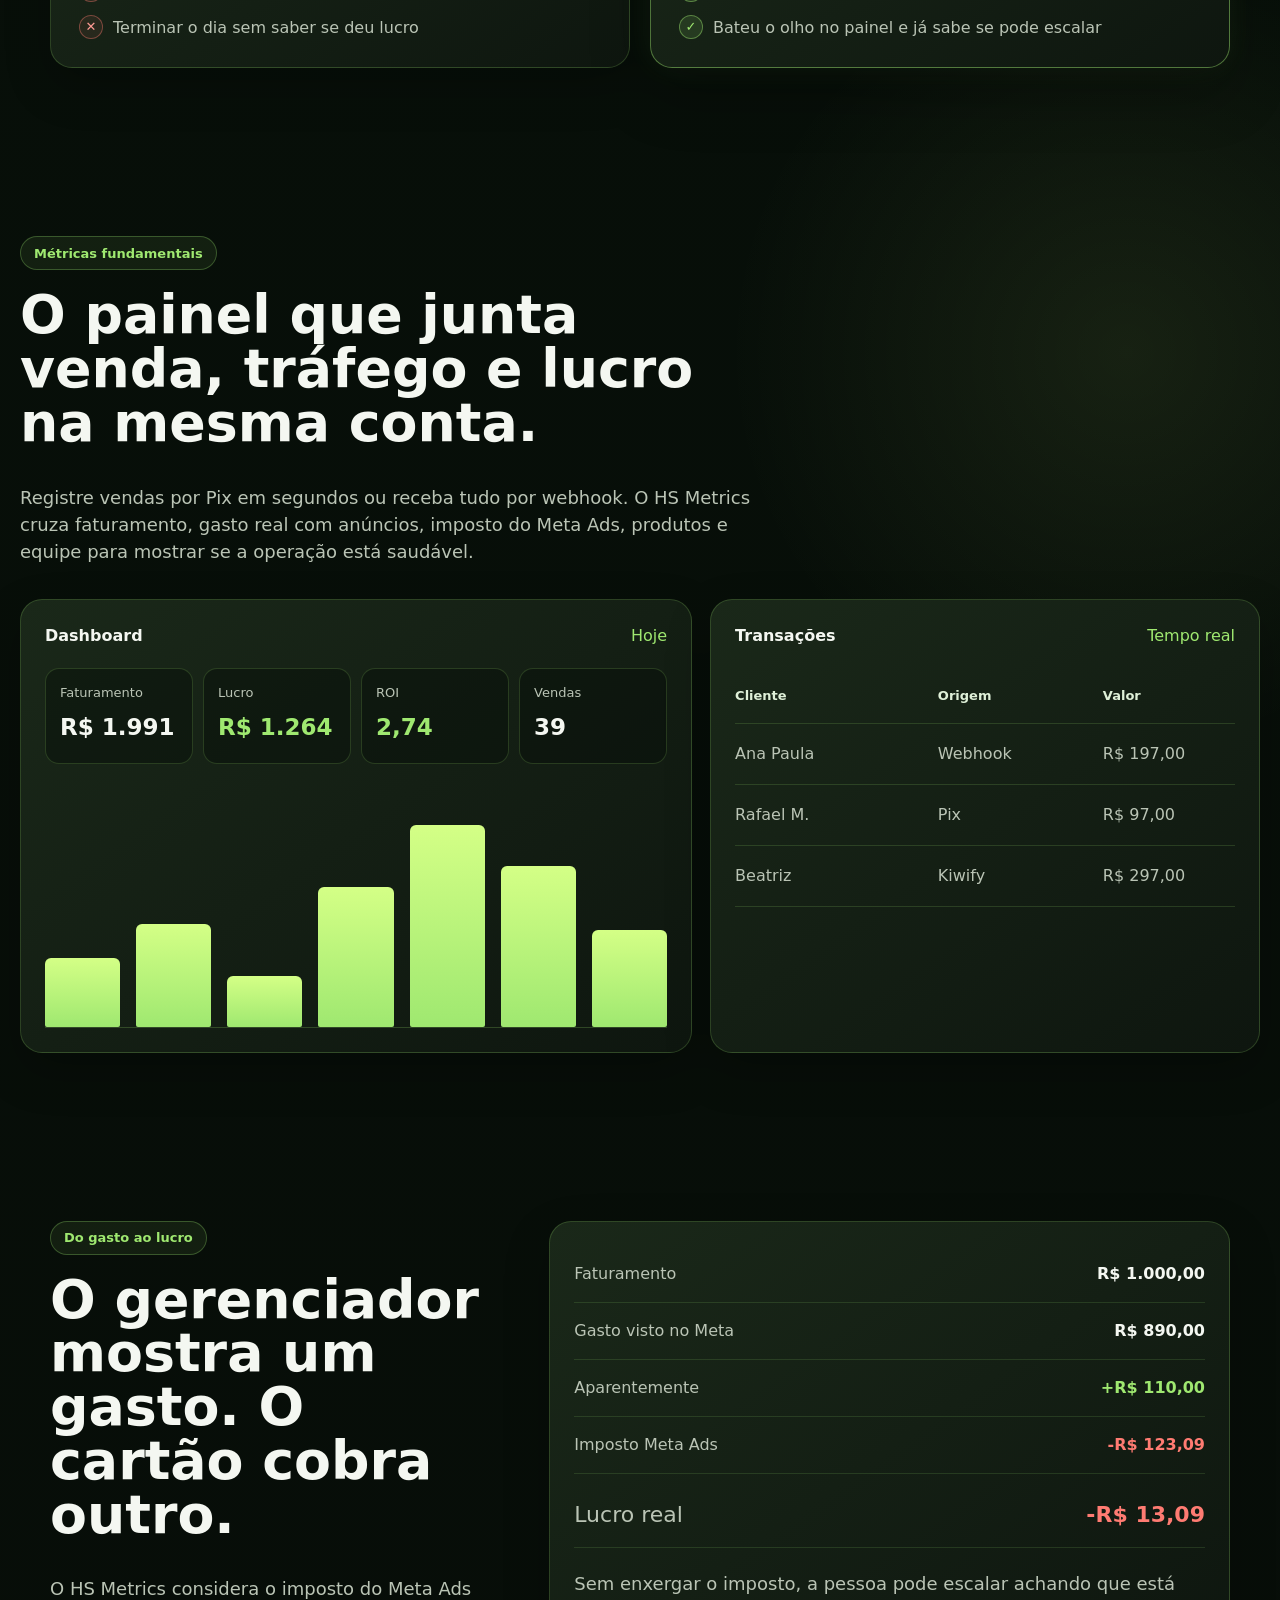
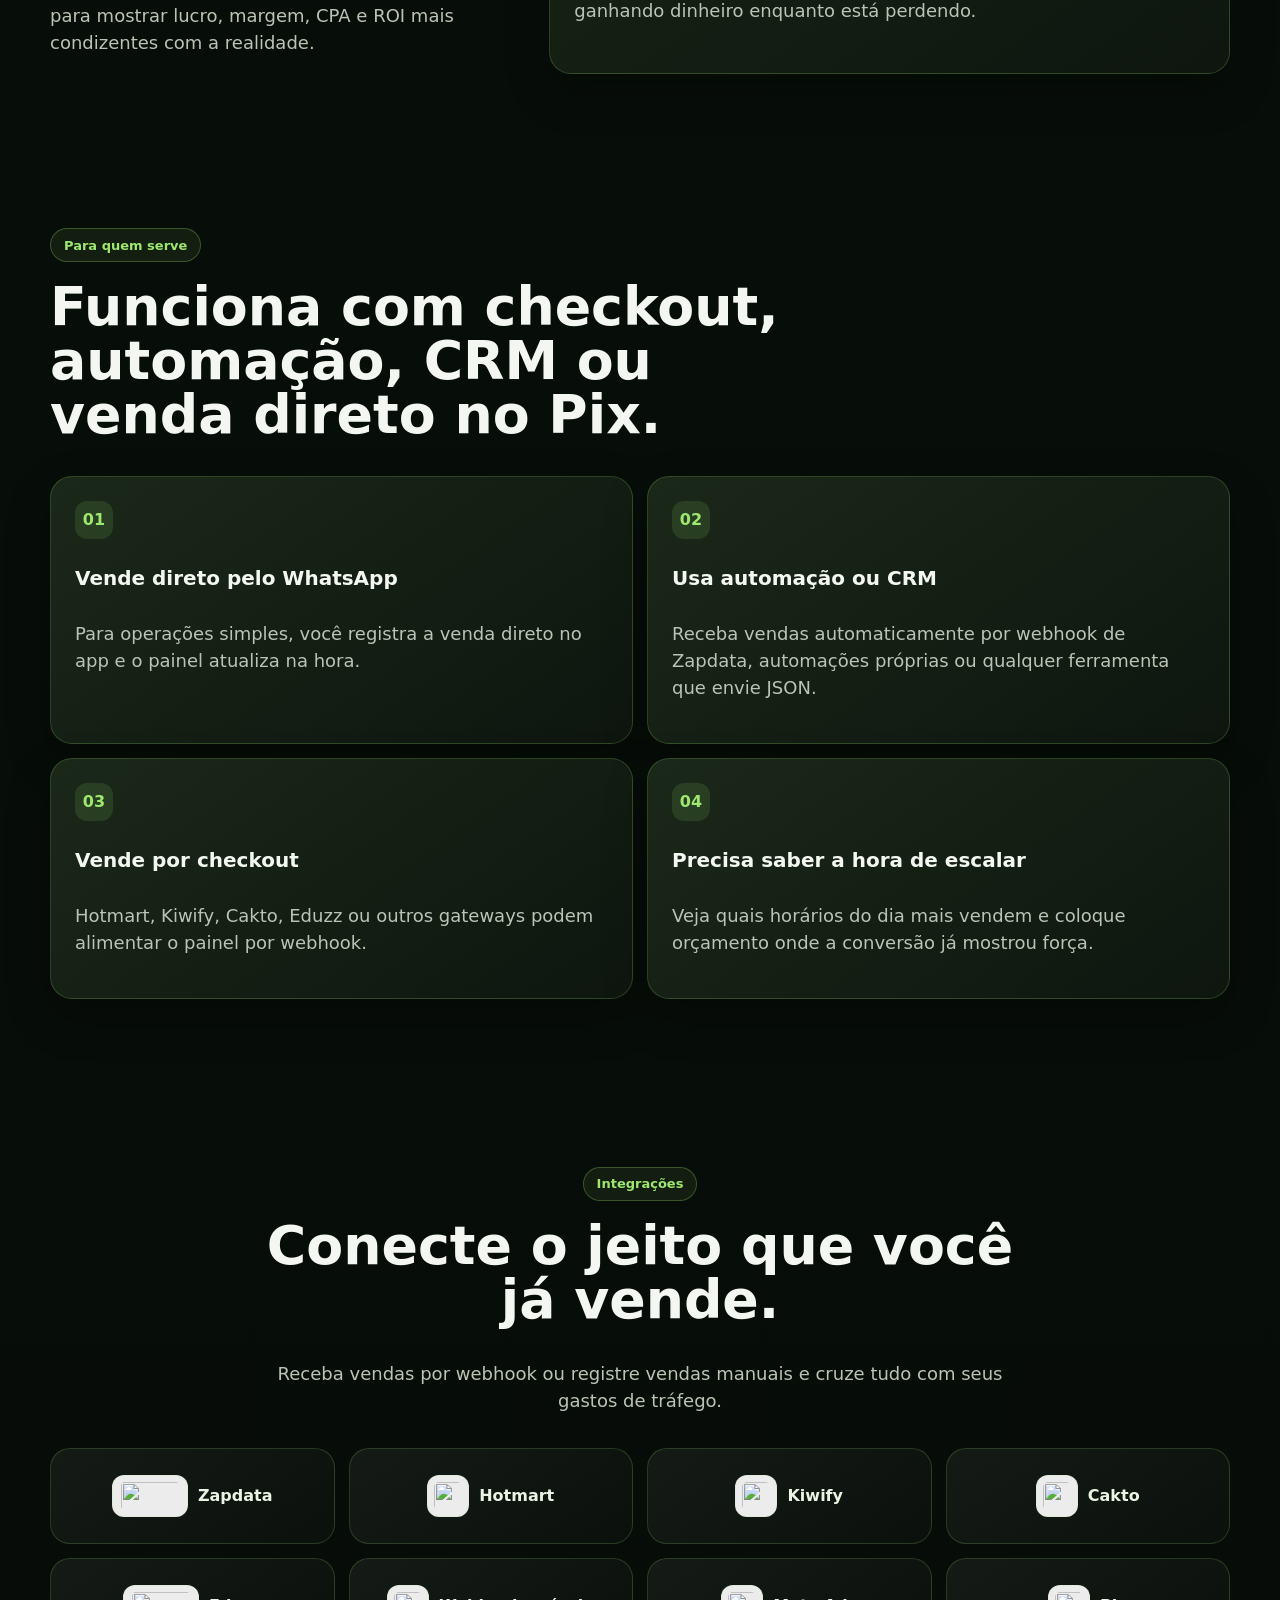
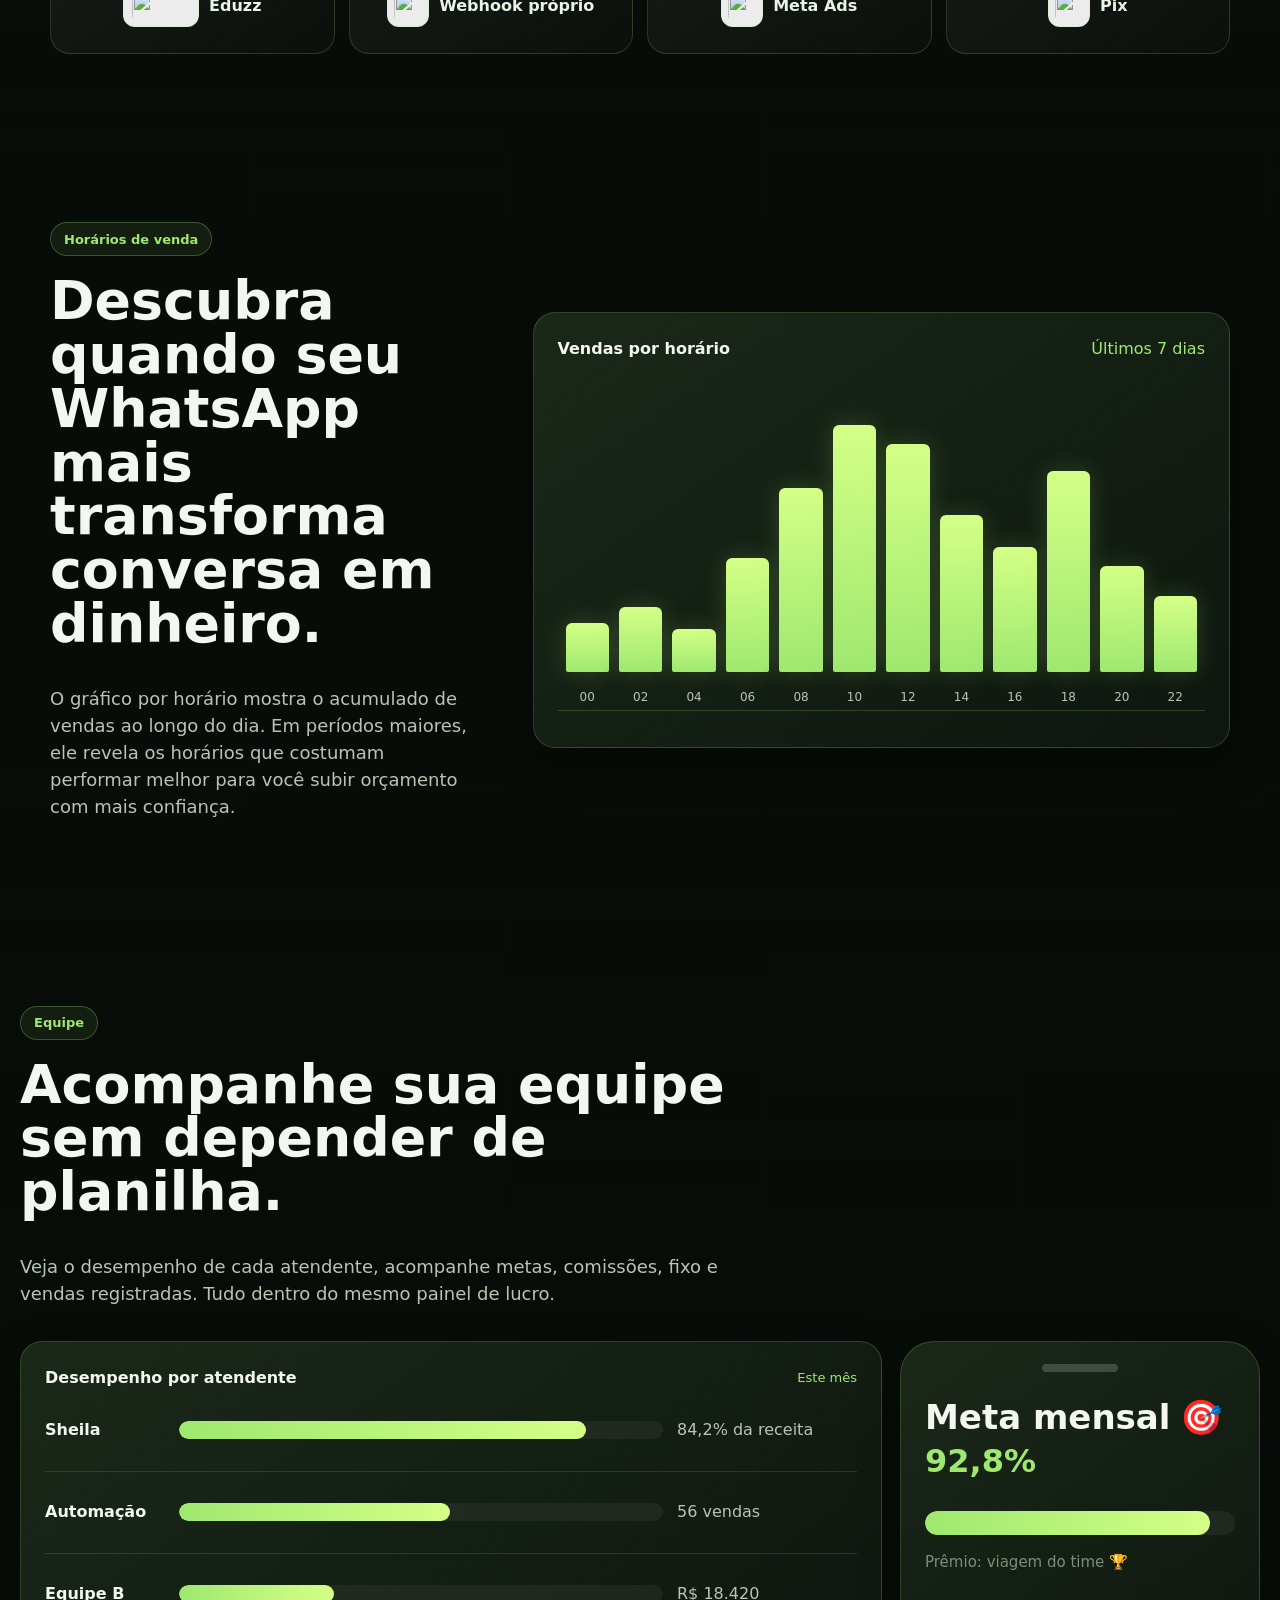
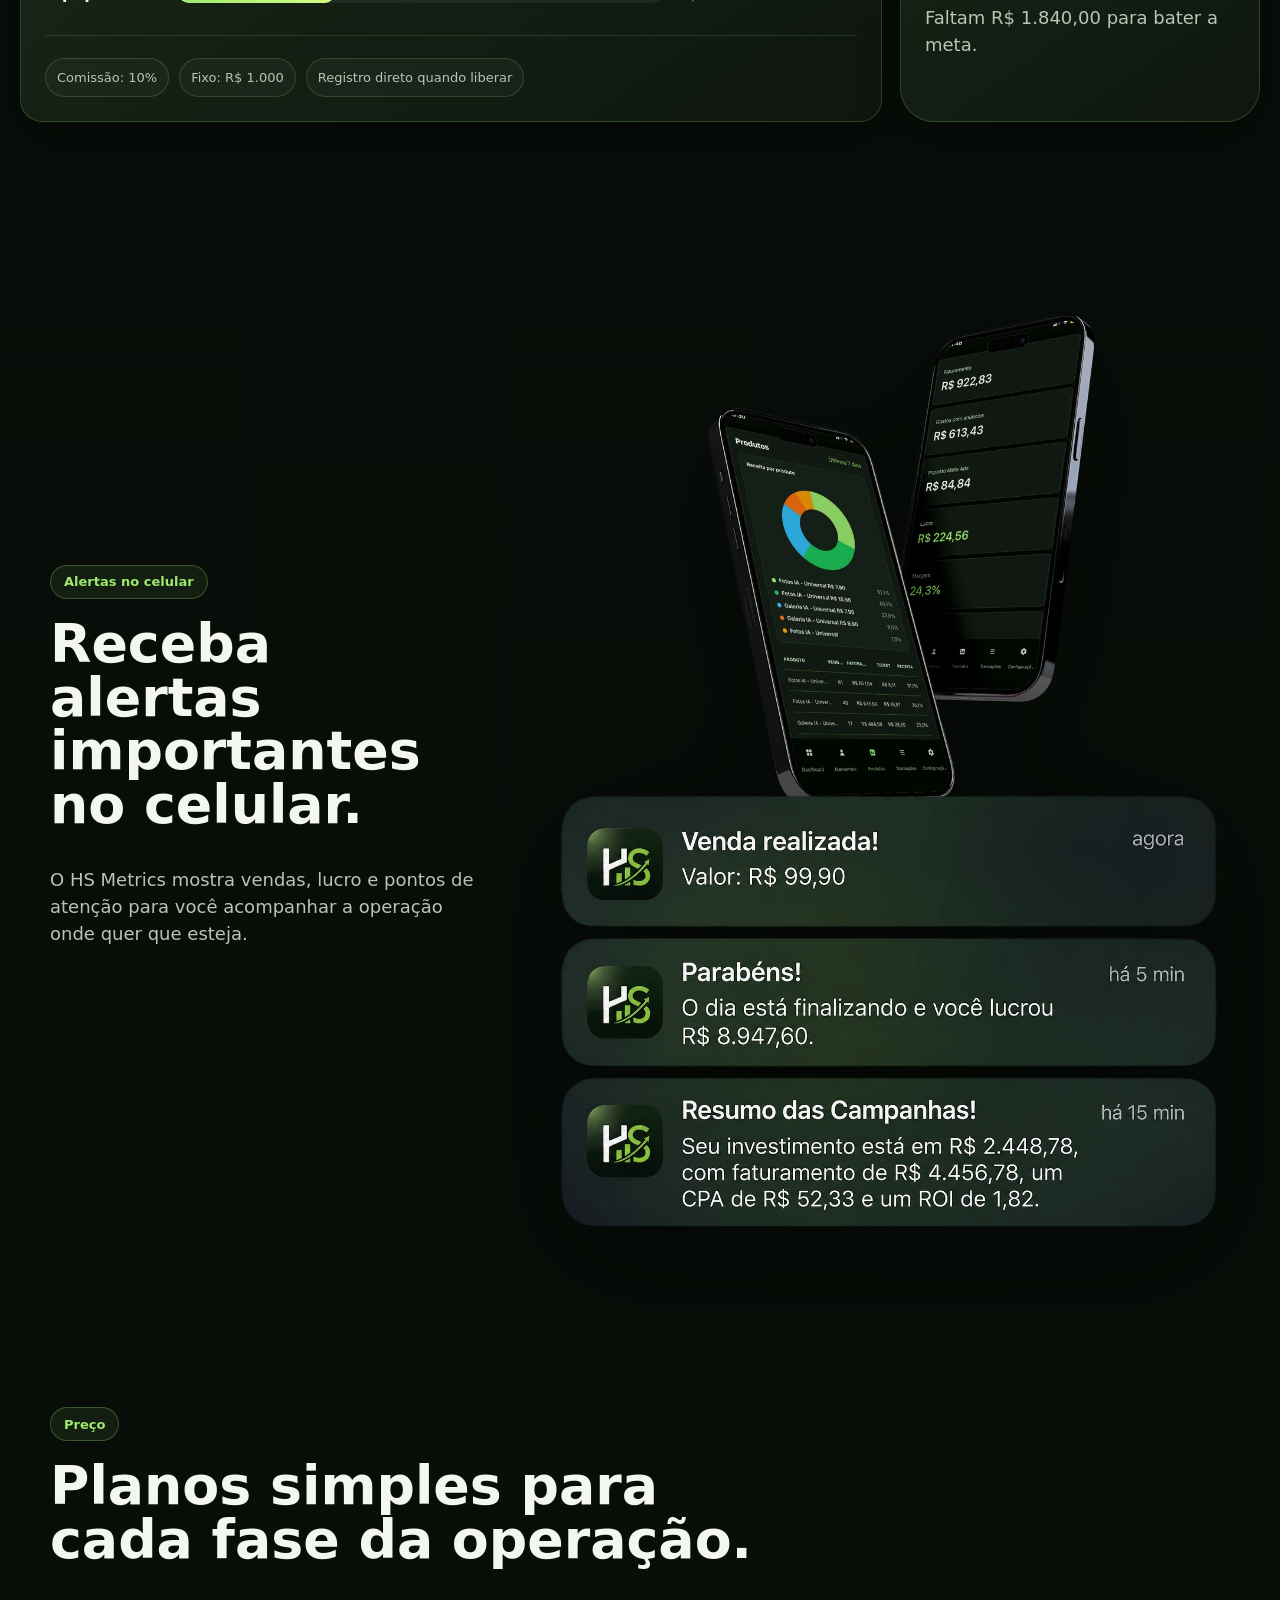
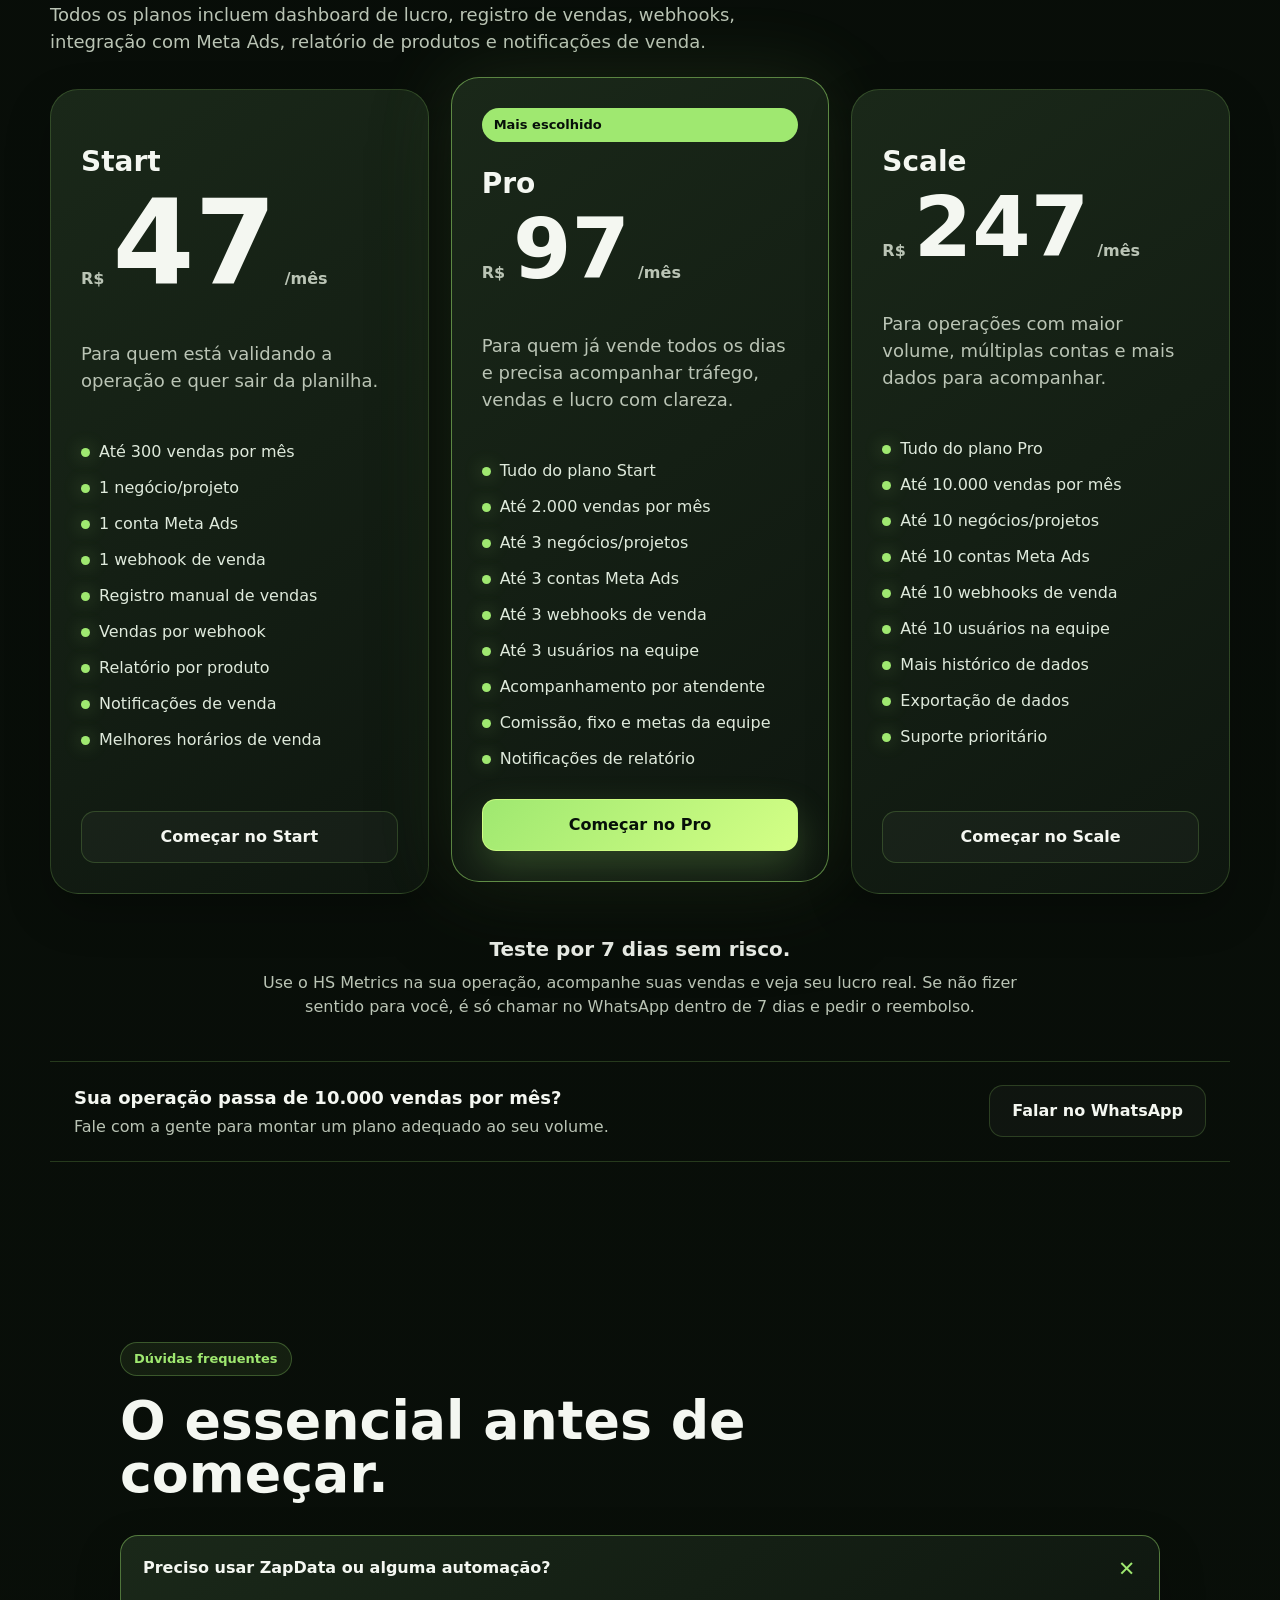
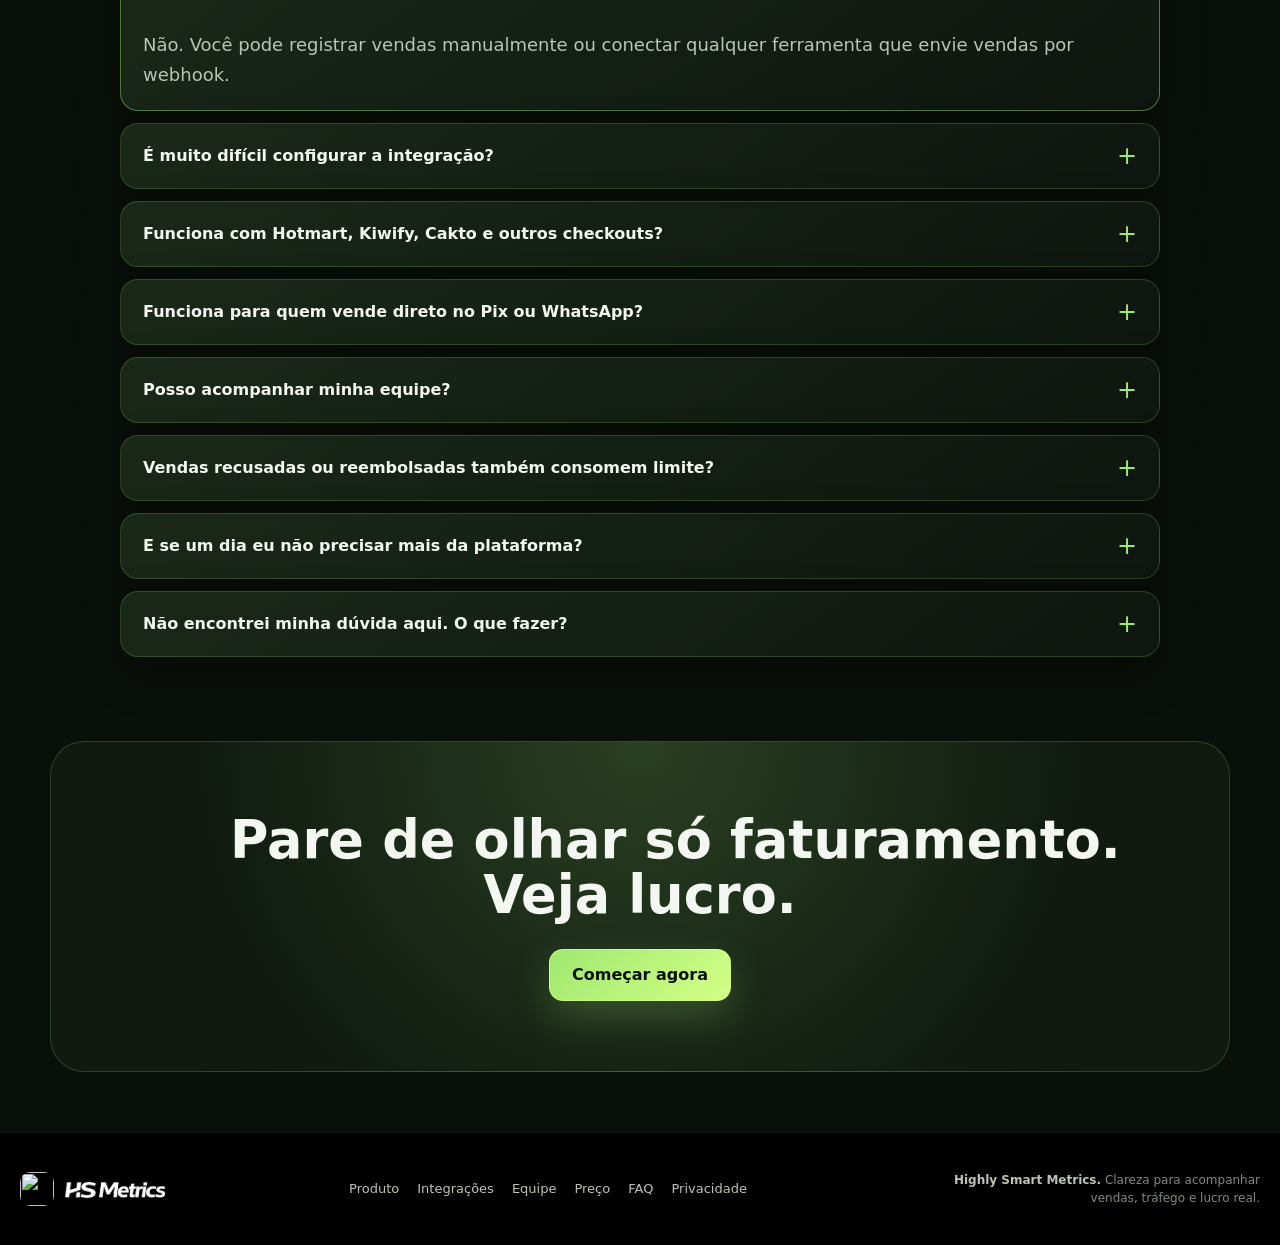
==== commit 9843317c: "﻿Adiciona Politica de Privacidade (pre-requisito do Meta App Review) - Nova pagina privacidade.html " ====
--- a/index.html
+++ b/index.html
@@ -449,6 +449,7 @@
           <a href="#equipe">Equipe</a>
           <a href="#preco">Preço</a>
           <a href="#faq">FAQ</a>
+          <a href="./privacidade.html">Privacidade</a>
         </nav>
         <p><strong>Highly Smart Metrics.</strong> Clareza para acompanhar vendas, tráfego e lucro real.</p>
       </div>
